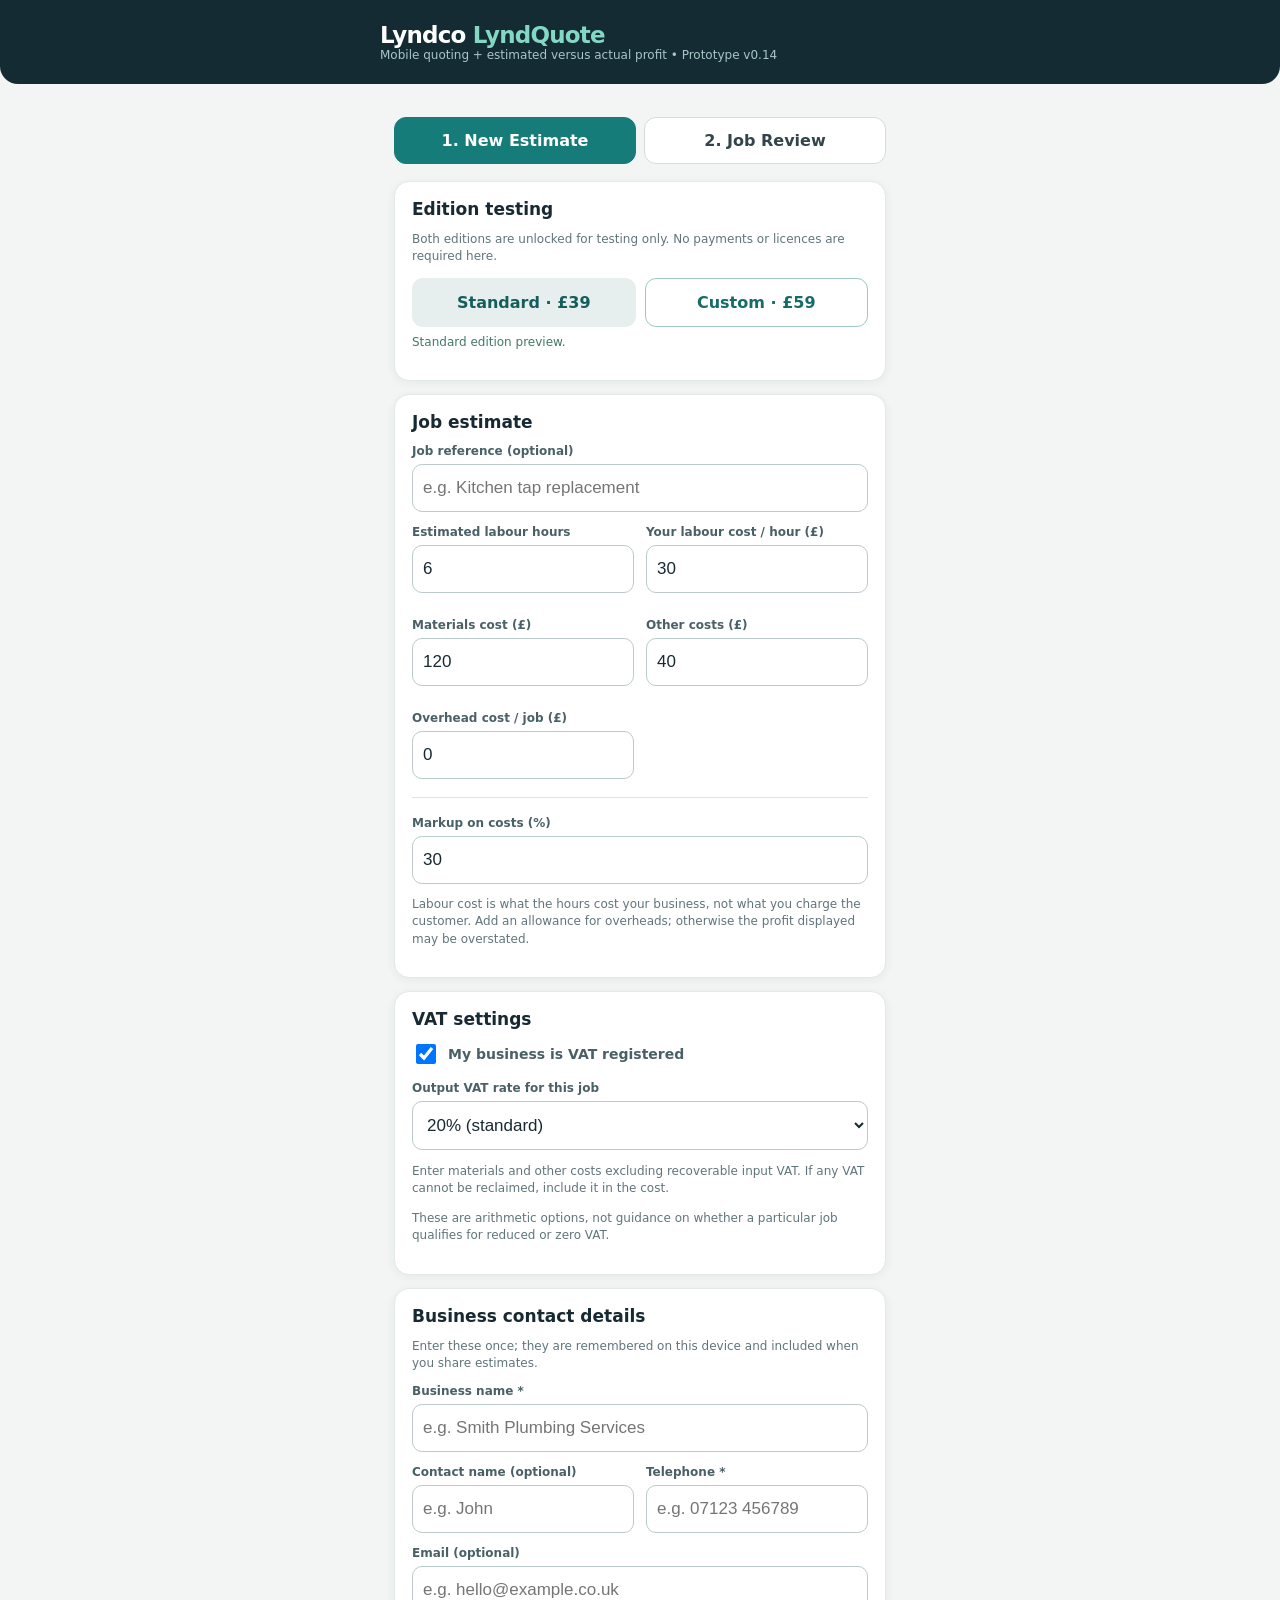
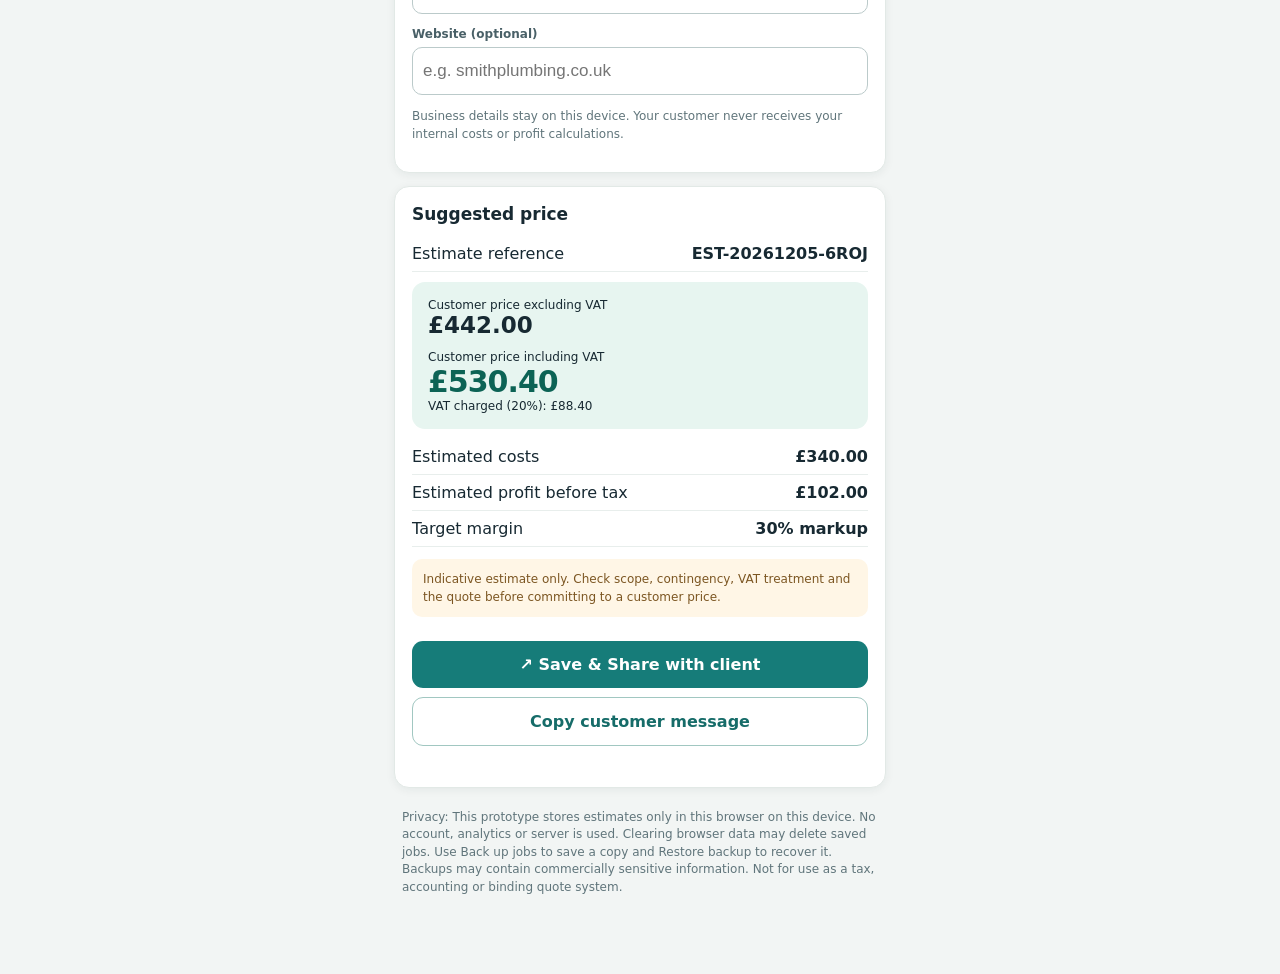
==== index.html @ 706629d2 "v0.14 streamline six custom dropdowns and move markup below costs" ====
<!doctype html>
<html lang="en-GB"><head><meta charset="utf-8"><meta name="viewport" content="width=device-width, initial-scale=1, viewport-fit=cover"><meta name="theme-color" content="#142b34"><title>LyndQuote — Lyndco Systems</title><link rel="manifest" href="./manifest.webmanifest"><link rel="apple-touch-icon" href="./icon.svg"><meta name="apple-mobile-web-app-capable" content="yes"><meta name="apple-mobile-web-app-status-bar-style" content="default">
<style>
:root{font-family:system-ui,-apple-system,Segoe UI,Roboto,sans-serif;color:#172932;background:#f2f5f4}*{box-sizing:border-box}body{margin:0}.wrap{max-width:520px;margin:auto;padding:16px 14px 70px}.header{background:#142b34;color:white;padding:22px 17px;border-radius:0 0 18px 18px}.header .wrap{padding:0}.brand{font-size:23px;font-weight:850;letter-spacing:-.8px}.sub{font-size:12px;color:#a9c5c6}.tabs{display:grid;grid-template-columns:1fr 1fr;gap:8px;margin:17px 0}button{font:inherit;cursor:pointer}.tab{border:1px solid #d0ddda;background:white;border-radius:12px;padding:13px;font-weight:700;color:#32454a}.tab.active{background:#167c79;border-color:#167c79;color:white}.card{background:white;border:1px solid #e2e9e6;border-radius:15px;padding:17px;margin-bottom:13px;box-shadow:0 2px 10px #102c2910}h2{font-size:17px;margin:0 0 12px}label{display:block;font-size:12px;font-weight:730;color:#496067;margin-bottom:6px}input,select{width:100%;border:1px solid #bbcaca;background:white;padding:13px 10px;border-radius:10px;font-size:17px;color:#172932;min-width:0}input:focus,select:focus{outline:3px solid #91dcd34d;border-color:#167c79}.grid{display:grid;grid-template-columns:1fr 1fr;gap:12px}.field{margin-bottom:13px}.field:last-child{margin:0}.muted{color:#60757b;font-size:12px;line-height:1.45}.small{font-size:12px}.line{display:flex;justify-content:space-between;gap:9px;padding:8px 0;border-bottom:1px solid #e8eeec}.line:last-child{border-bottom:0}.line strong{font-variant-numeric:tabular-nums}.pricebox{background:#e7f5f0;border-radius:13px;padding:16px;margin:10px 0}.price{font-size:30px;font-weight:850;letter-spacing:-1px;color:#0c6355}.second{font-size:23px;font-weight:770}.button{border:0;background:#167c79;color:white;padding:14px 16px;border-radius:11px;width:100%;font-weight:750}.button.alt{background:#e6efed;color:#155e5b}.button.outline{background:white;color:#166c69;border:1px solid #a1c7c1}.button:disabled{opacity:.45;cursor:not-allowed}.actions{display:grid;grid-template-columns:1fr 1fr;gap:9px}.pill{font-size:11px;background:#e4eeeb;color:#2e615b;border-radius:99px;padding:5px 9px;font-weight:700}.notice{font-size:12px;background:#fff6e6;padding:11px;border-radius:10px;color:#7c5622;line-height:1.5}.hidden{display:none}.historyItem{border:1px solid #dfe8e4;border-radius:10px;padding:13px;margin:9px 0;display:flex;justify-content:space-between;align-items:center;gap:10px}.historyItem button{border:1px solid #b3c7c2;border-radius:8px;background:white;padding:8px;font-weight:650;color:#166c69}.status{font-size:12px;color:#41786a;margin-top:8px;min-height:16px}.toggle{display:flex;align-items:center;gap:9px;margin:8px 0 14px;font-size:14px}.toggle input{width:20px;height:20px}.reviewMetric{font-size:24px;font-weight:800}.good{color:#117b51}.bad{color:#b33b3b}@media(max-width:340px){.grid{grid-template-columns:1fr}.actions{grid-template-columns:1fr}}
</style></head><body>
<div class="header"><div class="wrap"><div class="brand">Lyndco <span style="color:#83d7c3">LyndQuote</span></div><div class="sub">Mobile quoting + estimated versus actual profit • Prototype v0.14</div></div></div>
<main class="wrap"><nav class="tabs"><button id="quoteTab" class="tab active" onclick="tab('quote')">1. New Estimate</button><button id="reviewTab" class="tab" onclick="tab('review')">2. Job Review</button></nav>
<section id="quoteSection">
<div class="card"><h2>Edition testing</h2><p class="muted">Both editions are unlocked for testing only. No payments or licences are required here.</p><div class="actions"><button class="button alt" id="standardEdition" onclick="setEdition('standard')">Standard · £39</button><button class="button outline" id="customEdition" onclick="setEdition('custom')">Custom · £59</button></div><div id="customSettings" class="hidden" style="margin-top:14px"><h2>Choose your custom fields</h2><div id="renameSettings"></div><div id="extraSettings"></div><button class="button" onclick="saveCustomSetup()" style="margin-top:14px">Save fields &amp; start estimating</button></div><p id="editionStatus" class="status"></p><button class="button outline hidden" id="editCustom" onclick="editCustomSetup()" style="margin-top:8px">Edit custom fields</button></div>
<div class="card"><h2>Job estimate</h2><div class="field"><label for="job">Job reference (optional)</label><input id="job" placeholder="e.g. Kitchen tap replacement" maxlength="100"></div><div class="grid"><div class="field"><label for="hours">Estimated labour hours</label><input id="hours" type="number" inputmode="decimal" min="0" step="0.5" value="6"></div><div class="field"><label for="hourCost">Your labour cost / hour (£)</label><input id="hourCost" type="number" inputmode="decimal" min="0" step="1" value="30"></div><div class="field"><label for="materials">Materials cost (£)</label><input id="materials" type="number" inputmode="decimal" min="0" step="1" value="120"></div><div class="field"><label for="other">Other costs (£)</label><input id="other" type="number" inputmode="decimal" min="0" step="1" value="40"></div><div class="field"><label for="overhead">Overhead cost / job (£)</label><input id="overhead" type="number" inputmode="decimal" min="0" step="1" value="0"></div></div><div id="extraQuoteFields" class="grid hidden" style="margin-top:12px"></div><div style="border-top:1px solid #dce7e2;margin-top:18px;padding-top:18px"><div class="field"><label for="margin">Markup on costs (%)</label><input id="margin" type="number" inputmode="decimal" min="0" max="95" step="1" value="30"></div></div><p class="muted">Labour cost is what the hours cost your business, not what you charge the customer. Add an allowance for overheads; otherwise the profit displayed may be overstated.</p></div>
<div class="card"><h2>VAT settings</h2><label class="toggle"><input type="checkbox" id="registered" checked> My business is VAT registered</label><div class="field"><label for="vat">Output VAT rate for this job</label><select id="vat"><option value="20">20% (standard)</option><option value="5">5% (reduced)</option><option value="0">0% (zero-rated)</option></select></div><p id="costNotice" class="muted"></p><p class="muted">These are arithmetic options, not guidance on whether a particular job qualifies for reduced or zero VAT.</p></div>
<div class="card"><h2>Business contact details</h2><p class="muted">Enter these once; they are remembered on this device and included when you share estimates.</p><div class="field"><label for="contractor">Business name *</label><input id="contractor" placeholder="e.g. Smith Plumbing Services" maxlength="100" autocomplete="organization"></div><div class="grid"><div class="field"><label for="contactName">Contact name (optional)</label><input id="contactName" placeholder="e.g. John" maxlength="100" autocomplete="name"></div><div class="field"><label for="phone">Telephone *</label><input id="phone" type="tel" placeholder="e.g. 07123 456789" maxlength="40" autocomplete="tel"></div></div><div class="field"><label for="email">Email (optional)</label><input id="email" type="email" placeholder="e.g. hello@example.co.uk" maxlength="120" autocomplete="email"></div><div class="field"><label for="website">Website (optional)</label><input id="website" placeholder="e.g. smithplumbing.co.uk" maxlength="150" inputmode="url" autocomplete="url"></div><p class="muted">Business details stay on this device. Your customer never receives your internal costs or profit calculations.</p></div>
<div class="card"><h2>Suggested price</h2><div class="line"><span>Estimate reference</span><strong id="estimateRef">—</strong></div><div class="pricebox"><div class="small">Customer price excluding VAT</div><div id="exvat" class="second">£0.00</div><div class="small" id="grossLabel" style="margin-top:12px">Customer price including VAT</div><div id="incvat" class="price">£0.00</div><div class="small" id="vatlabel">VAT charged: £0.00</div></div><div class="line"><span>Estimated costs</span><strong id="totalCost">£0.00</strong></div><div class="line"><span>Estimated profit before tax</span><strong id="profit">£0.00</strong></div><div class="line"><span>Target margin</span><strong id="target">30%</strong></div><p class="notice">Indicative estimate only. Check scope, contingency, VAT treatment and the quote before committing to a customer price.</p><button class="button" style="margin-top:12px" onclick="shareEstimate()">↗ Save &amp; Share with client</button><button class="button outline" style="margin-top:9px" onclick="copyEstimate()">Copy customer message</button><button class="button outline hidden" id="editCustomBottom" onclick="editCustomSetup()" style="margin-top:9px">Edit custom fields</button><div id="manualShare" class="hidden" style="margin-top:12px"><label for="shareText">Copy this message manually</label><textarea id="shareText" rows="7" readonly style="width:100%;font:inherit;border:1px solid #bbcaca;border-radius:10px;padding:12px"></textarea></div><div class="status" id="quoteStatus" role="status"></div></div>
</section>
<section id="reviewSection" class="hidden"><div class="card"><h2>Saved estimates</h2><p class="muted">Save a quote first, then open it here to enter the actual job costs.</p><div id="history"></div><div class="actions" style="margin-top:12px"><button class="button alt" onclick="exportBackup()">↓ Back up jobs</button><button class="button outline" onclick="$('backupInput').click()">↑ Restore backup</button></div><input id="backupInput" type="file" accept=".json,application/json" class="hidden" aria-label="Choose a LyndQuote backup file"><p class="muted">Backup includes saved estimates and reviews. Keep the file private. Restoring merges jobs without deleting existing ones.</p><div id="backupStatus" class="status" role="status"></div></div><div id="reviewForm" class="card hidden"><h2 id="reviewTitle">Review job</h2><div class="notice" style="margin-bottom:12px">Original estimate below is read-only and stays unchanged. Enter actual costs underneath to compare.</div><div id="savedEstimateSummary" class="card" style="padding:12px;background:#f4f8f7;box-shadow:none"></div><h2>Actual job results</h2><div class="grid"><div class="field"><label for="actualHours">Actual labour hours</label><input type="number" inputmode="decimal" min="0" step="0.5" id="actualHours"></div><div class="field"><label for="actualMaterials">Actual materials (£)</label><input type="number" inputmode="decimal" min="0" step="1" id="actualMaterials"></div><div class="field"><label for="actualOther">Actual other costs (£)</label><input type="number" inputmode="decimal" min="0" step="1" id="actualOther"></div><div class="field"><label for="actualOverhead">Actual overhead allocation (£)</label><input type="number" inputmode="decimal" min="0" step="1" id="actualOverhead"></div></div><div id="extraActualFields" class="grid hidden"></div><div class="field"><label for="agreedPrice">Final agreed price excluding VAT (£)</label><input type="number" inputmode="decimal" min="0" step="0.01" id="agreedPrice"></div><div class="pricebox"><div class="line"><span>Expected profit</span><strong id="expectedProfit">—</strong></div><div class="line"><span>Actual profit</span><strong class="reviewMetric" id="actualProfit">—</strong></div><div class="line"><span>Actual margin</span><strong id="actualMargin">—</strong></div><div class="line"><span>Extra labour hours</span><strong id="extraHours">—</strong></div><div class="line"><span>Profit difference</span><strong id="profitChange">—</strong></div></div><button class="button" onclick="saveReview()">Save job review</button><div class="status" id="reviewStatus" role="status"></div></div></section>
<div class="muted" style="padding:8px">Privacy: This prototype stores estimates only in this browser on this device. No account, analytics or server is used. Clearing browser data may delete saved jobs. Use Back up jobs to save a copy and Restore backup to recover it. Backups may contain commercially sensitive information. Not for use as a tax, accounting or binding quote system.</div></main>
<script>
'use strict';const ids=['job','hours','hourCost','materials','other','margin','overhead','registered','vat'];const $=id=>document.getElementById(id);const GBP=n=>new Intl.NumberFormat('en-GB',{style:'currency',currency:'GBP'}).format(n);const num=id=>{const v=Number($(id).value);return Number.isFinite(v)&&v>=0?v:0};const money=n=>Math.round((n+Number.EPSILON)*100)/100;let current=null;const CONTRACTOR_KEY='lyndco-lyndquote-contractor-v1';const BUSINESS_KEY='lyndco-lyndquote-business-v1';const businessFields=['contractor','contactName','phone','email','website'];
try{const saved=JSON.parse(localStorage.getItem(BUSINESS_KEY)||localStorage.getItem('lyndco-'+'quick'+'quote-business-v1')||'{}');businessFields.forEach(id=>$(id).value=saved[id]||'');if(!$('contractor').value)$('contractor').value=localStorage.getItem(CONTRACTOR_KEY)||localStorage.getItem('lyndco-'+'quick'+'quote-contractor-v1')||'';}catch{}
function saveBusiness(){let data={};businessFields.forEach(id=>data[id]=$(id).value.trim());try{localStorage.setItem(BUSINESS_KEY,JSON.stringify(data));localStorage.setItem(CONTRACTOR_KEY,data.contractor)}catch{}}
businessFields.forEach(id=>$(id).addEventListener('input',saveBusiness));
let estimateRef='EST-'+new Date().toISOString().slice(0,10).replace(/-/g,'')+'-'+Math.random().toString(36).slice(2,6).toUpperCase();$('estimateRef').textContent=estimateRef;
function validContact(){if(!$('contractor').value.trim()||!$('phone').value.trim()){$('quoteStatus').textContent='Add a business name and contact telephone number before sharing.';(!$('contractor').value.trim()?$('contractor'):$('phone')).focus();return false;}return true;}
const CUSTOM_KEY='lyndco-lyndquote-custom-v1';
const renameIds=['hours','hourCost','materials','other','overhead'];
const defaultLabels={hours:'Estimated labour hours',hourCost:'Your labour cost / hour (£)',materials:'Materials cost (£)',other:'Other costs (£)',overhead:'Overhead cost / job (£)'};
let edition='standard';let custom={labels:{},extras:['','','']};
try{const c=JSON.parse(localStorage.getItem(CUSTOM_KEY)||'{}');if(c&&typeof c==='object'){if(c.labels&&typeof c.labels==='object')custom.labels=c.labels;if(Array.isArray(c.extras))custom.extras=[0,1,2].map(i=>String(c.extras[i]||'').slice(0,55));}}catch{}
function activeExtras(){return edition==='custom'?custom.extras.map((label,i)=>({label:label.trim(),i})).filter(x=>x.label):[]}
function storeCustom(){try{localStorage.setItem(CUSTOM_KEY,JSON.stringify(custom))}catch{}}
const CATEGORY_OPTIONS=['Materials','Parts','Consumables','Travel','Fuel','Parking','Waste disposal','Equipment hire','Plant hire','Delivery','Subcontractors','Materials delivery','Site preparation','Permits','Other expenses'];
const LOCKED_FIELDS={hours:'Labour hours',hourCost:'Labour cost per hour'};
let customSaved=false;
try{customSaved=localStorage.getItem('lyndco-lyndquote-custom-configured-v1')==='yes'}catch{}
function availableCategory(field){
 const labels=[custom.labels.materials||'Materials',custom.labels.other||'Other expenses',custom.labels.overhead||'Overheads',...custom.extras];
 return labels.filter((x,i)=>i!==field&&x);
}
function choice(id,current,choices,callback,index){
 const select=document.createElement('select');select.id='choice-'+id;
 for(const v of choices){const o=document.createElement('option');o.value=v;o.textContent=v||'None — leave out';select.append(o);}
 select.value=choices.includes(current)?current:choices[0];
 select.addEventListener('change',()=>{callback(select.value);refreshChoices();});
 return select;
}
function buildCustomUI(){
 const rename=$('renameSettings');rename.replaceChildren();
 
 const choices=[['materials','Materials'],['other','Other expenses'],['overhead','Overheads']];
 for(const [id,def] of choices){const wrap=document.createElement('div');wrap.className='field';const lab=document.createElement('label');lab.textContent='Field '+(choices.findIndex(v=>v[0]===id)+1);const select=choice(id,custom.labels[id]||def,[def,...CATEGORY_OPTIONS.filter(v=>v!==def)],v=>{custom.labels[id]=v},null);wrap.append(lab,select);rename.append(wrap)}
 const extras=$('extraSettings');extras.replaceChildren();
 for(let i=0;i<3;i++){const wrap=document.createElement('div');wrap.className='field';const lab=document.createElement('label');lab.textContent='Field '+(i+4);const select=choice('extra'+i,custom.extras[i]||'',['',...CATEGORY_OPTIONS],v=>{custom.extras[i]=v},i+3);wrap.append(lab,select);extras.append(wrap)}
 refreshChoices();
}
function refreshChoices(){
 const selects=[...document.querySelectorAll('#renameSettings select, #extraSettings select')];
 const chosen=selects.map(s=>s.value).filter(Boolean);
 for(const select of selects){for(const option of select.options){option.disabled=!!option.value&&option.value!==select.value&&chosen.includes(option.value)}}
}
function renderCustomLabels(){
 for(const id of renameIds){
  const el=document.querySelector('label[for="'+id+'"]');
  if(!el)continue;
  const label=(id==='hours'||id==='hourCost')?'':(edition==='custom'&&(custom.labels[id]||''));
  el.textContent=label?(label+(id==='hourCost'?' (£/hour)':id==='hours'?'':' (£)')):defaultLabels[id];
 }
 const q=$('extraQuoteFields');
 const previous={};q.querySelectorAll('input').forEach(x=>previous[x.id]=x.value);
 q.replaceChildren();
 for(const {label,i} of activeExtras()){
  const div=document.createElement('div');div.className='field';
  const l=document.createElement('label');l.htmlFor='extraQuote'+i;l.textContent=label+' (£)';
  const x=document.createElement('input');x.id='extraQuote'+i;x.type='number';x.inputMode='decimal';x.min='0';x.step='0.01';x.value=previous[x.id]||'0';x.addEventListener('input',compute);
  div.append(l,x);q.append(div);
 }
 q.classList.toggle('hidden',activeExtras().length===0);
}
function saveCustomSetup(){
 const fields=[custom.labels.materials||'Materials',custom.labels.other||'Other expenses',custom.labels.overhead||'Overheads',...custom.extras].filter(Boolean);
 if(new Set(fields).size!==fields.length){$('editionStatus').textContent='Each category can only be used once. Choose different entries.';return;}
 customSaved=true;storeCustom();
 try{localStorage.setItem('lyndco-lyndquote-custom-configured-v1','yes')}catch{}
 $('customSettings').classList.add('hidden');$('editCustom').classList.remove('hidden');$('editCustomBottom').classList.remove('hidden');
 $('editionStatus').textContent='Custom fields saved. Ready to estimate.';
 renderCustomLabels();compute();document.querySelector('#quoteSection .card:nth-child(2)')?.scrollIntoView({behavior:'smooth',block:'start'});
}
function editCustomSetup(){
 $('customSettings').classList.remove('hidden');buildCustomUI();
 $('customSettings').scrollIntoView({behavior:'smooth',block:'start'});
}
function setEdition(value){
 edition=value==='custom'?'custom':'standard';
 $('customSettings').classList.toggle('hidden',edition!=='custom'||customSaved);
 $('editCustom').classList.toggle('hidden',edition!=='custom'||!customSaved);
 $('editCustomBottom').classList.toggle('hidden',edition!=='custom'||!customSaved);
 $('standardEdition').className='button '+(edition==='standard'?'alt':'outline');
 $('customEdition').className='button '+(edition==='custom'?'alt':'outline');
 $('editionStatus').textContent=edition==='custom'?(customSaved?'Custom fields ready.':'Choose your fields, then press Save.'): 'Standard edition preview.';
 renderCustomLabels();compute();
}
const KEY='lyndco-lyndquote-prototype-v1';let records=[];try{records=JSON.parse(localStorage.getItem(KEY)||localStorage.getItem('lyndco-'+'quick'+'quote-prototype-v1')||'[]');if(!Array.isArray(records))records=[]}catch{records=[]}
function compute(){let margin=Math.min(95,num('margin'));let hours=num('hours'),labor=num('hourCost'),materials=num('materials'),other=num('other'),overhead=num('overhead'),extras=activeExtras().map(({label,i})=>({label,amount:num('extraQuote'+i)})),extraTotal=extras.reduce((sum,e)=>sum+e.amount,0),cost=hours*labor+materials+other+overhead+extraTotal,net=money(cost*(1+margin/100)),reg=$('registered').checked,rate=reg?num('vat')/100:0,tax=money(net*rate),gross=money(net+tax);$('vat').disabled=!reg;$('costNotice').textContent=reg?'Enter materials and other costs excluding recoverable input VAT. If any VAT cannot be reclaimed, include it in the cost.':'You are not charging VAT. Enter materials and other costs including any VAT you cannot reclaim.';$('exvat').textContent=GBP(net);$('incvat').textContent=GBP(gross);$('grossLabel').textContent=reg?'Customer price including VAT':'Total estimated price (no VAT charged)';$('vatlabel').textContent=reg?'VAT charged ('+num('vat')+'%): '+GBP(tax):'No VAT charged (not VAT registered)';$('totalCost').textContent=GBP(cost);$('profit').textContent=GBP(net-cost);$('target').textContent=margin+'% markup';return {name:$('job').value.trim()||'Untitled job',hours,labor,materials,other,overhead,margin,cost,net,tax,gross,reg,rate:num('vat'),extras,edition,method:'markup'}}
ids.forEach(id=>$(id).addEventListener(id==='registered'||id==='vat'?'change':'input',compute));function persist(){try{localStorage.setItem(KEY,JSON.stringify(records));return true}catch{return false}}function saveQuote(){
 const snapshot=compute();
 const ix=records.findIndex(r=>r.ref===estimateRef);
 const previous=ix>=0?records[ix]:null;
 const updated={...snapshot,id:previous?.id||(Date.now()+'-'+Math.random().toString(36).slice(2,7)),ref:estimateRef,created:previous?.created||new Date().toISOString()};
 // Keep a completed review only when the original pricing inputs have not changed.
 const keys=['name','hours','labor','materials','other','overhead','margin','cost','net','tax','gross','reg','rate','method'];
 if(previous?.review&&keys.every(k=>previous[k]===snapshot[k])&&JSON.stringify(previous.extras||[])===JSON.stringify(snapshot.extras||[]))updated.review=previous.review;
 const next=records.slice();if(ix>=0)next[ix]=updated;else next.unshift(updated);
 try{localStorage.setItem(KEY,JSON.stringify(next));records=next;
 $('quoteStatus').textContent=ix>=0?'Estimate updated — no duplicate created.':'Estimate saved on this device.';
 renderHistory();return true;
 }catch(e){$('quoteStatus').textContent='Could not save estimate. Check available browser storage before sharing.';return false;}
}
function deleteEstimate(id){
 const d=records.find(r=>r.id===id);if(!d)return;
 if(!confirm('Delete saved estimate '+(d.ref||d.name)+'? This cannot be undone unless you have a backup.'))return;
 const next=records.filter(r=>r.id!==id);
 try{localStorage.setItem(KEY,JSON.stringify(next));records=next;
 if(current===id){current=null;$('reviewForm').classList.add('hidden');}
 if(d.ref===estimateRef){estimateRef='EST-'+new Date().toISOString().slice(0,10).replace(/-/g,'')+'-'+Math.random().toString(36).slice(2,6).toUpperCase();$('estimateRef').textContent=estimateRef;}
 renderHistory();
 }catch(e){alert('Could not delete the estimate because device storage is unavailable.');}
}
function estimateMessage(){
 let d=compute(),business=$('contractor').value.trim(),contact=$('contactName').value.trim(),phone=$('phone').value.trim(),email=$('email').value.trim(),site=$('website').value.trim();
 const parts=[`ESTIMATE — ${d.name}`,`Reference: ${estimateRef}`,''];
 if(d.reg){parts.push(`Estimated price excl. VAT: ${GBP(d.net)}`,`VAT (${d.rate}%): ${GBP(d.tax)}`,`ESTIMATED TOTAL incl. VAT: ${GBP(d.gross)}`);}
 else{parts.push(`ESTIMATED TOTAL: ${GBP(d.gross)}`,'VAT not charged — supplier is not VAT registered.');}
 parts.push('','Estimate submitted by:',business||'[Business name]');
 if(contact)parts.push(`Contact: ${contact}`);
 if(phone)parts.push(`Tel: ${phone}`);
 if(email)parts.push(`Email: ${email}`);
 if(site)parts.push(`Website: ${site}`);
 parts.push('','Indicative estimate only. Subject to site conditions, final scope and written confirmation.');
 return parts.join('\n');
}
function showManualShare(message){$('manualShare').classList.remove('hidden');$('shareText').value=message;$('shareText').focus();$('shareText').select()}
async function copyEstimate(){if(!validContact())return;let message=estimateMessage();try{await navigator.clipboard.writeText(message);$('manualShare').classList.add('hidden');$('quoteStatus').textContent='Customer message copied. Paste it into WhatsApp, SMS or email.'}catch{showManualShare(message);$('quoteStatus').textContent='Select and copy the message below.'}}
async function shareEstimate(){if(!validContact())return;if(!saveQuote())return;let message=estimateMessage();if(navigator.share){try{await navigator.share({title:'Job estimate '+estimateRef,text:message});$('quoteStatus').textContent='Share sheet closed. Please check your chosen app to confirm it was sent.';return}catch(e){if(e.name==='AbortError'){$('quoteStatus').textContent='Sharing cancelled.';return}}}await copyEstimate()}

function tab(name){$('quoteSection').classList.toggle('hidden',name!=='quote');$('reviewSection').classList.toggle('hidden',name!=='review');$('quoteTab').classList.toggle('active',name==='quote');$('reviewTab').classList.toggle('active',name==='review');if(name==='review')renderHistory()}
function renderHistory(){let h=$('history');h.innerHTML='';if(!records.length){h.textContent='No saved estimates yet.';return}records.forEach(d=>{let row=document.createElement('div');row.className='historyItem';let l=document.createElement('div'),t=document.createElement('strong'),p=document.createElement('div');t.textContent=d.name;p.className='muted';p.textContent=(d.ref?d.ref+' · ':'')+GBP(d.gross)+(d.reg?' incl. VAT':' total')+' · '+new Date(d.created).toLocaleDateString('en-GB')+(d.review?' · Reviewed':'');l.append(t,p);let b=document.createElement('button');b.textContent='Review';b.onclick=()=>openReview(d.id);let del=document.createElement('button');del.type='button';del.textContent='Delete';del.setAttribute('aria-label','Delete estimate '+(d.ref||d.name));del.onclick=()=>deleteEstimate(d.id);del.style.marginLeft='6px';del.style.background='#fff3f1';del.style.color='#8d2e24';del.style.border='1px solid #d9aca5';row.append(l,b,del);h.append(row)})}
function showSavedEstimate(d){
 const panel=$('savedEstimateSummary');panel.replaceChildren();
 const details=[
 ['Estimate reference',d.ref||'—'],
 ['Quoted labour hours',(Number(d.hours)||0).toFixed(1)+'h'],
 ['Labour cost per hour',GBP(Number(d.labor)||0)],
 ['Quoted labour cost',GBP((Number(d.hours)||0)*(Number(d.labor)||0))],
 ['Materials',GBP(Number(d.materials)||0)],
 ['Other costs',GBP(Number(d.other)||0)],
 ['Overhead allocation',GBP(Number(d.overhead)||0)],
 ...((d.extras||[]).map(e=>[e.label,GBP(Number(e.amount)||0)])),
 ['Total estimated costs',GBP(Number(d.cost)||0)],
 ['Markup on costs',(Number(d.margin)||0)+'%'],
 ['Estimated price excl. VAT',GBP(Number(d.net)||0)],
 ['VAT',d.reg?GBP(Number(d.tax)||0)+' ('+(Number(d.rate)||0)+'%)':'Not charged'],
 [d.reg?'Estimated price incl. VAT':'Total estimated price',GBP(Number(d.gross)||0)]
 ];
 for(const [label,value] of details){const row=document.createElement('div');row.className='line';const a=document.createElement('span');a.textContent=label;const b=document.createElement('strong');b.textContent=value;row.append(a,b);panel.append(row)}
}
function openReview(id){let d=records.find(x=>x.id===id);if(!d)return;current=id;$('reviewForm').classList.remove('hidden');$('reviewTitle').textContent='Review: '+d.name;showSavedEstimate(d);let r=d.review||{};[['actualHours','hours'],['actualMaterials','materials'],['actualOther','other'],['actualOverhead','overhead']].forEach(([a,b])=>$(a).value=r[a]??d[b]);$('extraActualFields').replaceChildren();for(const [i,e] of (d.extras||[]).entries()){const div=document.createElement('div');div.className='field';const lab=document.createElement('label');lab.textContent=e.label+' (£)';const input=document.createElement('input');input.type='number';input.inputMode='decimal';input.min='0';input.step='0.01';input.id='reviewExtra'+i;input.value=r.extraActual?.[i]??e.amount;input.addEventListener('input',reviewCalc);div.append(lab,input);$('extraActualFields').append(div)}$('extraActualFields').classList.toggle('hidden',!(d.extras||[]).length);$('agreedPrice').value=r.agreedPrice??d.net;reviewCalc();$('reviewForm').scrollIntoView({behavior:'smooth',block:'start'})}
function reviewCalc(){let d=records.find(x=>x.id===current);if(!d)return;let actualCost=num('actualHours')*d.labor+num('actualMaterials')+num('actualOther')+num('actualOverhead')+(d.extras||[]).reduce((total,_,i)=>total+num('reviewExtra'+i),0),actualProfit=num('agreedPrice')-actualCost,initialProfit=d.net-d.cost,change=actualProfit-initialProfit,actualMargin=num('agreedPrice')?100*actualProfit/num('agreedPrice'):0;$('expectedProfit').textContent=GBP(initialProfit);$('actualProfit').textContent=GBP(actualProfit);$('actualProfit').className='reviewMetric '+(actualProfit>=0?'good':'bad');$('actualMargin').textContent=actualMargin.toFixed(1)+'%';$('extraHours').textContent=(num('actualHours')-d.hours).toFixed(1)+'h';$('profitChange').textContent=(change>=0?'+':'')+GBP(change);$('profitChange').className=change>=0?'good':'bad'}
['actualHours','actualMaterials','actualOther','actualOverhead','agreedPrice'].forEach(id=>$(id).addEventListener('input',reviewCalc));function saveReview(){let d=records.find(x=>x.id===current);if(!d)return;d.review={actualHours:num('actualHours'),actualMaterials:num('actualMaterials'),actualOther:num('actualOther'),actualOverhead:num('actualOverhead'),agreedPrice:num('agreedPrice'),extraActual:(d.extras||[]).map((_,i)=>num('reviewExtra'+i))};$('reviewStatus').textContent=persist()?'Job review saved on this device.':'Could not save review.';renderHistory()}
function exportBackup(){
 const payload={format:'lyndco-lyndquote-backup',version:1,exportedAt:new Date().toISOString(),records};
 const file=new Blob([JSON.stringify(payload,null,2)],{type:'application/json'});
 const url=URL.createObjectURL(file);const link=document.createElement('a');link.href=url;
 link.download='lyndquote-backup-'+new Date().toISOString().slice(0,10)+'.json';document.body.appendChild(link);link.click();link.remove();
 setTimeout(()=>URL.revokeObjectURL(url),30000);$('backupStatus').textContent='Backup download requested. Check your Downloads and keep the file safe.';
}
function validBackupRecord(d){
 if(!d||typeof d!=='object'||typeof d.id!=='string'||typeof d.name!=='string'||typeof d.created!=='string'||d.id.length>120||d.name.length>120||!Number.isFinite(Date.parse(d.created)))return false;
 return ['hours','labor','materials','other','overhead','margin','cost','net','tax','gross'].every(k=>typeof d[k]==='number'&&Number.isFinite(d[k])&&d[k]>=0&&d[k]<=1e9)&&d.margin<=95&&typeof d.reg==='boolean';
}
$('backupInput').addEventListener('change',async e=>{
 const file=e.target.files?.[0];e.target.value='';if(!file)return;
 if(file.size>3*1024*1024){$('backupStatus').textContent='Backup is too large (3 MB maximum).';return;}
 try{
  const data=JSON.parse(await file.text());
  if(!['lyndco-lyndquote-backup','lyndco-'+'quick'+'quote-backup'].includes(data.format)||data.version!==1||!Array.isArray(data.records)||data.records.length>3000||!data.records.every(validBackupRecord))throw Error('Unrecognised or invalid backup');
  const existing=new Set(records.map(d=>d.id));let added=0;
  for(const d of data.records){if(!existing.has(d.id)){records.push(d);existing.add(d.id);added++;}}
  records.sort((a,b)=>Date.parse(b.created)-Date.parse(a.created));
  if(!persist())throw Error('Device storage unavailable or full');
  renderHistory();$('backupStatus').textContent=`Restored ${added} new job(s). ${data.records.length-added} already present.`;
 }catch(err){$('backupStatus').textContent='Could not restore backup. '+(err.message||'Invalid file');}
});

buildCustomUI();setEdition('standard');renderHistory();
// PWA registration only works from HTTPS or localhost, not file://.
if ('serviceWorker' in navigator && (location.protocol === 'https:' || location.hostname === 'localhost')) {
  window.addEventListener('load', () => navigator.serviceWorker.register('./sw.js', {scope:'./'}).catch(err => console.warn('Offline installation unavailable:',err)));
}
</script></body></html>
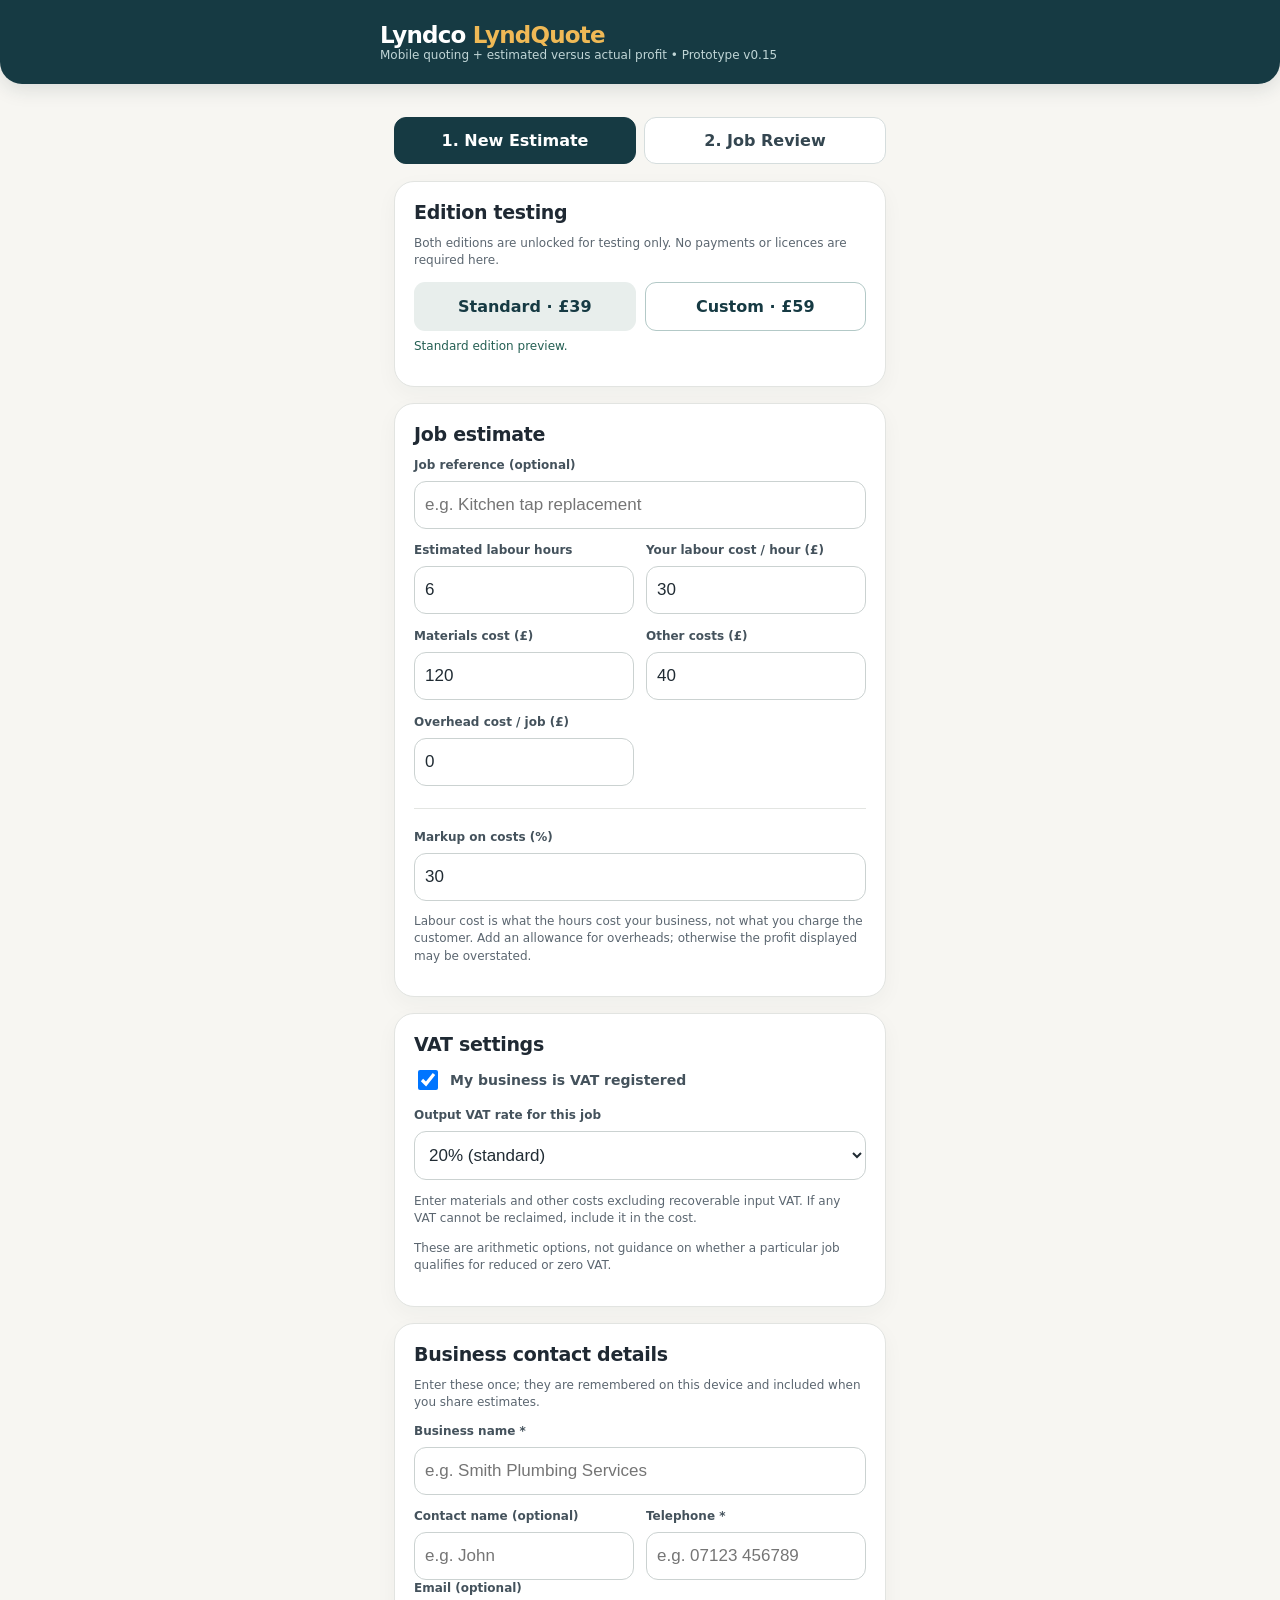
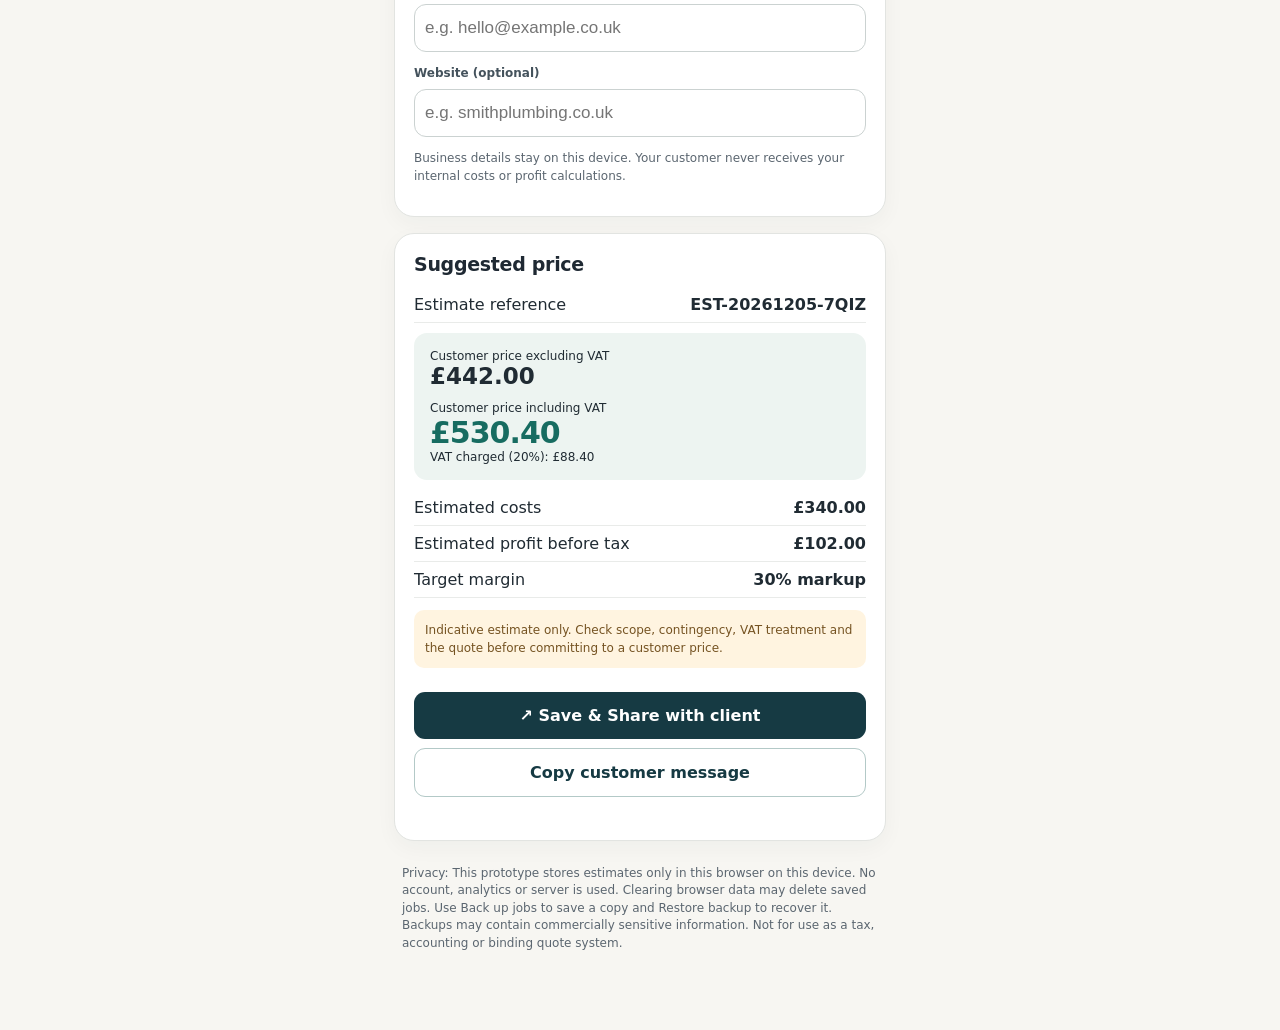
==== commit 7b600a80: "v0.15: align eight cost fields in 2x4 grid and refresh colour palette" ====
--- a/index.html
+++ b/index.html
@@ -1,13 +1,43 @@
 <!doctype html>
-<html lang="en-GB"><head><meta charset="utf-8"><meta name="viewport" content="width=device-width, initial-scale=1, viewport-fit=cover"><meta name="theme-color" content="#142b34"><title>LyndQuote — Lyndco Systems</title><link rel="manifest" href="./manifest.webmanifest"><link rel="apple-touch-icon" href="./icon.svg"><meta name="apple-mobile-web-app-capable" content="yes"><meta name="apple-mobile-web-app-status-bar-style" content="default">
+<html lang="en-GB"><head><meta charset="utf-8"><meta name="viewport" content="width=device-width, initial-scale=1, viewport-fit=cover"><meta name="theme-color" content="#163a43"><title>LyndQuote — Lyndco Systems</title><link rel="manifest" href="./manifest.webmanifest"><link rel="apple-touch-icon" href="./icon.svg"><meta name="apple-mobile-web-app-capable" content="yes"><meta name="apple-mobile-web-app-status-bar-style" content="default">
 <style>
 :root{font-family:system-ui,-apple-system,Segoe UI,Roboto,sans-serif;color:#172932;background:#f2f5f4}*{box-sizing:border-box}body{margin:0}.wrap{max-width:520px;margin:auto;padding:16px 14px 70px}.header{background:#142b34;color:white;padding:22px 17px;border-radius:0 0 18px 18px}.header .wrap{padding:0}.brand{font-size:23px;font-weight:850;letter-spacing:-.8px}.sub{font-size:12px;color:#a9c5c6}.tabs{display:grid;grid-template-columns:1fr 1fr;gap:8px;margin:17px 0}button{font:inherit;cursor:pointer}.tab{border:1px solid #d0ddda;background:white;border-radius:12px;padding:13px;font-weight:700;color:#32454a}.tab.active{background:#167c79;border-color:#167c79;color:white}.card{background:white;border:1px solid #e2e9e6;border-radius:15px;padding:17px;margin-bottom:13px;box-shadow:0 2px 10px #102c2910}h2{font-size:17px;margin:0 0 12px}label{display:block;font-size:12px;font-weight:730;color:#496067;margin-bottom:6px}input,select{width:100%;border:1px solid #bbcaca;background:white;padding:13px 10px;border-radius:10px;font-size:17px;color:#172932;min-width:0}input:focus,select:focus{outline:3px solid #91dcd34d;border-color:#167c79}.grid{display:grid;grid-template-columns:1fr 1fr;gap:12px}.field{margin-bottom:13px}.field:last-child{margin:0}.muted{color:#60757b;font-size:12px;line-height:1.45}.small{font-size:12px}.line{display:flex;justify-content:space-between;gap:9px;padding:8px 0;border-bottom:1px solid #e8eeec}.line:last-child{border-bottom:0}.line strong{font-variant-numeric:tabular-nums}.pricebox{background:#e7f5f0;border-radius:13px;padding:16px;margin:10px 0}.price{font-size:30px;font-weight:850;letter-spacing:-1px;color:#0c6355}.second{font-size:23px;font-weight:770}.button{border:0;background:#167c79;color:white;padding:14px 16px;border-radius:11px;width:100%;font-weight:750}.button.alt{background:#e6efed;color:#155e5b}.button.outline{background:white;color:#166c69;border:1px solid #a1c7c1}.button:disabled{opacity:.45;cursor:not-allowed}.actions{display:grid;grid-template-columns:1fr 1fr;gap:9px}.pill{font-size:11px;background:#e4eeeb;color:#2e615b;border-radius:99px;padding:5px 9px;font-weight:700}.notice{font-size:12px;background:#fff6e6;padding:11px;border-radius:10px;color:#7c5622;line-height:1.5}.hidden{display:none}.historyItem{border:1px solid #dfe8e4;border-radius:10px;padding:13px;margin:9px 0;display:flex;justify-content:space-between;align-items:center;gap:10px}.historyItem button{border:1px solid #b3c7c2;border-radius:8px;background:white;padding:8px;font-weight:650;color:#166c69}.status{font-size:12px;color:#41786a;margin-top:8px;min-height:16px}.toggle{display:flex;align-items:center;gap:9px;margin:8px 0 14px;font-size:14px}.toggle input{width:20px;height:20px}.reviewMetric{font-size:24px;font-weight:800}.good{color:#117b51}.bad{color:#b33b3b}@media(max-width:340px){.grid{grid-template-columns:1fr}.actions{grid-template-columns:1fr}}
+
+/* LyndQuote visual refresh v0.15 */
+:root{color:#202b33;background:#f7f6f2}
+body{background:#f7f6f2;color:#202b33}
+.header{background:#163a43;border-radius:0 0 22px 22px;box-shadow:0 5px 20px #152b3321}
+.header .brand span{color:#efb956!important}
+.sub{color:#c0d5d6}
+.card{border:1px solid #e2e4e1;border-radius:20px;box-shadow:0 7px 21px #202b330a;padding:19px;margin-bottom:16px}
+h2{font-size:19px;letter-spacing:-.3px;color:#1f2933}
+label{color:#44525c;font-size:12px;line-height:1.35;min-height:18px}
+input,select{border-color:#cbd2d1;border-radius:12px;background:#fff;color:#202b33}
+input:focus,select:focus{border-color:#bd923b;outline:3px solid #e8ba5d45}
+.grid{column-gap:12px;row-gap:14px}
+.grid>.field{margin:0}
+#extraQuoteFields:not(.hidden){display:contents}
+.markup-section{border-top:1px solid #e3e5e2;margin-top:22px;padding-top:20px}
+.markup-section .field{margin:0}
+.tab{border-color:#d5dddd;color:#344650;background:#fff}
+.tab.active,.button{background:#163a43;border-color:#163a43;color:white}
+.button.alt{background:#e8eeec;color:#163a43}
+.button.outline{color:#163a43;border-color:#b3c9c7}
+.pill{background:#edf2f0;color:#31575a}
+.pricebox{background:#edf4f1}
+.price{color:#176c61}
+.muted{color:#5b6670}
+.notice{background:#fff4e0;color:#755322}
+.historyItem{border-color:#e0e6e3}
+.status{color:#245f53}
+.line{border-color:#e9ebe9}
+@media(max-width:340px){.grid{grid-template-columns:1fr 1fr;column-gap:8px}.grid input{padding:11px 7px;font-size:16px}}
 </style></head><body>
-<div class="header"><div class="wrap"><div class="brand">Lyndco <span style="color:#83d7c3">LyndQuote</span></div><div class="sub">Mobile quoting + estimated versus actual profit • Prototype v0.14</div></div></div>
+<div class="header"><div class="wrap"><div class="brand">Lyndco <span style="color:#83d7c3">LyndQuote</span></div><div class="sub">Mobile quoting + estimated versus actual profit • Prototype v0.15</div></div></div>
 <main class="wrap"><nav class="tabs"><button id="quoteTab" class="tab active" onclick="tab('quote')">1. New Estimate</button><button id="reviewTab" class="tab" onclick="tab('review')">2. Job Review</button></nav>
 <section id="quoteSection">
 <div class="card"><h2>Edition testing</h2><p class="muted">Both editions are unlocked for testing only. No payments or licences are required here.</p><div class="actions"><button class="button alt" id="standardEdition" onclick="setEdition('standard')">Standard · £39</button><button class="button outline" id="customEdition" onclick="setEdition('custom')">Custom · £59</button></div><div id="customSettings" class="hidden" style="margin-top:14px"><h2>Choose your custom fields</h2><div id="renameSettings"></div><div id="extraSettings"></div><button class="button" onclick="saveCustomSetup()" style="margin-top:14px">Save fields &amp; start estimating</button></div><p id="editionStatus" class="status"></p><button class="button outline hidden" id="editCustom" onclick="editCustomSetup()" style="margin-top:8px">Edit custom fields</button></div>
-<div class="card"><h2>Job estimate</h2><div class="field"><label for="job">Job reference (optional)</label><input id="job" placeholder="e.g. Kitchen tap replacement" maxlength="100"></div><div class="grid"><div class="field"><label for="hours">Estimated labour hours</label><input id="hours" type="number" inputmode="decimal" min="0" step="0.5" value="6"></div><div class="field"><label for="hourCost">Your labour cost / hour (£)</label><input id="hourCost" type="number" inputmode="decimal" min="0" step="1" value="30"></div><div class="field"><label for="materials">Materials cost (£)</label><input id="materials" type="number" inputmode="decimal" min="0" step="1" value="120"></div><div class="field"><label for="other">Other costs (£)</label><input id="other" type="number" inputmode="decimal" min="0" step="1" value="40"></div><div class="field"><label for="overhead">Overhead cost / job (£)</label><input id="overhead" type="number" inputmode="decimal" min="0" step="1" value="0"></div></div><div id="extraQuoteFields" class="grid hidden" style="margin-top:12px"></div><div style="border-top:1px solid #dce7e2;margin-top:18px;padding-top:18px"><div class="field"><label for="margin">Markup on costs (%)</label><input id="margin" type="number" inputmode="decimal" min="0" max="95" step="1" value="30"></div></div><p class="muted">Labour cost is what the hours cost your business, not what you charge the customer. Add an allowance for overheads; otherwise the profit displayed may be overstated.</p></div>
+<div class="card"><h2>Job estimate</h2><div class="field"><label for="job">Job reference (optional)</label><input id="job" placeholder="e.g. Kitchen tap replacement" maxlength="100"></div><div class="grid"><div class="field"><label for="hours">Estimated labour hours</label><input id="hours" type="number" inputmode="decimal" min="0" step="0.5" value="6"></div><div class="field"><label for="hourCost">Your labour cost / hour (£)</label><input id="hourCost" type="number" inputmode="decimal" min="0" step="1" value="30"></div><div class="field"><label for="materials">Materials cost (£)</label><input id="materials" type="number" inputmode="decimal" min="0" step="1" value="120"></div><div class="field"><label for="other">Other costs (£)</label><input id="other" type="number" inputmode="decimal" min="0" step="1" value="40"></div><div class="field"><label for="overhead">Overhead cost / job (£)</label><input id="overhead" type="number" inputmode="decimal" min="0" step="1" value="0"></div><div id="extraQuoteFields" class="hidden"></div></div><div class="markup-section"><div class="field"><label for="margin">Markup on costs (%)</label><input id="margin" type="number" inputmode="decimal" min="0" max="95" step="1" value="30"></div></div><p class="muted">Labour cost is what the hours cost your business, not what you charge the customer. Add an allowance for overheads; otherwise the profit displayed may be overstated.</p></div>
 <div class="card"><h2>VAT settings</h2><label class="toggle"><input type="checkbox" id="registered" checked> My business is VAT registered</label><div class="field"><label for="vat">Output VAT rate for this job</label><select id="vat"><option value="20">20% (standard)</option><option value="5">5% (reduced)</option><option value="0">0% (zero-rated)</option></select></div><p id="costNotice" class="muted"></p><p class="muted">These are arithmetic options, not guidance on whether a particular job qualifies for reduced or zero VAT.</p></div>
 <div class="card"><h2>Business contact details</h2><p class="muted">Enter these once; they are remembered on this device and included when you share estimates.</p><div class="field"><label for="contractor">Business name *</label><input id="contractor" placeholder="e.g. Smith Plumbing Services" maxlength="100" autocomplete="organization"></div><div class="grid"><div class="field"><label for="contactName">Contact name (optional)</label><input id="contactName" placeholder="e.g. John" maxlength="100" autocomplete="name"></div><div class="field"><label for="phone">Telephone *</label><input id="phone" type="tel" placeholder="e.g. 07123 456789" maxlength="40" autocomplete="tel"></div></div><div class="field"><label for="email">Email (optional)</label><input id="email" type="email" placeholder="e.g. hello@example.co.uk" maxlength="120" autocomplete="email"></div><div class="field"><label for="website">Website (optional)</label><input id="website" placeholder="e.g. smithplumbing.co.uk" maxlength="150" inputmode="url" autocomplete="url"></div><p class="muted">Business details stay on this device. Your customer never receives your internal costs or profit calculations.</p></div>
 <div class="card"><h2>Suggested price</h2><div class="line"><span>Estimate reference</span><strong id="estimateRef">—</strong></div><div class="pricebox"><div class="small">Customer price excluding VAT</div><div id="exvat" class="second">£0.00</div><div class="small" id="grossLabel" style="margin-top:12px">Customer price including VAT</div><div id="incvat" class="price">£0.00</div><div class="small" id="vatlabel">VAT charged: £0.00</div></div><div class="line"><span>Estimated costs</span><strong id="totalCost">£0.00</strong></div><div class="line"><span>Estimated profit before tax</span><strong id="profit">£0.00</strong></div><div class="line"><span>Target margin</span><strong id="target">30%</strong></div><p class="notice">Indicative estimate only. Check scope, contingency, VAT treatment and the quote before committing to a customer price.</p><button class="button" style="margin-top:12px" onclick="shareEstimate()">↗ Save &amp; Share with client</button><button class="button outline" style="margin-top:9px" onclick="copyEstimate()">Copy customer message</button><button class="button outline hidden" id="editCustomBottom" onclick="editCustomSetup()" style="margin-top:9px">Edit custom fields</button><div id="manualShare" class="hidden" style="margin-top:12px"><label for="shareText">Copy this message manually</label><textarea id="shareText" rows="7" readonly style="width:100%;font:inherit;border:1px solid #bbcaca;border-radius:10px;padding:12px"></textarea></div><div class="status" id="quoteStatus" role="status"></div></div>
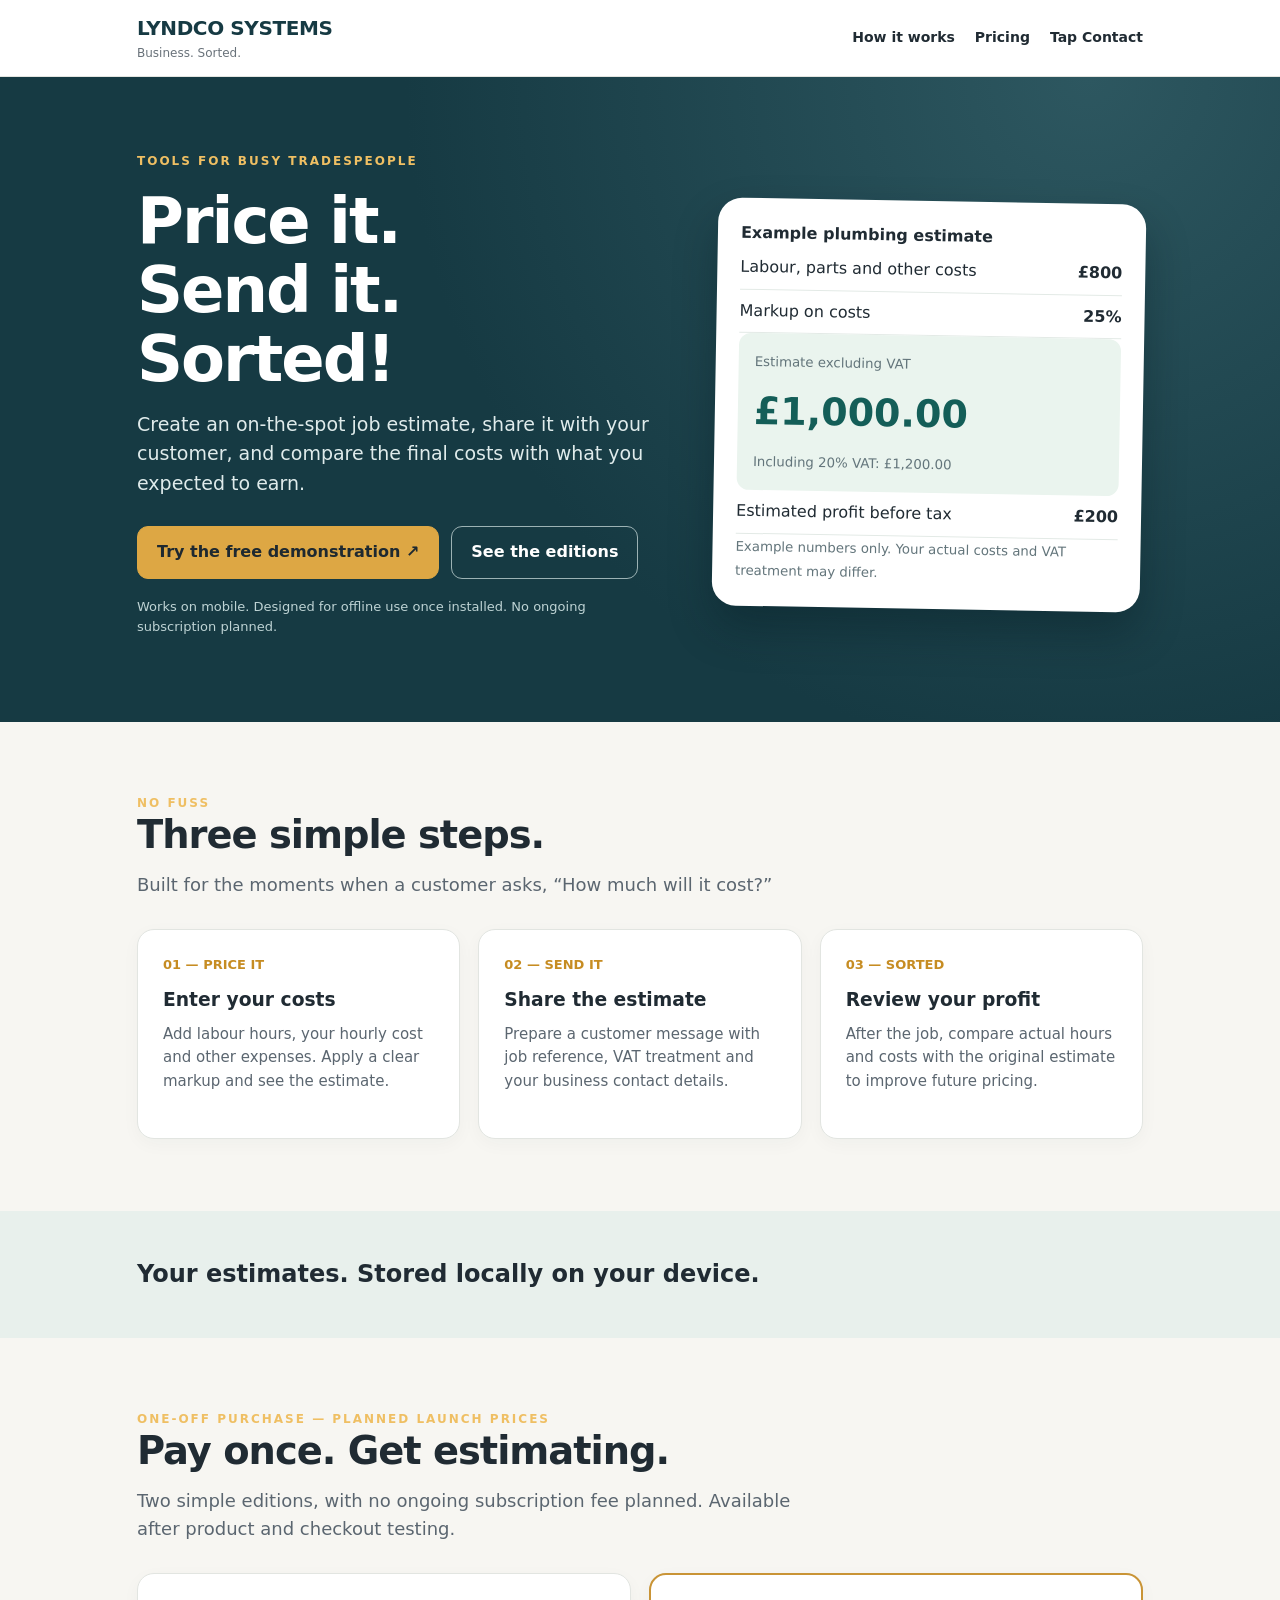
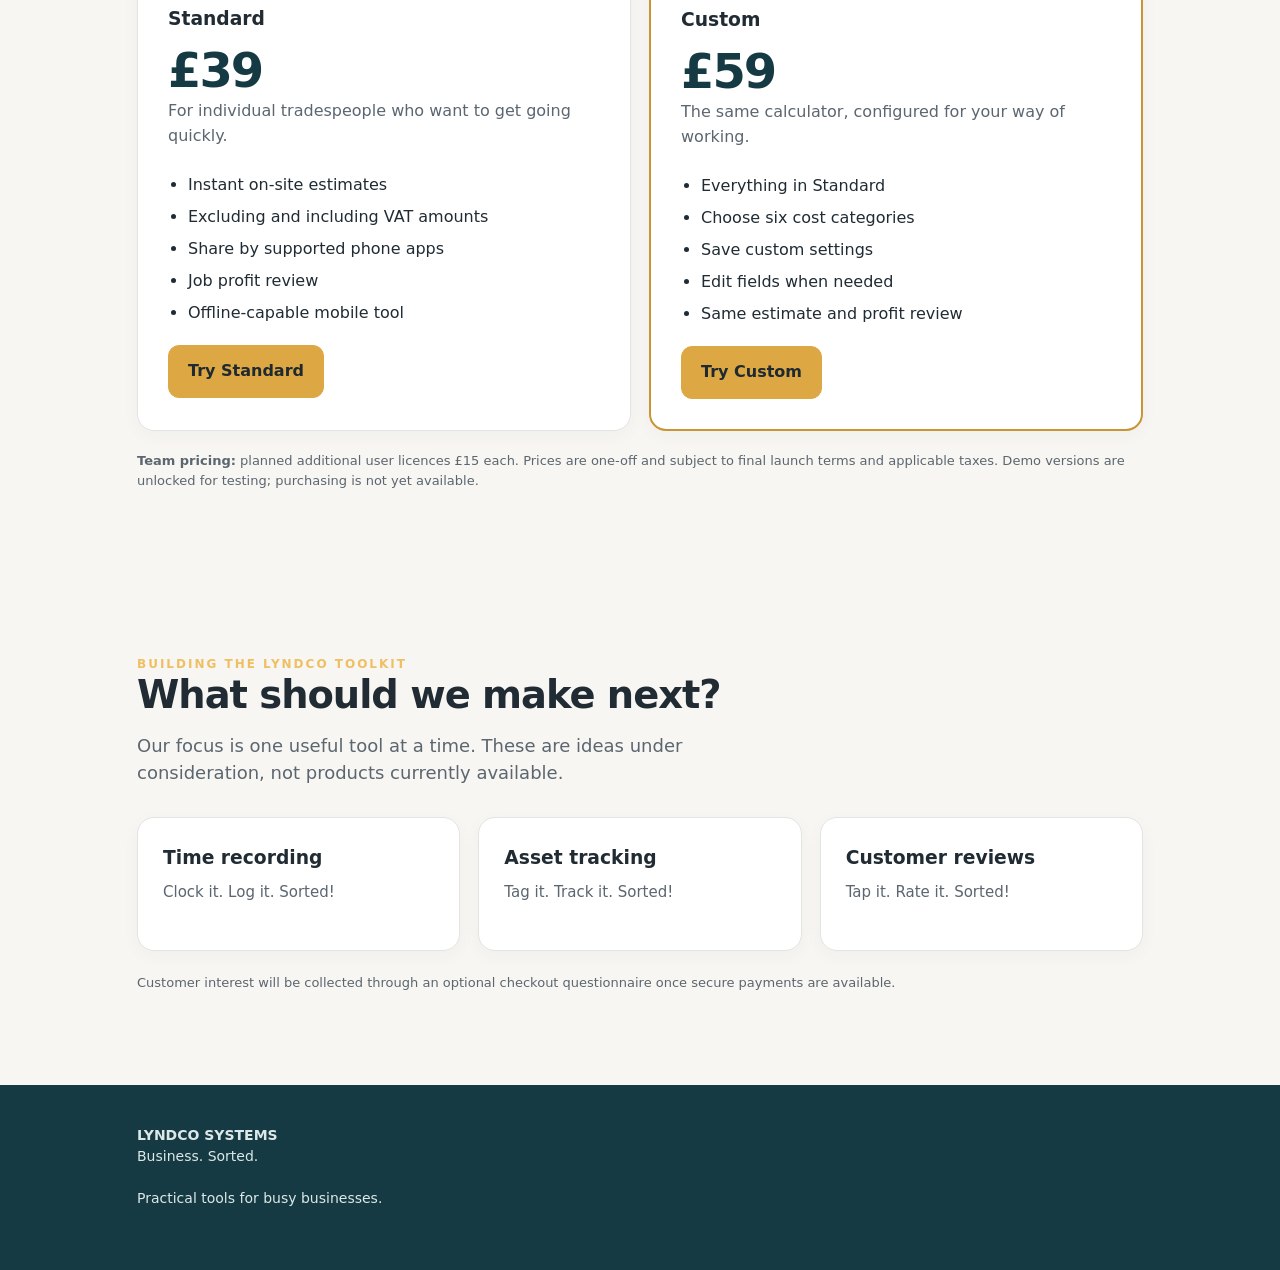
==== commit e4b16420: "Make Lyndco Systems public site the root" ====
--- a/index.html
+++ b/index.html
@@ -1,228 +1,12 @@
 <!doctype html>
-<html lang="en-GB"><head><meta charset="utf-8"><meta name="viewport" content="width=device-width, initial-scale=1, viewport-fit=cover"><meta name="theme-color" content="#163a43"><title>LyndQuote — Lyndco Systems</title><link rel="manifest" href="./manifest.webmanifest"><link rel="apple-touch-icon" href="./icon.svg"><meta name="apple-mobile-web-app-capable" content="yes"><meta name="apple-mobile-web-app-status-bar-style" content="default">
+<html lang="en-GB"><head><meta charset="utf-8"><meta name="viewport" content="width=device-width,initial-scale=1"><meta name="theme-color" content="#163a43"><meta name="description" content="Lyndco Systems — practical business tools without subscriptions. Price it. Send it. Sorted!"><title>Lyndco Systems | Business. Sorted.</title>
 <style>
-:root{font-family:system-ui,-apple-system,Segoe UI,Roboto,sans-serif;color:#172932;background:#f2f5f4}*{box-sizing:border-box}body{margin:0}.wrap{max-width:520px;margin:auto;padding:16px 14px 70px}.header{background:#142b34;color:white;padding:22px 17px;border-radius:0 0 18px 18px}.header .wrap{padding:0}.brand{font-size:23px;font-weight:850;letter-spacing:-.8px}.sub{font-size:12px;color:#a9c5c6}.tabs{display:grid;grid-template-columns:1fr 1fr;gap:8px;margin:17px 0}button{font:inherit;cursor:pointer}.tab{border:1px solid #d0ddda;background:white;border-radius:12px;padding:13px;font-weight:700;color:#32454a}.tab.active{background:#167c79;border-color:#167c79;color:white}.card{background:white;border:1px solid #e2e9e6;border-radius:15px;padding:17px;margin-bottom:13px;box-shadow:0 2px 10px #102c2910}h2{font-size:17px;margin:0 0 12px}label{display:block;font-size:12px;font-weight:730;color:#496067;margin-bottom:6px}input,select{width:100%;border:1px solid #bbcaca;background:white;padding:13px 10px;border-radius:10px;font-size:17px;color:#172932;min-width:0}input:focus,select:focus{outline:3px solid #91dcd34d;border-color:#167c79}.grid{display:grid;grid-template-columns:1fr 1fr;gap:12px}.field{margin-bottom:13px}.field:last-child{margin:0}.muted{color:#60757b;font-size:12px;line-height:1.45}.small{font-size:12px}.line{display:flex;justify-content:space-between;gap:9px;padding:8px 0;border-bottom:1px solid #e8eeec}.line:last-child{border-bottom:0}.line strong{font-variant-numeric:tabular-nums}.pricebox{background:#e7f5f0;border-radius:13px;padding:16px;margin:10px 0}.price{font-size:30px;font-weight:850;letter-spacing:-1px;color:#0c6355}.second{font-size:23px;font-weight:770}.button{border:0;background:#167c79;color:white;padding:14px 16px;border-radius:11px;width:100%;font-weight:750}.button.alt{background:#e6efed;color:#155e5b}.button.outline{background:white;color:#166c69;border:1px solid #a1c7c1}.button:disabled{opacity:.45;cursor:not-allowed}.actions{display:grid;grid-template-columns:1fr 1fr;gap:9px}.pill{font-size:11px;background:#e4eeeb;color:#2e615b;border-radius:99px;padding:5px 9px;font-weight:700}.notice{font-size:12px;background:#fff6e6;padding:11px;border-radius:10px;color:#7c5622;line-height:1.5}.hidden{display:none}.historyItem{border:1px solid #dfe8e4;border-radius:10px;padding:13px;margin:9px 0;display:flex;justify-content:space-between;align-items:center;gap:10px}.historyItem button{border:1px solid #b3c7c2;border-radius:8px;background:white;padding:8px;font-weight:650;color:#166c69}.status{font-size:12px;color:#41786a;margin-top:8px;min-height:16px}.toggle{display:flex;align-items:center;gap:9px;margin:8px 0 14px;font-size:14px}.toggle input{width:20px;height:20px}.reviewMetric{font-size:24px;font-weight:800}.good{color:#117b51}.bad{color:#b33b3b}@media(max-width:340px){.grid{grid-template-columns:1fr}.actions{grid-template-columns:1fr}}
-
-/* LyndQuote visual refresh v0.15 */
-:root{color:#202b33;background:#f7f6f2}
-body{background:#f7f6f2;color:#202b33}
-.header{background:#163a43;border-radius:0 0 22px 22px;box-shadow:0 5px 20px #152b3321}
-.header .brand span{color:#efb956!important}
-.sub{color:#c0d5d6}
-.card{border:1px solid #e2e4e1;border-radius:20px;box-shadow:0 7px 21px #202b330a;padding:19px;margin-bottom:16px}
-h2{font-size:19px;letter-spacing:-.3px;color:#1f2933}
-label{color:#44525c;font-size:12px;line-height:1.35;min-height:18px}
-input,select{border-color:#cbd2d1;border-radius:12px;background:#fff;color:#202b33}
-input:focus,select:focus{border-color:#bd923b;outline:3px solid #e8ba5d45}
-.grid{column-gap:12px;row-gap:14px}
-.grid>.field{margin:0}
-#extraQuoteFields:not(.hidden){display:contents}
-.markup-section{border-top:1px solid #e3e5e2;margin-top:22px;padding-top:20px}
-.markup-section .field{margin:0}
-.tab{border-color:#d5dddd;color:#344650;background:#fff}
-.tab.active,.button{background:#163a43;border-color:#163a43;color:white}
-.button.alt{background:#e8eeec;color:#163a43}
-.button.outline{color:#163a43;border-color:#b3c9c7}
-.pill{background:#edf2f0;color:#31575a}
-.pricebox{background:#edf4f1}
-.price{color:#176c61}
-.muted{color:#5b6670}
-.notice{background:#fff4e0;color:#755322}
-.historyItem{border-color:#e0e6e3}
-.status{color:#245f53}
-.line{border-color:#e9ebe9}
-@media(max-width:340px){.grid{grid-template-columns:1fr 1fr;column-gap:8px}.grid input{padding:11px 7px;font-size:16px}}
-</style></head><body>
-<div class="header"><div class="wrap"><div class="brand">Lyndco <span style="color:#83d7c3">LyndQuote</span></div><div class="sub">Mobile quoting + estimated versus actual profit • Prototype v0.15</div></div></div>
-<main class="wrap"><nav class="tabs"><button id="quoteTab" class="tab active" onclick="tab('quote')">1. New Estimate</button><button id="reviewTab" class="tab" onclick="tab('review')">2. Job Review</button></nav>
-<section id="quoteSection">
-<div class="card"><h2>Edition testing</h2><p class="muted">Both editions are unlocked for testing only. No payments or licences are required here.</p><div class="actions"><button class="button alt" id="standardEdition" onclick="setEdition('standard')">Standard · £39</button><button class="button outline" id="customEdition" onclick="setEdition('custom')">Custom · £59</button></div><div id="customSettings" class="hidden" style="margin-top:14px"><h2>Choose your custom fields</h2><div id="renameSettings"></div><div id="extraSettings"></div><button class="button" onclick="saveCustomSetup()" style="margin-top:14px">Save fields &amp; start estimating</button></div><p id="editionStatus" class="status"></p><button class="button outline hidden" id="editCustom" onclick="editCustomSetup()" style="margin-top:8px">Edit custom fields</button></div>
-<div class="card"><h2>Job estimate</h2><div class="field"><label for="job">Job reference (optional)</label><input id="job" placeholder="e.g. Kitchen tap replacement" maxlength="100"></div><div class="grid"><div class="field"><label for="hours">Estimated labour hours</label><input id="hours" type="number" inputmode="decimal" min="0" step="0.5" value="6"></div><div class="field"><label for="hourCost">Your labour cost / hour (£)</label><input id="hourCost" type="number" inputmode="decimal" min="0" step="1" value="30"></div><div class="field"><label for="materials">Materials cost (£)</label><input id="materials" type="number" inputmode="decimal" min="0" step="1" value="120"></div><div class="field"><label for="other">Other costs (£)</label><input id="other" type="number" inputmode="decimal" min="0" step="1" value="40"></div><div class="field"><label for="overhead">Overhead cost / job (£)</label><input id="overhead" type="number" inputmode="decimal" min="0" step="1" value="0"></div><div id="extraQuoteFields" class="hidden"></div></div><div class="markup-section"><div class="field"><label for="margin">Markup on costs (%)</label><input id="margin" type="number" inputmode="decimal" min="0" max="95" step="1" value="30"></div></div><p class="muted">Labour cost is what the hours cost your business, not what you charge the customer. Add an allowance for overheads; otherwise the profit displayed may be overstated.</p></div>
-<div class="card"><h2>VAT settings</h2><label class="toggle"><input type="checkbox" id="registered" checked> My business is VAT registered</label><div class="field"><label for="vat">Output VAT rate for this job</label><select id="vat"><option value="20">20% (standard)</option><option value="5">5% (reduced)</option><option value="0">0% (zero-rated)</option></select></div><p id="costNotice" class="muted"></p><p class="muted">These are arithmetic options, not guidance on whether a particular job qualifies for reduced or zero VAT.</p></div>
-<div class="card"><h2>Business contact details</h2><p class="muted">Enter these once; they are remembered on this device and included when you share estimates.</p><div class="field"><label for="contractor">Business name *</label><input id="contractor" placeholder="e.g. Smith Plumbing Services" maxlength="100" autocomplete="organization"></div><div class="grid"><div class="field"><label for="contactName">Contact name (optional)</label><input id="contactName" placeholder="e.g. John" maxlength="100" autocomplete="name"></div><div class="field"><label for="phone">Telephone *</label><input id="phone" type="tel" placeholder="e.g. 07123 456789" maxlength="40" autocomplete="tel"></div></div><div class="field"><label for="email">Email (optional)</label><input id="email" type="email" placeholder="e.g. hello@example.co.uk" maxlength="120" autocomplete="email"></div><div class="field"><label for="website">Website (optional)</label><input id="website" placeholder="e.g. smithplumbing.co.uk" maxlength="150" inputmode="url" autocomplete="url"></div><p class="muted">Business details stay on this device. Your customer never receives your internal costs or profit calculations.</p></div>
-<div class="card"><h2>Suggested price</h2><div class="line"><span>Estimate reference</span><strong id="estimateRef">—</strong></div><div class="pricebox"><div class="small">Customer price excluding VAT</div><div id="exvat" class="second">£0.00</div><div class="small" id="grossLabel" style="margin-top:12px">Customer price including VAT</div><div id="incvat" class="price">£0.00</div><div class="small" id="vatlabel">VAT charged: £0.00</div></div><div class="line"><span>Estimated costs</span><strong id="totalCost">£0.00</strong></div><div class="line"><span>Estimated profit before tax</span><strong id="profit">£0.00</strong></div><div class="line"><span>Target margin</span><strong id="target">30%</strong></div><p class="notice">Indicative estimate only. Check scope, contingency, VAT treatment and the quote before committing to a customer price.</p><button class="button" style="margin-top:12px" onclick="shareEstimate()">↗ Save &amp; Share with client</button><button class="button outline" style="margin-top:9px" onclick="copyEstimate()">Copy customer message</button><button class="button outline hidden" id="editCustomBottom" onclick="editCustomSetup()" style="margin-top:9px">Edit custom fields</button><div id="manualShare" class="hidden" style="margin-top:12px"><label for="shareText">Copy this message manually</label><textarea id="shareText" rows="7" readonly style="width:100%;font:inherit;border:1px solid #bbcaca;border-radius:10px;padding:12px"></textarea></div><div class="status" id="quoteStatus" role="status"></div></div>
-</section>
-<section id="reviewSection" class="hidden"><div class="card"><h2>Saved estimates</h2><p class="muted">Save a quote first, then open it here to enter the actual job costs.</p><div id="history"></div><div class="actions" style="margin-top:12px"><button class="button alt" onclick="exportBackup()">↓ Back up jobs</button><button class="button outline" onclick="$('backupInput').click()">↑ Restore backup</button></div><input id="backupInput" type="file" accept=".json,application/json" class="hidden" aria-label="Choose a LyndQuote backup file"><p class="muted">Backup includes saved estimates and reviews. Keep the file private. Restoring merges jobs without deleting existing ones.</p><div id="backupStatus" class="status" role="status"></div></div><div id="reviewForm" class="card hidden"><h2 id="reviewTitle">Review job</h2><div class="notice" style="margin-bottom:12px">Original estimate below is read-only and stays unchanged. Enter actual costs underneath to compare.</div><div id="savedEstimateSummary" class="card" style="padding:12px;background:#f4f8f7;box-shadow:none"></div><h2>Actual job results</h2><div class="grid"><div class="field"><label for="actualHours">Actual labour hours</label><input type="number" inputmode="decimal" min="0" step="0.5" id="actualHours"></div><div class="field"><label for="actualMaterials">Actual materials (£)</label><input type="number" inputmode="decimal" min="0" step="1" id="actualMaterials"></div><div class="field"><label for="actualOther">Actual other costs (£)</label><input type="number" inputmode="decimal" min="0" step="1" id="actualOther"></div><div class="field"><label for="actualOverhead">Actual overhead allocation (£)</label><input type="number" inputmode="decimal" min="0" step="1" id="actualOverhead"></div></div><div id="extraActualFields" class="grid hidden"></div><div class="field"><label for="agreedPrice">Final agreed price excluding VAT (£)</label><input type="number" inputmode="decimal" min="0" step="0.01" id="agreedPrice"></div><div class="pricebox"><div class="line"><span>Expected profit</span><strong id="expectedProfit">—</strong></div><div class="line"><span>Actual profit</span><strong class="reviewMetric" id="actualProfit">—</strong></div><div class="line"><span>Actual margin</span><strong id="actualMargin">—</strong></div><div class="line"><span>Extra labour hours</span><strong id="extraHours">—</strong></div><div class="line"><span>Profit difference</span><strong id="profitChange">—</strong></div></div><button class="button" onclick="saveReview()">Save job review</button><div class="status" id="reviewStatus" role="status"></div></div></section>
-<div class="muted" style="padding:8px">Privacy: This prototype stores estimates only in this browser on this device. No account, analytics or server is used. Clearing browser data may delete saved jobs. Use Back up jobs to save a copy and Restore backup to recover it. Backups may contain commercially sensitive information. Not for use as a tax, accounting or binding quote system.</div></main>
-<script>
-'use strict';const ids=['job','hours','hourCost','materials','other','margin','overhead','registered','vat'];const $=id=>document.getElementById(id);const GBP=n=>new Intl.NumberFormat('en-GB',{style:'currency',currency:'GBP'}).format(n);const num=id=>{const v=Number($(id).value);return Number.isFinite(v)&&v>=0?v:0};const money=n=>Math.round((n+Number.EPSILON)*100)/100;let current=null;const CONTRACTOR_KEY='lyndco-lyndquote-contractor-v1';const BUSINESS_KEY='lyndco-lyndquote-business-v1';const businessFields=['contractor','contactName','phone','email','website'];
-try{const saved=JSON.parse(localStorage.getItem(BUSINESS_KEY)||localStorage.getItem('lyndco-'+'quick'+'quote-business-v1')||'{}');businessFields.forEach(id=>$(id).value=saved[id]||'');if(!$('contractor').value)$('contractor').value=localStorage.getItem(CONTRACTOR_KEY)||localStorage.getItem('lyndco-'+'quick'+'quote-contractor-v1')||'';}catch{}
-function saveBusiness(){let data={};businessFields.forEach(id=>data[id]=$(id).value.trim());try{localStorage.setItem(BUSINESS_KEY,JSON.stringify(data));localStorage.setItem(CONTRACTOR_KEY,data.contractor)}catch{}}
-businessFields.forEach(id=>$(id).addEventListener('input',saveBusiness));
-let estimateRef='EST-'+new Date().toISOString().slice(0,10).replace(/-/g,'')+'-'+Math.random().toString(36).slice(2,6).toUpperCase();$('estimateRef').textContent=estimateRef;
-function validContact(){if(!$('contractor').value.trim()||!$('phone').value.trim()){$('quoteStatus').textContent='Add a business name and contact telephone number before sharing.';(!$('contractor').value.trim()?$('contractor'):$('phone')).focus();return false;}return true;}
-const CUSTOM_KEY='lyndco-lyndquote-custom-v1';
-const renameIds=['hours','hourCost','materials','other','overhead'];
-const defaultLabels={hours:'Estimated labour hours',hourCost:'Your labour cost / hour (£)',materials:'Materials cost (£)',other:'Other costs (£)',overhead:'Overhead cost / job (£)'};
-let edition='standard';let custom={labels:{},extras:['','','']};
-try{const c=JSON.parse(localStorage.getItem(CUSTOM_KEY)||'{}');if(c&&typeof c==='object'){if(c.labels&&typeof c.labels==='object')custom.labels=c.labels;if(Array.isArray(c.extras))custom.extras=[0,1,2].map(i=>String(c.extras[i]||'').slice(0,55));}}catch{}
-function activeExtras(){return edition==='custom'?custom.extras.map((label,i)=>({label:label.trim(),i})).filter(x=>x.label):[]}
-function storeCustom(){try{localStorage.setItem(CUSTOM_KEY,JSON.stringify(custom))}catch{}}
-const CATEGORY_OPTIONS=['Materials','Parts','Consumables','Travel','Fuel','Parking','Waste disposal','Equipment hire','Plant hire','Delivery','Subcontractors','Materials delivery','Site preparation','Permits','Other expenses'];
-const LOCKED_FIELDS={hours:'Labour hours',hourCost:'Labour cost per hour'};
-let customSaved=false;
-try{customSaved=localStorage.getItem('lyndco-lyndquote-custom-configured-v1')==='yes'}catch{}
-function availableCategory(field){
- const labels=[custom.labels.materials||'Materials',custom.labels.other||'Other expenses',custom.labels.overhead||'Overheads',...custom.extras];
- return labels.filter((x,i)=>i!==field&&x);
-}
-function choice(id,current,choices,callback,index){
- const select=document.createElement('select');select.id='choice-'+id;
- for(const v of choices){const o=document.createElement('option');o.value=v;o.textContent=v||'None — leave out';select.append(o);}
- select.value=choices.includes(current)?current:choices[0];
- select.addEventListener('change',()=>{callback(select.value);refreshChoices();});
- return select;
-}
-function buildCustomUI(){
- const rename=$('renameSettings');rename.replaceChildren();
- 
- const choices=[['materials','Materials'],['other','Other expenses'],['overhead','Overheads']];
- for(const [id,def] of choices){const wrap=document.createElement('div');wrap.className='field';const lab=document.createElement('label');lab.textContent='Field '+(choices.findIndex(v=>v[0]===id)+1);const select=choice(id,custom.labels[id]||def,[def,...CATEGORY_OPTIONS.filter(v=>v!==def)],v=>{custom.labels[id]=v},null);wrap.append(lab,select);rename.append(wrap)}
- const extras=$('extraSettings');extras.replaceChildren();
- for(let i=0;i<3;i++){const wrap=document.createElement('div');wrap.className='field';const lab=document.createElement('label');lab.textContent='Field '+(i+4);const select=choice('extra'+i,custom.extras[i]||'',['',...CATEGORY_OPTIONS],v=>{custom.extras[i]=v},i+3);wrap.append(lab,select);extras.append(wrap)}
- refreshChoices();
-}
-function refreshChoices(){
- const selects=[...document.querySelectorAll('#renameSettings select, #extraSettings select')];
- const chosen=selects.map(s=>s.value).filter(Boolean);
- for(const select of selects){for(const option of select.options){option.disabled=!!option.value&&option.value!==select.value&&chosen.includes(option.value)}}
-}
-function renderCustomLabels(){
- for(const id of renameIds){
-  const el=document.querySelector('label[for="'+id+'"]');
-  if(!el)continue;
-  const label=(id==='hours'||id==='hourCost')?'':(edition==='custom'&&(custom.labels[id]||''));
-  el.textContent=label?(label+(id==='hourCost'?' (£/hour)':id==='hours'?'':' (£)')):defaultLabels[id];
- }
- const q=$('extraQuoteFields');
- const previous={};q.querySelectorAll('input').forEach(x=>previous[x.id]=x.value);
- q.replaceChildren();
- for(const {label,i} of activeExtras()){
-  const div=document.createElement('div');div.className='field';
-  const l=document.createElement('label');l.htmlFor='extraQuote'+i;l.textContent=label+' (£)';
-  const x=document.createElement('input');x.id='extraQuote'+i;x.type='number';x.inputMode='decimal';x.min='0';x.step='0.01';x.value=previous[x.id]||'0';x.addEventListener('input',compute);
-  div.append(l,x);q.append(div);
- }
- q.classList.toggle('hidden',activeExtras().length===0);
-}
-function saveCustomSetup(){
- const fields=[custom.labels.materials||'Materials',custom.labels.other||'Other expenses',custom.labels.overhead||'Overheads',...custom.extras].filter(Boolean);
- if(new Set(fields).size!==fields.length){$('editionStatus').textContent='Each category can only be used once. Choose different entries.';return;}
- customSaved=true;storeCustom();
- try{localStorage.setItem('lyndco-lyndquote-custom-configured-v1','yes')}catch{}
- $('customSettings').classList.add('hidden');$('editCustom').classList.remove('hidden');$('editCustomBottom').classList.remove('hidden');
- $('editionStatus').textContent='Custom fields saved. Ready to estimate.';
- renderCustomLabels();compute();document.querySelector('#quoteSection .card:nth-child(2)')?.scrollIntoView({behavior:'smooth',block:'start'});
-}
-function editCustomSetup(){
- $('customSettings').classList.remove('hidden');buildCustomUI();
- $('customSettings').scrollIntoView({behavior:'smooth',block:'start'});
-}
-function setEdition(value){
- edition=value==='custom'?'custom':'standard';
- $('customSettings').classList.toggle('hidden',edition!=='custom'||customSaved);
- $('editCustom').classList.toggle('hidden',edition!=='custom'||!customSaved);
- $('editCustomBottom').classList.toggle('hidden',edition!=='custom'||!customSaved);
- $('standardEdition').className='button '+(edition==='standard'?'alt':'outline');
- $('customEdition').className='button '+(edition==='custom'?'alt':'outline');
- $('editionStatus').textContent=edition==='custom'?(customSaved?'Custom fields ready.':'Choose your fields, then press Save.'): 'Standard edition preview.';
- renderCustomLabels();compute();
-}
-const KEY='lyndco-lyndquote-prototype-v1';let records=[];try{records=JSON.parse(localStorage.getItem(KEY)||localStorage.getItem('lyndco-'+'quick'+'quote-prototype-v1')||'[]');if(!Array.isArray(records))records=[]}catch{records=[]}
-function compute(){let margin=Math.min(95,num('margin'));let hours=num('hours'),labor=num('hourCost'),materials=num('materials'),other=num('other'),overhead=num('overhead'),extras=activeExtras().map(({label,i})=>({label,amount:num('extraQuote'+i)})),extraTotal=extras.reduce((sum,e)=>sum+e.amount,0),cost=hours*labor+materials+other+overhead+extraTotal,net=money(cost*(1+margin/100)),reg=$('registered').checked,rate=reg?num('vat')/100:0,tax=money(net*rate),gross=money(net+tax);$('vat').disabled=!reg;$('costNotice').textContent=reg?'Enter materials and other costs excluding recoverable input VAT. If any VAT cannot be reclaimed, include it in the cost.':'You are not charging VAT. Enter materials and other costs including any VAT you cannot reclaim.';$('exvat').textContent=GBP(net);$('incvat').textContent=GBP(gross);$('grossLabel').textContent=reg?'Customer price including VAT':'Total estimated price (no VAT charged)';$('vatlabel').textContent=reg?'VAT charged ('+num('vat')+'%): '+GBP(tax):'No VAT charged (not VAT registered)';$('totalCost').textContent=GBP(cost);$('profit').textContent=GBP(net-cost);$('target').textContent=margin+'% markup';return {name:$('job').value.trim()||'Untitled job',hours,labor,materials,other,overhead,margin,cost,net,tax,gross,reg,rate:num('vat'),extras,edition,method:'markup'}}
-ids.forEach(id=>$(id).addEventListener(id==='registered'||id==='vat'?'change':'input',compute));function persist(){try{localStorage.setItem(KEY,JSON.stringify(records));return true}catch{return false}}function saveQuote(){
- const snapshot=compute();
- const ix=records.findIndex(r=>r.ref===estimateRef);
- const previous=ix>=0?records[ix]:null;
- const updated={...snapshot,id:previous?.id||(Date.now()+'-'+Math.random().toString(36).slice(2,7)),ref:estimateRef,created:previous?.created||new Date().toISOString()};
- // Keep a completed review only when the original pricing inputs have not changed.
- const keys=['name','hours','labor','materials','other','overhead','margin','cost','net','tax','gross','reg','rate','method'];
- if(previous?.review&&keys.every(k=>previous[k]===snapshot[k])&&JSON.stringify(previous.extras||[])===JSON.stringify(snapshot.extras||[]))updated.review=previous.review;
- const next=records.slice();if(ix>=0)next[ix]=updated;else next.unshift(updated);
- try{localStorage.setItem(KEY,JSON.stringify(next));records=next;
- $('quoteStatus').textContent=ix>=0?'Estimate updated — no duplicate created.':'Estimate saved on this device.';
- renderHistory();return true;
- }catch(e){$('quoteStatus').textContent='Could not save estimate. Check available browser storage before sharing.';return false;}
-}
-function deleteEstimate(id){
- const d=records.find(r=>r.id===id);if(!d)return;
- if(!confirm('Delete saved estimate '+(d.ref||d.name)+'? This cannot be undone unless you have a backup.'))return;
- const next=records.filter(r=>r.id!==id);
- try{localStorage.setItem(KEY,JSON.stringify(next));records=next;
- if(current===id){current=null;$('reviewForm').classList.add('hidden');}
- if(d.ref===estimateRef){estimateRef='EST-'+new Date().toISOString().slice(0,10).replace(/-/g,'')+'-'+Math.random().toString(36).slice(2,6).toUpperCase();$('estimateRef').textContent=estimateRef;}
- renderHistory();
- }catch(e){alert('Could not delete the estimate because device storage is unavailable.');}
-}
-function estimateMessage(){
- let d=compute(),business=$('contractor').value.trim(),contact=$('contactName').value.trim(),phone=$('phone').value.trim(),email=$('email').value.trim(),site=$('website').value.trim();
- const parts=[`ESTIMATE — ${d.name}`,`Reference: ${estimateRef}`,''];
- if(d.reg){parts.push(`Estimated price excl. VAT: ${GBP(d.net)}`,`VAT (${d.rate}%): ${GBP(d.tax)}`,`ESTIMATED TOTAL incl. VAT: ${GBP(d.gross)}`);}
- else{parts.push(`ESTIMATED TOTAL: ${GBP(d.gross)}`,'VAT not charged — supplier is not VAT registered.');}
- parts.push('','Estimate submitted by:',business||'[Business name]');
- if(contact)parts.push(`Contact: ${contact}`);
- if(phone)parts.push(`Tel: ${phone}`);
- if(email)parts.push(`Email: ${email}`);
- if(site)parts.push(`Website: ${site}`);
- parts.push('','Indicative estimate only. Subject to site conditions, final scope and written confirmation.');
- return parts.join('\n');
-}
-function showManualShare(message){$('manualShare').classList.remove('hidden');$('shareText').value=message;$('shareText').focus();$('shareText').select()}
-async function copyEstimate(){if(!validContact())return;let message=estimateMessage();try{await navigator.clipboard.writeText(message);$('manualShare').classList.add('hidden');$('quoteStatus').textContent='Customer message copied. Paste it into WhatsApp, SMS or email.'}catch{showManualShare(message);$('quoteStatus').textContent='Select and copy the message below.'}}
-async function shareEstimate(){if(!validContact())return;if(!saveQuote())return;let message=estimateMessage();if(navigator.share){try{await navigator.share({title:'Job estimate '+estimateRef,text:message});$('quoteStatus').textContent='Share sheet closed. Please check your chosen app to confirm it was sent.';return}catch(e){if(e.name==='AbortError'){$('quoteStatus').textContent='Sharing cancelled.';return}}}await copyEstimate()}
-
-function tab(name){$('quoteSection').classList.toggle('hidden',name!=='quote');$('reviewSection').classList.toggle('hidden',name!=='review');$('quoteTab').classList.toggle('active',name==='quote');$('reviewTab').classList.toggle('active',name==='review');if(name==='review')renderHistory()}
-function renderHistory(){let h=$('history');h.innerHTML='';if(!records.length){h.textContent='No saved estimates yet.';return}records.forEach(d=>{let row=document.createElement('div');row.className='historyItem';let l=document.createElement('div'),t=document.createElement('strong'),p=document.createElement('div');t.textContent=d.name;p.className='muted';p.textContent=(d.ref?d.ref+' · ':'')+GBP(d.gross)+(d.reg?' incl. VAT':' total')+' · '+new Date(d.created).toLocaleDateString('en-GB')+(d.review?' · Reviewed':'');l.append(t,p);let b=document.createElement('button');b.textContent='Review';b.onclick=()=>openReview(d.id);let del=document.createElement('button');del.type='button';del.textContent='Delete';del.setAttribute('aria-label','Delete estimate '+(d.ref||d.name));del.onclick=()=>deleteEstimate(d.id);del.style.marginLeft='6px';del.style.background='#fff3f1';del.style.color='#8d2e24';del.style.border='1px solid #d9aca5';row.append(l,b,del);h.append(row)})}
-function showSavedEstimate(d){
- const panel=$('savedEstimateSummary');panel.replaceChildren();
- const details=[
- ['Estimate reference',d.ref||'—'],
- ['Quoted labour hours',(Number(d.hours)||0).toFixed(1)+'h'],
- ['Labour cost per hour',GBP(Number(d.labor)||0)],
- ['Quoted labour cost',GBP((Number(d.hours)||0)*(Number(d.labor)||0))],
- ['Materials',GBP(Number(d.materials)||0)],
- ['Other costs',GBP(Number(d.other)||0)],
- ['Overhead allocation',GBP(Number(d.overhead)||0)],
- ...((d.extras||[]).map(e=>[e.label,GBP(Number(e.amount)||0)])),
- ['Total estimated costs',GBP(Number(d.cost)||0)],
- ['Markup on costs',(Number(d.margin)||0)+'%'],
- ['Estimated price excl. VAT',GBP(Number(d.net)||0)],
- ['VAT',d.reg?GBP(Number(d.tax)||0)+' ('+(Number(d.rate)||0)+'%)':'Not charged'],
- [d.reg?'Estimated price incl. VAT':'Total estimated price',GBP(Number(d.gross)||0)]
- ];
- for(const [label,value] of details){const row=document.createElement('div');row.className='line';const a=document.createElement('span');a.textContent=label;const b=document.createElement('strong');b.textContent=value;row.append(a,b);panel.append(row)}
-}
-function openReview(id){let d=records.find(x=>x.id===id);if(!d)return;current=id;$('reviewForm').classList.remove('hidden');$('reviewTitle').textContent='Review: '+d.name;showSavedEstimate(d);let r=d.review||{};[['actualHours','hours'],['actualMaterials','materials'],['actualOther','other'],['actualOverhead','overhead']].forEach(([a,b])=>$(a).value=r[a]??d[b]);$('extraActualFields').replaceChildren();for(const [i,e] of (d.extras||[]).entries()){const div=document.createElement('div');div.className='field';const lab=document.createElement('label');lab.textContent=e.label+' (£)';const input=document.createElement('input');input.type='number';input.inputMode='decimal';input.min='0';input.step='0.01';input.id='reviewExtra'+i;input.value=r.extraActual?.[i]??e.amount;input.addEventListener('input',reviewCalc);div.append(lab,input);$('extraActualFields').append(div)}$('extraActualFields').classList.toggle('hidden',!(d.extras||[]).length);$('agreedPrice').value=r.agreedPrice??d.net;reviewCalc();$('reviewForm').scrollIntoView({behavior:'smooth',block:'start'})}
-function reviewCalc(){let d=records.find(x=>x.id===current);if(!d)return;let actualCost=num('actualHours')*d.labor+num('actualMaterials')+num('actualOther')+num('actualOverhead')+(d.extras||[]).reduce((total,_,i)=>total+num('reviewExtra'+i),0),actualProfit=num('agreedPrice')-actualCost,initialProfit=d.net-d.cost,change=actualProfit-initialProfit,actualMargin=num('agreedPrice')?100*actualProfit/num('agreedPrice'):0;$('expectedProfit').textContent=GBP(initialProfit);$('actualProfit').textContent=GBP(actualProfit);$('actualProfit').className='reviewMetric '+(actualProfit>=0?'good':'bad');$('actualMargin').textContent=actualMargin.toFixed(1)+'%';$('extraHours').textContent=(num('actualHours')-d.hours).toFixed(1)+'h';$('profitChange').textContent=(change>=0?'+':'')+GBP(change);$('profitChange').className=change>=0?'good':'bad'}
-['actualHours','actualMaterials','actualOther','actualOverhead','agreedPrice'].forEach(id=>$(id).addEventListener('input',reviewCalc));function saveReview(){let d=records.find(x=>x.id===current);if(!d)return;d.review={actualHours:num('actualHours'),actualMaterials:num('actualMaterials'),actualOther:num('actualOther'),actualOverhead:num('actualOverhead'),agreedPrice:num('agreedPrice'),extraActual:(d.extras||[]).map((_,i)=>num('reviewExtra'+i))};$('reviewStatus').textContent=persist()?'Job review saved on this device.':'Could not save review.';renderHistory()}
-function exportBackup(){
- const payload={format:'lyndco-lyndquote-backup',version:1,exportedAt:new Date().toISOString(),records};
- const file=new Blob([JSON.stringify(payload,null,2)],{type:'application/json'});
- const url=URL.createObjectURL(file);const link=document.createElement('a');link.href=url;
- link.download='lyndquote-backup-'+new Date().toISOString().slice(0,10)+'.json';document.body.appendChild(link);link.click();link.remove();
- setTimeout(()=>URL.revokeObjectURL(url),30000);$('backupStatus').textContent='Backup download requested. Check your Downloads and keep the file safe.';
-}
-function validBackupRecord(d){
- if(!d||typeof d!=='object'||typeof d.id!=='string'||typeof d.name!=='string'||typeof d.created!=='string'||d.id.length>120||d.name.length>120||!Number.isFinite(Date.parse(d.created)))return false;
- return ['hours','labor','materials','other','overhead','margin','cost','net','tax','gross'].every(k=>typeof d[k]==='number'&&Number.isFinite(d[k])&&d[k]>=0&&d[k]<=1e9)&&d.margin<=95&&typeof d.reg==='boolean';
-}
-$('backupInput').addEventListener('change',async e=>{
- const file=e.target.files?.[0];e.target.value='';if(!file)return;
- if(file.size>3*1024*1024){$('backupStatus').textContent='Backup is too large (3 MB maximum).';return;}
- try{
-  const data=JSON.parse(await file.text());
-  if(!['lyndco-lyndquote-backup','lyndco-'+'quick'+'quote-backup'].includes(data.format)||data.version!==1||!Array.isArray(data.records)||data.records.length>3000||!data.records.every(validBackupRecord))throw Error('Unrecognised or invalid backup');
-  const existing=new Set(records.map(d=>d.id));let added=0;
-  for(const d of data.records){if(!existing.has(d.id)){records.push(d);existing.add(d.id);added++;}}
-  records.sort((a,b)=>Date.parse(b.created)-Date.parse(a.created));
-  if(!persist())throw Error('Device storage unavailable or full');
-  renderHistory();$('backupStatus').textContent=`Restored ${added} new job(s). ${data.records.length-added} already present.`;
- }catch(err){$('backupStatus').textContent='Could not restore backup. '+(err.message||'Invalid file');}
-});
-
-buildCustomUI();setEdition('standard');renderHistory();
-// PWA registration only works from HTTPS or localhost, not file://.
-if ('serviceWorker' in navigator && (location.protocol === 'https:' || location.hostname === 'localhost')) {
-  window.addEventListener('load', () => navigator.serviceWorker.register('./sw.js', {scope:'./'}).catch(err => console.warn('Offline installation unavailable:',err)));
-}
-</script></body></html>+:root{--navy:#163a43;--ink:#202b33;--cream:#f7f6f2;--gold:#dda744;--mint:#eaf4ee;--muted:#5b6670}*{box-sizing:border-box}html{scroll-behavior:smooth}body{margin:0;background:var(--cream);color:var(--ink);font:16px/1.55 system-ui,-apple-system,Segoe UI,Arial,sans-serif}a{color:inherit}header{background:white;border-bottom:1px solid #e3e5e0}.nav,.container{max-width:1050px;margin:auto;padding:0 22px}.nav{display:flex;justify-content:space-between;align-items:center;min-height:76px;gap:18px}.logo{font-weight:900;letter-spacing:-.4px;font-size:20px;text-decoration:none;color:var(--navy)}.logo small{display:block;color:#69727a;font-weight:500;font-size:12px;letter-spacing:0}.navlinks{display:flex;gap:20px;align-items:center;font-weight:650;font-size:14px}.navlinks a{text-decoration:none}.hero{padding:75px 0 65px;background:radial-gradient(circle at 85% 0%,#2d5760,var(--navy) 54%);color:white}.heroInner{display:grid;grid-template-columns:1.1fr .9fr;gap:55px;align-items:center}.eyebrow{color:#efbf63;text-transform:uppercase;font-size:12px;font-weight:800;letter-spacing:2px}h1{font-size:clamp(37px,5vw,66px);line-height:1.08;letter-spacing:-2px;margin:16px 0}p{margin:0 0 20px}.hero p{color:#dfebeb;font-size:19px}.buttons{display:flex;gap:12px;flex-wrap:wrap;margin-top:28px}.btn{display:inline-block;border-radius:11px;padding:13px 19px;text-decoration:none;font-weight:800;background:var(--gold);color:#1e2930;border:1px solid var(--gold);text-align:center}.btn.secondary{background:transparent;color:white;border:1px solid #9cb2b4}.preview{background:white;color:var(--ink);border-radius:24px;padding:23px;box-shadow:0 22px 44px #00151b55;transform:rotate(1deg)}.preview small{color:#63757b}.preview .number{font-size:38px;font-weight:900;color:#145e58;margin:8px 0}.mini{background:var(--mint);padding:16px;border-radius:12px}.line{display:flex;justify-content:space-between;gap:10px;border-bottom:1px solid #e3eae6;padding:9px 0}.line:last-child{border:0}.section{padding:72px 0}.section h2{font-size:clamp(27px,3vw,42px);letter-spacing:-1px;line-height:1.15;margin:0 0 14px}.lead{color:var(--muted);max-width:660px;font-size:18px}.steps,.pricing,.benefits{display:grid;grid-template-columns:repeat(3,1fr);gap:18px;margin-top:30px}.tile,.plan{background:white;border:1px solid #e2e5e1;border-radius:17px;padding:25px;box-shadow:0 5px 18px #163a4309}.tile .num{display:block;color:#c68c22;font-weight:900;font-size:13px;margin-bottom:10px}.tile h3,.plan h3{margin:0 0 9px}.tile p{color:var(--muted);font-size:15px}.pricing{grid-template-columns:1fr 1fr}.plan{padding:30px}.plan.featured{border:2px solid #c99436}.price{font-size:48px;font-weight:900;letter-spacing:-2px;color:var(--navy);line-height:1.2}.plan ul{padding-left:20px;line-height:2}.plan p{color:var(--muted)}.note{font-size:13px;color:var(--muted)}.strip{background:#e8f0ec;padding:45px 0}.footer{background:var(--navy);color:#dce8e8;padding:40px 0;font-size:14px}.footer a{color:white}.sales-flag{font-weight:700;color:#71500e;background:#fff4d9;padding:10px 14px;border-radius:9px;display:inline-block}.interest{background:white;border:1px solid #e2e5e1;padding:24px;border-radius:16px}.interest label{display:block;padding:9px 0}.interest input{accent-color:#163a43}.interest button{background:var(--navy);border:0;border-radius:9px;color:white;font:inherit;font-weight:700;padding:12px 18px;cursor:pointer}.interest output{display:block;margin-top:10px;color:#526567}a:focus-visible,button:focus-visible{outline:3px solid var(--gold);outline-offset:3px}@media(max-width:750px){.hero{padding:48px 0}.heroInner{grid-template-columns:1fr;gap:28px}.preview{max-width:400px;transform:none}.steps,.benefits,.pricing{grid-template-columns:1fr}.navlinks{gap:12px;font-size:12px}.nav{min-height:68px}h1{letter-spacing:-1px}.section{padding:50px 0}}
+</style></head>
+<body><header><div class="nav"><a class="logo" href="#top">LYNDCO SYSTEMS<small>Business. Sorted.</small></a><nav class="navlinks" aria-label="Main"><a href="#how">How it works</a><a href="#pricing">Pricing</a><a href="/tapcontact/">Tap Contact</a></nav></div></header>
+<main id="top"><section class="hero"><div class="container heroInner"><div><div class="eyebrow">Tools for busy tradespeople</div><h1>Price it.<br>Send it.<br>Sorted!</h1><p>Create an on-the-spot job estimate, share it with your customer, and compare the final costs with what you expected to earn.</p><div class="buttons"><a class="btn" href="/lyndquote/" target="_blank" rel="noopener">Try the free demonstration ↗</a><a class="btn secondary" href="#pricing">See the editions</a></div><p style="font-size:13px;margin-top:18px;color:#bed3d4">Works on mobile. Designed for offline use once installed. No ongoing subscription planned.</p></div><div class="preview"><strong>Example plumbing estimate</strong><div class="line"><span>Labour, parts and other costs</span><b>£800</b></div><div class="line"><span>Markup on costs</span><b>25%</b></div><div class="mini"><small>Estimate excluding VAT</small><div class="number">£1,000.00</div><small>Including 20% VAT: £1,200.00</small></div><div class="line"><span>Estimated profit before tax</span><b>£200</b></div><small>Example numbers only. Your actual costs and VAT treatment may differ.</small></div></div></section>
+<section class="section" id="how"><div class="container"><div class="eyebrow">No fuss</div><h2>Three simple steps.</h2><p class="lead">Built for the moments when a customer asks, “How much will it cost?”</p><div class="steps"><div class="tile"><span class="num">01 — PRICE IT</span><h3>Enter your costs</h3><p>Add labour hours, your hourly cost and other expenses. Apply a clear markup and see the estimate.</p></div><div class="tile"><span class="num">02 — SEND IT</span><h3>Share the estimate</h3><p>Prepare a customer message with job reference, VAT treatment and your business contact details.</p></div><div class="tile"><span class="num">03 — SORTED</span><h3>Review your profit</h3><p>After the job, compare actual hours and costs with the original estimate to improve future pricing.</p></div></div></div></section>
+<section class="strip"><div class="container"><h2 style="margin:0">Your estimates. Stored locally on your device.</h2></div></section>
+<section class="section" id="pricing"><div class="container"><div class="eyebrow">One-off purchase — planned launch prices</div><h2>Pay once. Get estimating.</h2><p class="lead">Two simple editions, with no ongoing subscription fee planned. Available after product and checkout testing.</p><div class="pricing"><div class="plan"><h3>Standard</h3><div class="price">£39</div><p>For individual tradespeople who want to get going quickly.</p><ul><li>Instant on-site estimates</li><li>Excluding and including VAT amounts</li><li>Share by supported phone apps</li><li>Job profit review</li><li>Offline-capable mobile tool</li></ul><a class="btn" href="/lyndquote/" target="_blank" rel="noopener">Try Standard</a></div><div class="plan featured"><h3>Custom</h3><div class="price">£59</div><p>The same calculator, configured for your way of working.</p><ul><li>Everything in Standard</li><li>Choose six cost categories</li><li>Save custom settings</li><li>Edit fields when needed</li><li>Same estimate and profit review</li></ul><a class="btn" href="/lyndquote/" target="_blank" rel="noopener">Try Custom</a></div></div><p class="note" style="margin-top:20px"><strong>Team pricing:</strong> planned additional user licences £15 each. Prices are one-off and subject to final launch terms and applicable taxes. Demo versions are unlocked for testing; purchasing is not yet available.</p></div></section>
+<section class="section" id="roadmap"><div class="container"><div class="eyebrow">Building the Lyndco toolkit</div><h2>What should we make next?</h2><p class="lead">Our focus is one useful tool at a time. These are ideas under consideration, not products currently available.</p><div class="benefits"><div class="tile"><h3>Time recording</h3><p>Clock it. Log it. Sorted!</p></div><div class="tile"><h3>Asset tracking</h3><p>Tag it. Track it. Sorted!</p></div><div class="tile"><h3>Customer reviews</h3><p>Tap it. Rate it. Sorted!</p></div></div><p class="note" style="margin-top:22px">Customer interest will be collected through an optional checkout questionnaire once secure payments are available.</p></div></section>
+</main><footer class="footer"><div class="container"><strong>LYNDCO SYSTEMS</strong><p>Business. Sorted.</p><p>Practical tools for busy businesses.</p></div></footer></body></html>
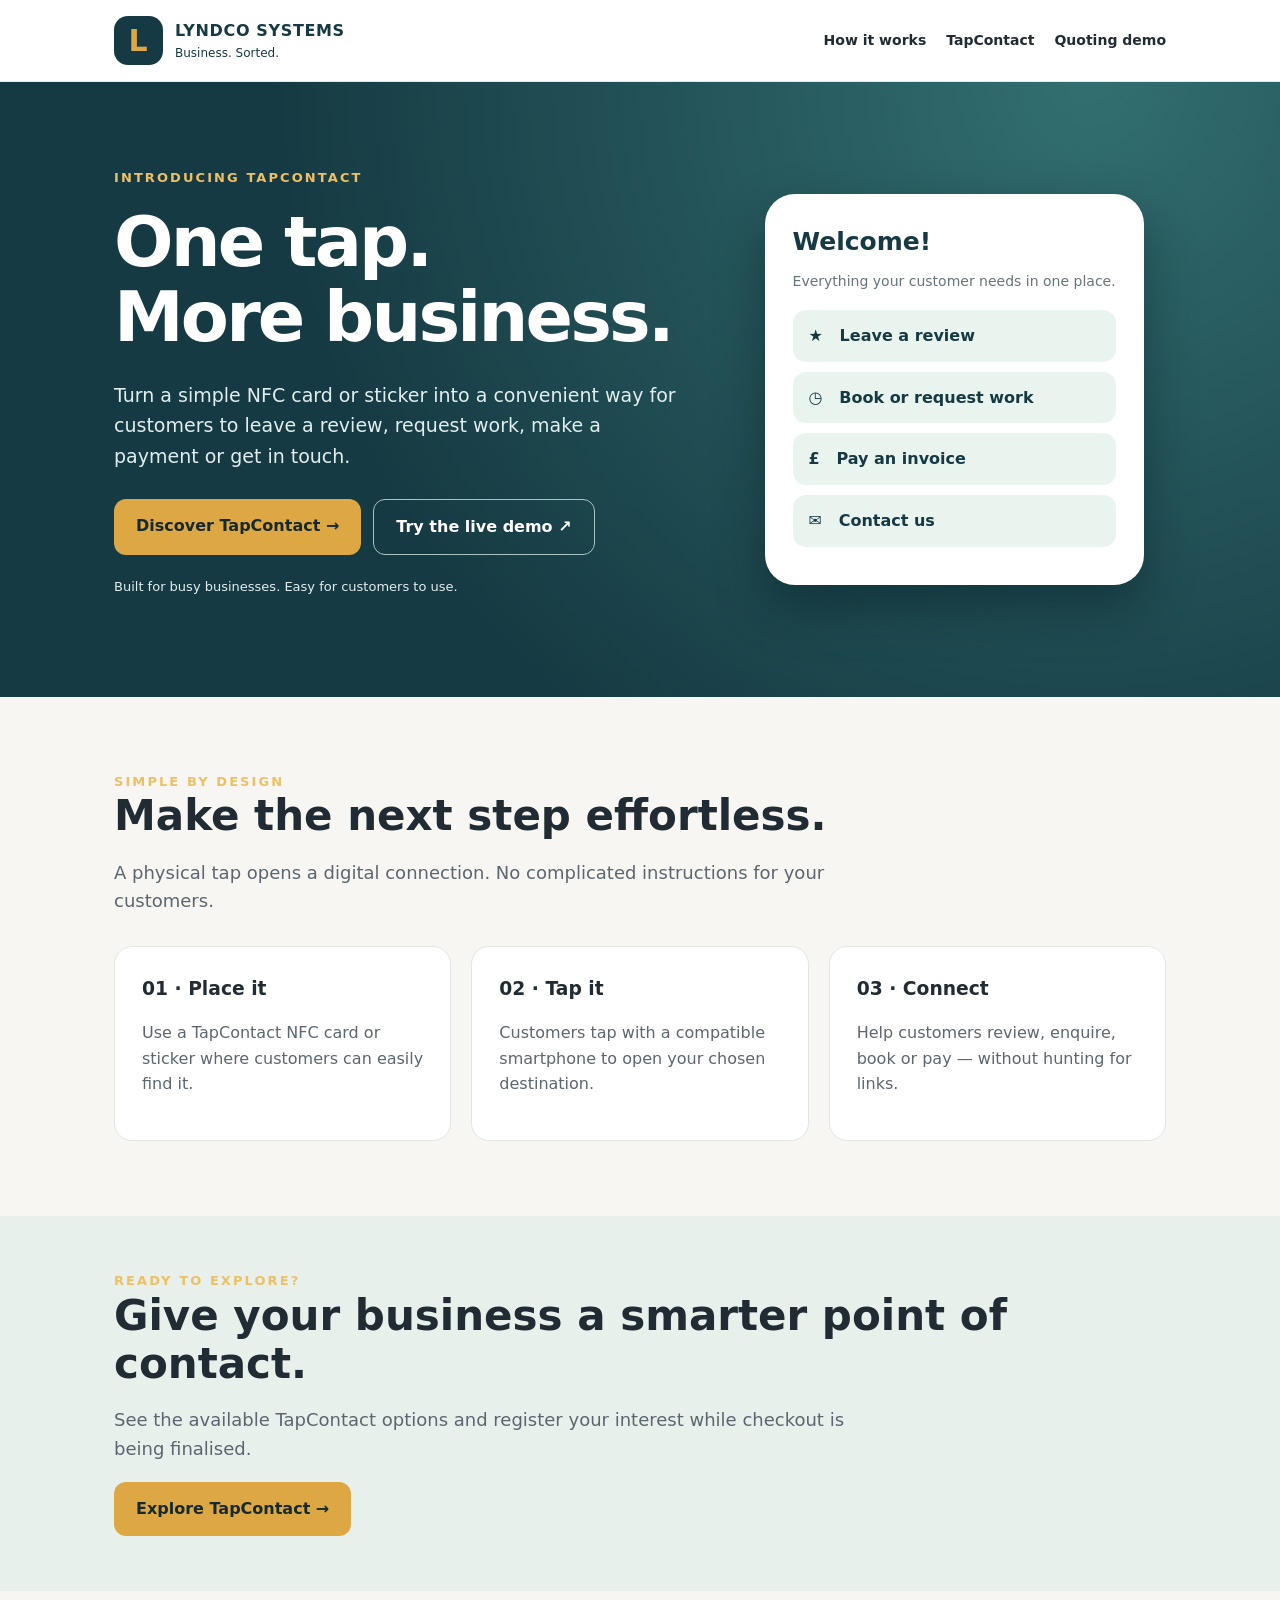
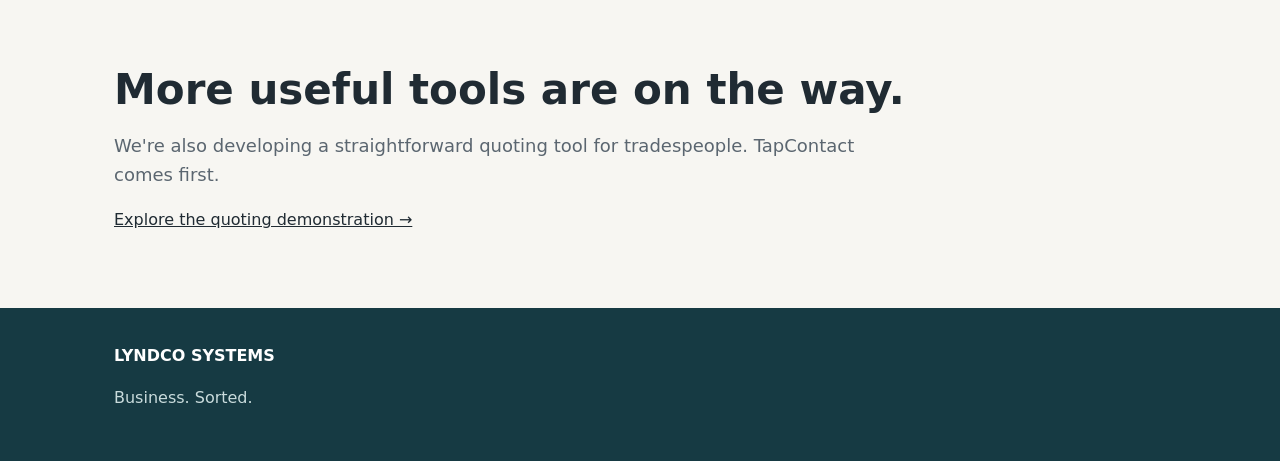
==== commit cf5ebf15: "Feature TapContact on Lyndco Systems homepage" ====
--- a/index.html
+++ b/index.html
@@ -1,12 +1,9 @@
-<!doctype html>
-<html lang="en-GB"><head><meta charset="utf-8"><meta name="viewport" content="width=device-width,initial-scale=1"><meta name="theme-color" content="#163a43"><meta name="description" content="Lyndco Systems — practical business tools without subscriptions. Price it. Send it. Sorted!"><title>Lyndco Systems | Business. Sorted.</title>
-<style>
-:root{--navy:#163a43;--ink:#202b33;--cream:#f7f6f2;--gold:#dda744;--mint:#eaf4ee;--muted:#5b6670}*{box-sizing:border-box}html{scroll-behavior:smooth}body{margin:0;background:var(--cream);color:var(--ink);font:16px/1.55 system-ui,-apple-system,Segoe UI,Arial,sans-serif}a{color:inherit}header{background:white;border-bottom:1px solid #e3e5e0}.nav,.container{max-width:1050px;margin:auto;padding:0 22px}.nav{display:flex;justify-content:space-between;align-items:center;min-height:76px;gap:18px}.logo{font-weight:900;letter-spacing:-.4px;font-size:20px;text-decoration:none;color:var(--navy)}.logo small{display:block;color:#69727a;font-weight:500;font-size:12px;letter-spacing:0}.navlinks{display:flex;gap:20px;align-items:center;font-weight:650;font-size:14px}.navlinks a{text-decoration:none}.hero{padding:75px 0 65px;background:radial-gradient(circle at 85% 0%,#2d5760,var(--navy) 54%);color:white}.heroInner{display:grid;grid-template-columns:1.1fr .9fr;gap:55px;align-items:center}.eyebrow{color:#efbf63;text-transform:uppercase;font-size:12px;font-weight:800;letter-spacing:2px}h1{font-size:clamp(37px,5vw,66px);line-height:1.08;letter-spacing:-2px;margin:16px 0}p{margin:0 0 20px}.hero p{color:#dfebeb;font-size:19px}.buttons{display:flex;gap:12px;flex-wrap:wrap;margin-top:28px}.btn{display:inline-block;border-radius:11px;padding:13px 19px;text-decoration:none;font-weight:800;background:var(--gold);color:#1e2930;border:1px solid var(--gold);text-align:center}.btn.secondary{background:transparent;color:white;border:1px solid #9cb2b4}.preview{background:white;color:var(--ink);border-radius:24px;padding:23px;box-shadow:0 22px 44px #00151b55;transform:rotate(1deg)}.preview small{color:#63757b}.preview .number{font-size:38px;font-weight:900;color:#145e58;margin:8px 0}.mini{background:var(--mint);padding:16px;border-radius:12px}.line{display:flex;justify-content:space-between;gap:10px;border-bottom:1px solid #e3eae6;padding:9px 0}.line:last-child{border:0}.section{padding:72px 0}.section h2{font-size:clamp(27px,3vw,42px);letter-spacing:-1px;line-height:1.15;margin:0 0 14px}.lead{color:var(--muted);max-width:660px;font-size:18px}.steps,.pricing,.benefits{display:grid;grid-template-columns:repeat(3,1fr);gap:18px;margin-top:30px}.tile,.plan{background:white;border:1px solid #e2e5e1;border-radius:17px;padding:25px;box-shadow:0 5px 18px #163a4309}.tile .num{display:block;color:#c68c22;font-weight:900;font-size:13px;margin-bottom:10px}.tile h3,.plan h3{margin:0 0 9px}.tile p{color:var(--muted);font-size:15px}.pricing{grid-template-columns:1fr 1fr}.plan{padding:30px}.plan.featured{border:2px solid #c99436}.price{font-size:48px;font-weight:900;letter-spacing:-2px;color:var(--navy);line-height:1.2}.plan ul{padding-left:20px;line-height:2}.plan p{color:var(--muted)}.note{font-size:13px;color:var(--muted)}.strip{background:#e8f0ec;padding:45px 0}.footer{background:var(--navy);color:#dce8e8;padding:40px 0;font-size:14px}.footer a{color:white}.sales-flag{font-weight:700;color:#71500e;background:#fff4d9;padding:10px 14px;border-radius:9px;display:inline-block}.interest{background:white;border:1px solid #e2e5e1;padding:24px;border-radius:16px}.interest label{display:block;padding:9px 0}.interest input{accent-color:#163a43}.interest button{background:var(--navy);border:0;border-radius:9px;color:white;font:inherit;font-weight:700;padding:12px 18px;cursor:pointer}.interest output{display:block;margin-top:10px;color:#526567}a:focus-visible,button:focus-visible{outline:3px solid var(--gold);outline-offset:3px}@media(max-width:750px){.hero{padding:48px 0}.heroInner{grid-template-columns:1fr;gap:28px}.preview{max-width:400px;transform:none}.steps,.benefits,.pricing{grid-template-columns:1fr}.navlinks{gap:12px;font-size:12px}.nav{min-height:68px}h1{letter-spacing:-1px}.section{padding:50px 0}}
-</style></head>
-<body><header><div class="nav"><a class="logo" href="#top">LYNDCO SYSTEMS<small>Business. Sorted.</small></a><nav class="navlinks" aria-label="Main"><a href="#how">How it works</a><a href="#pricing">Pricing</a><a href="/tapcontact/">Tap Contact</a></nav></div></header>
-<main id="top"><section class="hero"><div class="container heroInner"><div><div class="eyebrow">Tools for busy tradespeople</div><h1>Price it.<br>Send it.<br>Sorted!</h1><p>Create an on-the-spot job estimate, share it with your customer, and compare the final costs with what you expected to earn.</p><div class="buttons"><a class="btn" href="/lyndquote/" target="_blank" rel="noopener">Try the free demonstration ↗</a><a class="btn secondary" href="#pricing">See the editions</a></div><p style="font-size:13px;margin-top:18px;color:#bed3d4">Works on mobile. Designed for offline use once installed. No ongoing subscription planned.</p></div><div class="preview"><strong>Example plumbing estimate</strong><div class="line"><span>Labour, parts and other costs</span><b>£800</b></div><div class="line"><span>Markup on costs</span><b>25%</b></div><div class="mini"><small>Estimate excluding VAT</small><div class="number">£1,000.00</div><small>Including 20% VAT: £1,200.00</small></div><div class="line"><span>Estimated profit before tax</span><b>£200</b></div><small>Example numbers only. Your actual costs and VAT treatment may differ.</small></div></div></section>
-<section class="section" id="how"><div class="container"><div class="eyebrow">No fuss</div><h2>Three simple steps.</h2><p class="lead">Built for the moments when a customer asks, “How much will it cost?”</p><div class="steps"><div class="tile"><span class="num">01 — PRICE IT</span><h3>Enter your costs</h3><p>Add labour hours, your hourly cost and other expenses. Apply a clear markup and see the estimate.</p></div><div class="tile"><span class="num">02 — SEND IT</span><h3>Share the estimate</h3><p>Prepare a customer message with job reference, VAT treatment and your business contact details.</p></div><div class="tile"><span class="num">03 — SORTED</span><h3>Review your profit</h3><p>After the job, compare actual hours and costs with the original estimate to improve future pricing.</p></div></div></div></section>
-<section class="strip"><div class="container"><h2 style="margin:0">Your estimates. Stored locally on your device.</h2></div></section>
-<section class="section" id="pricing"><div class="container"><div class="eyebrow">One-off purchase — planned launch prices</div><h2>Pay once. Get estimating.</h2><p class="lead">Two simple editions, with no ongoing subscription fee planned. Available after product and checkout testing.</p><div class="pricing"><div class="plan"><h3>Standard</h3><div class="price">£39</div><p>For individual tradespeople who want to get going quickly.</p><ul><li>Instant on-site estimates</li><li>Excluding and including VAT amounts</li><li>Share by supported phone apps</li><li>Job profit review</li><li>Offline-capable mobile tool</li></ul><a class="btn" href="/lyndquote/" target="_blank" rel="noopener">Try Standard</a></div><div class="plan featured"><h3>Custom</h3><div class="price">£59</div><p>The same calculator, configured for your way of working.</p><ul><li>Everything in Standard</li><li>Choose six cost categories</li><li>Save custom settings</li><li>Edit fields when needed</li><li>Same estimate and profit review</li></ul><a class="btn" href="/lyndquote/" target="_blank" rel="noopener">Try Custom</a></div></div><p class="note" style="margin-top:20px"><strong>Team pricing:</strong> planned additional user licences £15 each. Prices are one-off and subject to final launch terms and applicable taxes. Demo versions are unlocked for testing; purchasing is not yet available.</p></div></section>
-<section class="section" id="roadmap"><div class="container"><div class="eyebrow">Building the Lyndco toolkit</div><h2>What should we make next?</h2><p class="lead">Our focus is one useful tool at a time. These are ideas under consideration, not products currently available.</p><div class="benefits"><div class="tile"><h3>Time recording</h3><p>Clock it. Log it. Sorted!</p></div><div class="tile"><h3>Asset tracking</h3><p>Tag it. Track it. Sorted!</p></div><div class="tile"><h3>Customer reviews</h3><p>Tap it. Rate it. Sorted!</p></div></div><p class="note" style="margin-top:22px">Customer interest will be collected through an optional checkout questionnaire once secure payments are available.</p></div></section>
-</main><footer class="footer"><div class="container"><strong>LYNDCO SYSTEMS</strong><p>Business. Sorted.</p><p>Practical tools for busy businesses.</p></div></footer></body></html>+<!doctype html><html lang="en-GB"><head><meta charset="utf-8"><meta name="viewport" content="width=device-width,initial-scale=1"><meta name="theme-color" content="#163a43"><meta name="description" content="TapContact by Lyndco Systems. Make it easy for customers to review, book, pay and contact your business with one tap."><title>TapContact | Lyndco Systems</title><style>
+:root{--navy:#163a43;--gold:#dda744;--mint:#eaf4ee;--cream:#f7f6f2}body{margin:0;background:var(--cream);font:16px/1.6 system-ui,Arial;color:#202b33}*{box-sizing:border-box}a{color:inherit}.wrap{max-width:1100px;margin:auto;padding:0 24px}header{background:white;border-bottom:1px solid #e5e9e5}.nav{display:flex;justify-content:space-between;align-items:center;gap:18px;padding-top:16px;padding-bottom:16px}.brand{display:flex;align-items:center;gap:12px;text-decoration:none;color:var(--navy);font-weight:900;letter-spacing:.04em}.brandmark{display:grid;place-items:center;width:49px;height:49px;border-radius:14px;background:var(--navy);color:var(--gold);font-size:30px;font-weight:900}.brand small{display:block;font-weight:500;letter-spacing:0;font-size:12px}.navlinks{display:flex;gap:20px;flex-wrap:wrap}.navlinks a{text-decoration:none;font-weight:700;font-size:14px}.hero{background:radial-gradient(circle at 85% 0%,#326f71,var(--navy) 65%);color:white;padding:86px 0}.hero-grid{display:grid;grid-template-columns:1.15fr .85fr;gap:55px;align-items:center}.eyebrow{color:#efbf63;text-transform:uppercase;font-weight:800;letter-spacing:.16em;font-size:13px}h1{font-size:clamp(42px,6vw,70px);line-height:1.08;letter-spacing:-.04em;margin:16px 0 24px}h2{font-size:clamp(28px,4vw,42px);line-height:1.15;margin:0 0 18px}.hero p{font-size:19px;color:#e1eeee}.actions{display:flex;gap:12px;flex-wrap:wrap;margin-top:28px}.btn{display:inline-block;background:var(--gold);color:#162a2d;border-radius:12px;padding:14px 22px;text-decoration:none;font-weight:800}.btn.outline{background:transparent;border:1px solid #aac4c4;color:white}.phone{background:white;border-radius:30px;padding:28px;color:var(--navy);box-shadow:0 22px 50px #00151b66;max-width:380px;margin:auto}.phone h3{font-size:25px;margin:0 0 8px}.phone p{color:#65757b;font-size:14px;margin:0 0 18px}.phone-item{background:#eaf4ee;border-radius:13px;padding:13px 16px;margin:10px 0;font-weight:750}.section{padding:75px 0}.lead{color:#5b6670;font-size:18px;max-width:750px}.cards{display:grid;grid-template-columns:repeat(3,1fr);gap:20px;margin-top:30px}.card{background:white;border:1px solid #e2e5e1;border-radius:18px;padding:27px}.card h3{margin:0 0 10px}.card p{color:#5b6670}.band{background:#e8f0ec;padding:55px 0}.foot{background:var(--navy);color:white;padding:35px 0}.foot p{color:#c9dbdc}.subtle{font-size:13px;color:#5b6670;margin-top:16px}@media(max-width:750px){.hero{padding:55px 0}.hero-grid,.cards{grid-template-columns:1fr}.nav{align-items:flex-start}.navlinks{gap:12px}.phone{max-width:420px}h1{letter-spacing:-.02em}}
+</style></head><body>
+<header><div class="wrap nav"><a class="brand" href="/" aria-label="Lyndco Systems home"><span class="brandmark" aria-hidden="true">L</span><span>LYNDCO SYSTEMS<small>Business. Sorted.</small></span></a><nav class="navlinks" aria-label="Main navigation"><a href="#how">How it works</a><a href="/tapcontact/">TapContact</a><a href="/lyndquote/">Quoting demo</a></nav></div></header>
+<main><section class="hero"><div class="wrap hero-grid"><div><div class="eyebrow">Introducing TapContact</div><h1>One tap.<br>More business.</h1><p>Turn a simple NFC card or sticker into a convenient way for customers to leave a review, request work, make a payment or get in touch.</p><div class="actions"><a class="btn" href="/tapcontact/">Discover TapContact →</a><a class="btn outline" href="https://demo.lyndcosystems.com/">Try the live demo ↗</a></div><p style="font-size:13px;margin-top:22px">Built for busy businesses. Easy for customers to use.</p></div><div class="phone" aria-label="Example TapContact customer menu"><h3>Welcome!</h3><p>Everything your customer needs in one place.</p><div class="phone-item">★ &nbsp; Leave a review</div><div class="phone-item">◷ &nbsp; Book or request work</div><div class="phone-item">£ &nbsp; Pay an invoice</div><div class="phone-item">✉ &nbsp; Contact us</div></div></div></section>
+<section class="section" id="how"><div class="wrap"><div class="eyebrow">Simple by design</div><h2>Make the next step effortless.</h2><p class="lead">A physical tap opens a digital connection. No complicated instructions for your customers.</p><div class="cards"><div class="card"><h3>01 · Place it</h3><p>Use a TapContact NFC card or sticker where customers can easily find it.</p></div><div class="card"><h3>02 · Tap it</h3><p>Customers tap with a compatible smartphone to open your chosen destination.</p></div><div class="card"><h3>03 · Connect</h3><p>Help customers review, enquire, book or pay — without hunting for links.</p></div></div></div></section>
+<section class="band"><div class="wrap"><div class="eyebrow">Ready to explore?</div><h2>Give your business a smarter point of contact.</h2><p class="lead">See the available TapContact options and register your interest while checkout is being finalised.</p><a class="btn" href="/tapcontact/">Explore TapContact →</a></div></section>
+<section class="section"><div class="wrap"><h2>More useful tools are on the way.</h2><p class="lead">We're also developing a straightforward quoting tool for tradespeople. TapContact comes first.</p><a href="/lyndquote/">Explore the quoting demonstration →</a></div></section></main>
+<footer class="foot"><div class="wrap"><strong>LYNDCO SYSTEMS</strong><p>Business. Sorted.</p></div></footer></body></html>
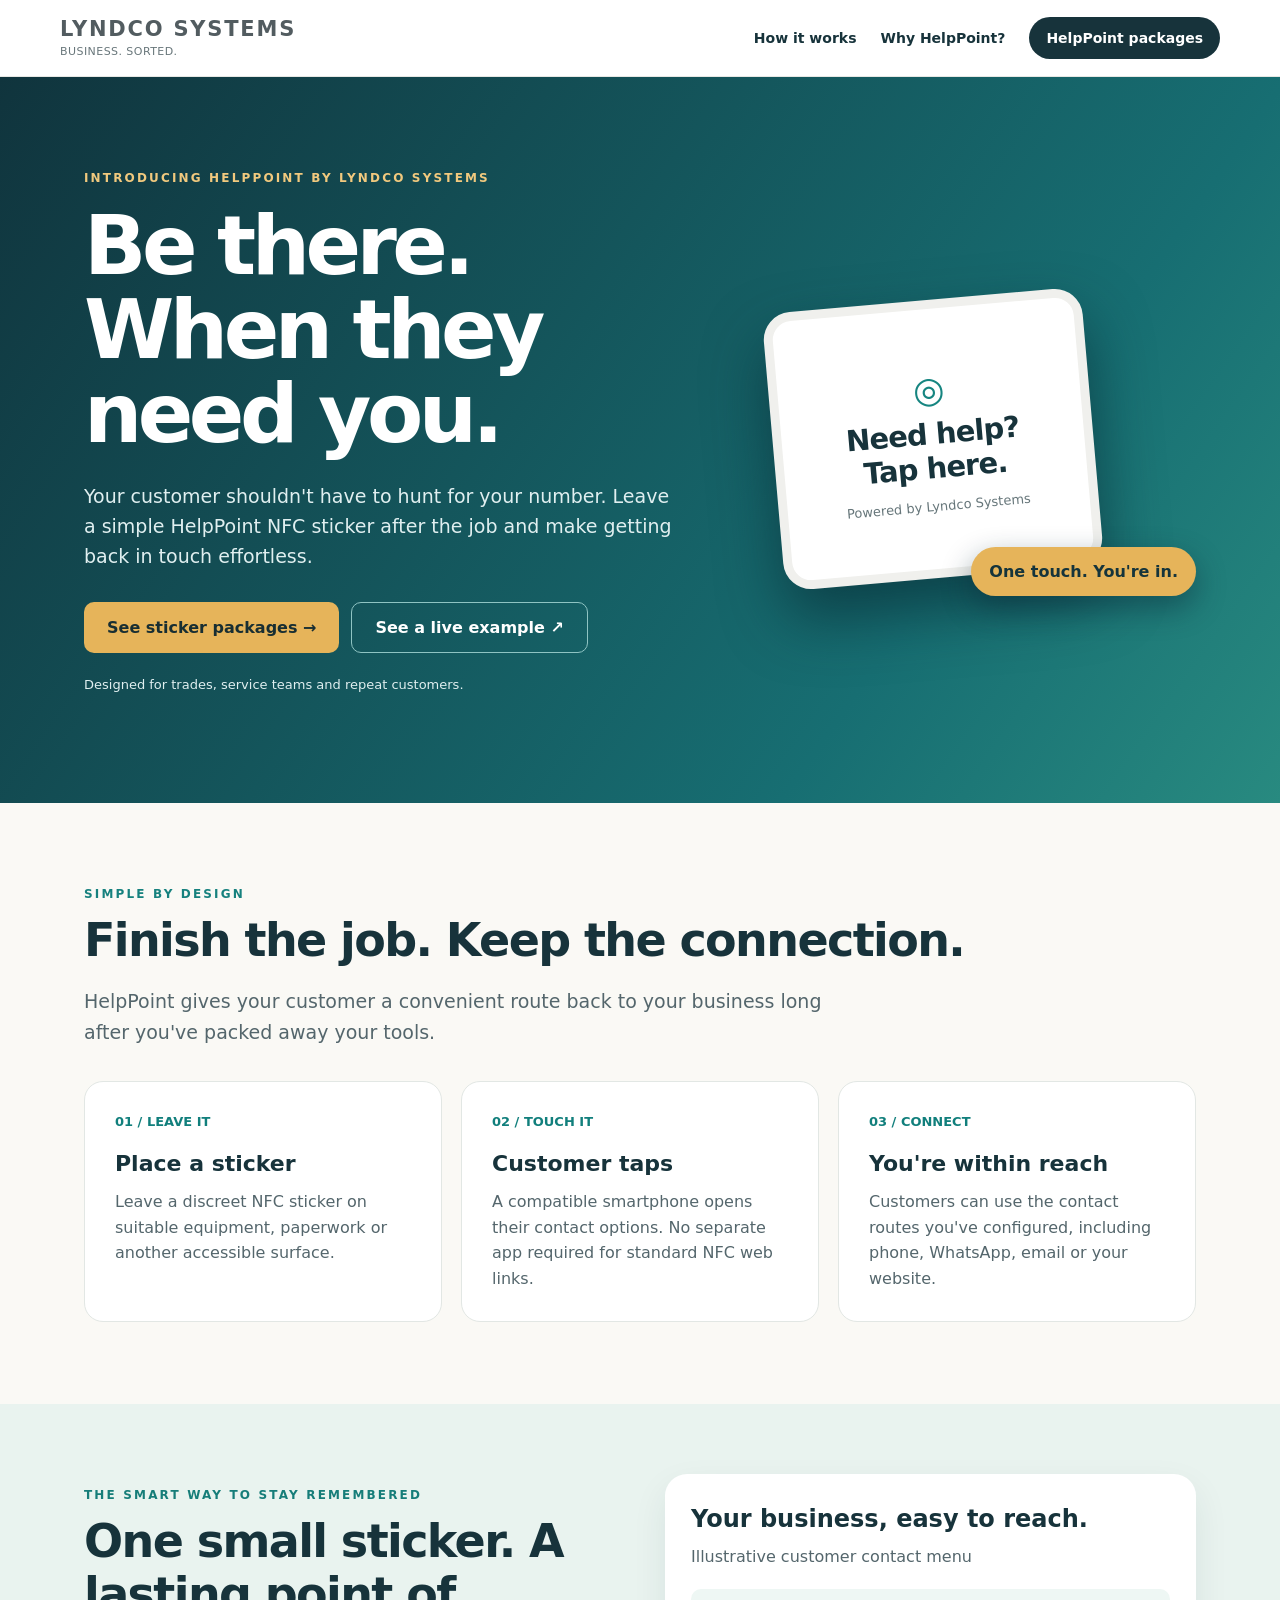
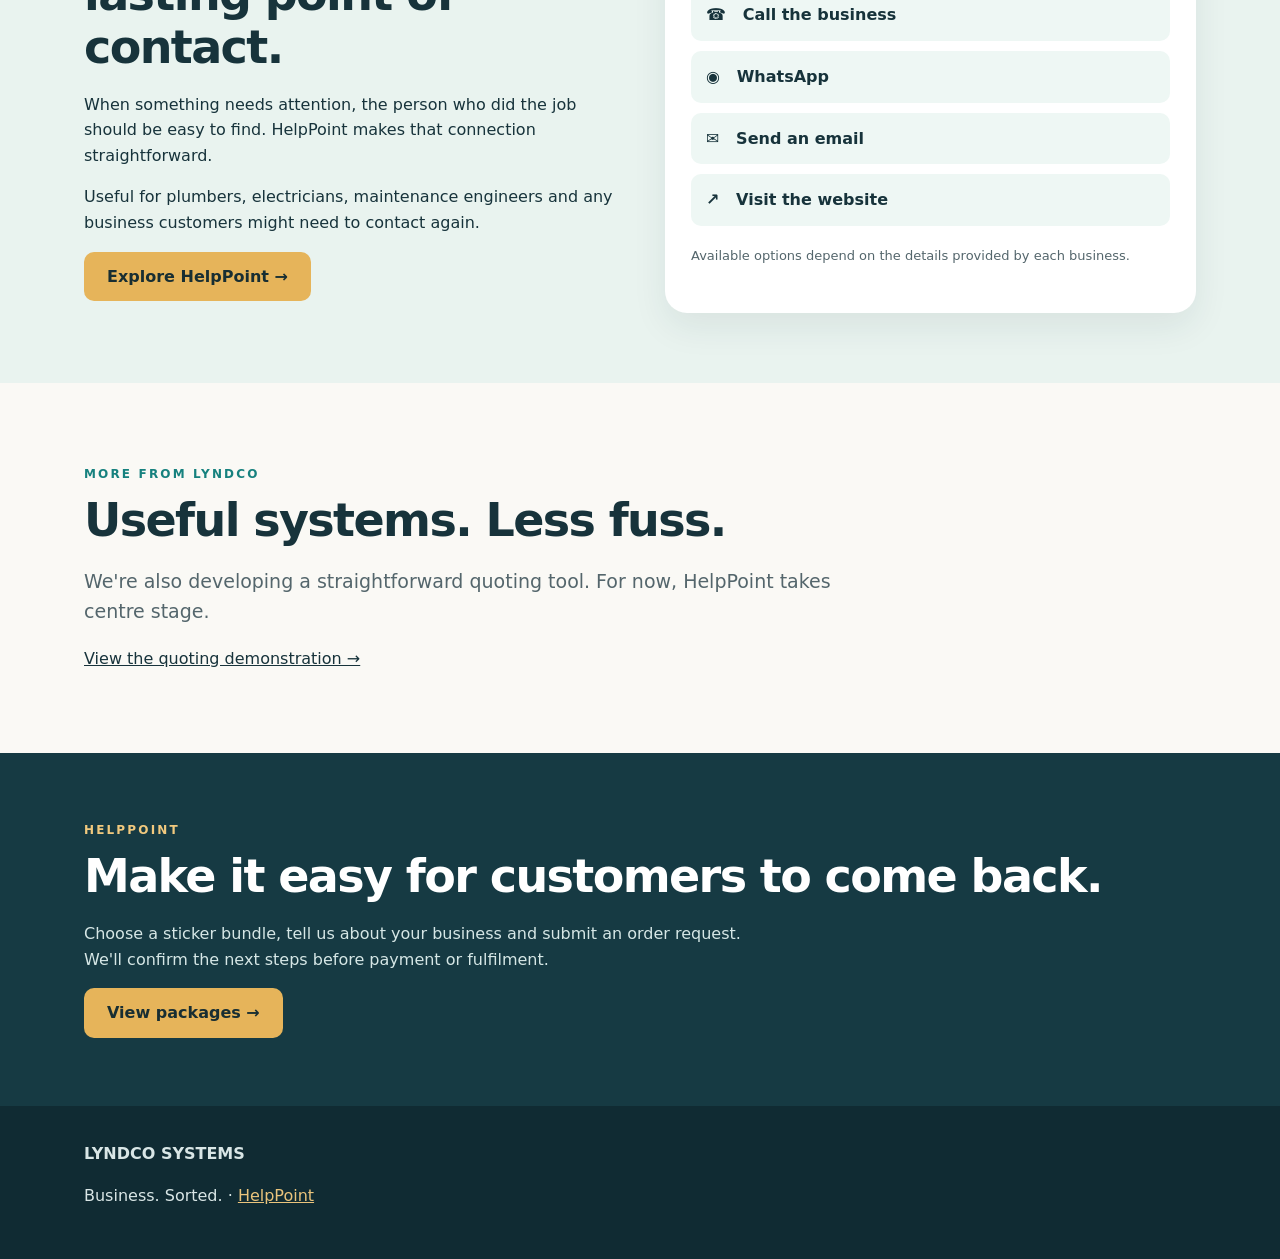
==== commit 043133ab: "Redesign Lyndco homepage around HelpPoint product" ====
--- a/index.html
+++ b/index.html
@@ -1,9 +1,10 @@
-<!doctype html><html lang="en-GB"><head><meta charset="utf-8"><meta name="viewport" content="width=device-width,initial-scale=1"><meta name="theme-color" content="#163a43"><meta name="description" content="TapContact by Lyndco Systems. Make it easy for customers to review, book, pay and contact your business with one tap."><title>TapContact | Lyndco Systems</title><style>
-:root{--navy:#163a43;--gold:#dda744;--mint:#eaf4ee;--cream:#f7f6f2}body{margin:0;background:var(--cream);font:16px/1.6 system-ui,Arial;color:#202b33}*{box-sizing:border-box}a{color:inherit}.wrap{max-width:1100px;margin:auto;padding:0 24px}header{background:white;border-bottom:1px solid #e5e9e5}.nav{display:flex;justify-content:space-between;align-items:center;gap:18px;padding-top:16px;padding-bottom:16px}.brand{display:flex;align-items:center;gap:12px;text-decoration:none;color:var(--navy);font-weight:900;letter-spacing:.04em}.brandmark{display:grid;place-items:center;width:49px;height:49px;border-radius:14px;background:var(--navy);color:var(--gold);font-size:30px;font-weight:900}.brand small{display:block;font-weight:500;letter-spacing:0;font-size:12px}.navlinks{display:flex;gap:20px;flex-wrap:wrap}.navlinks a{text-decoration:none;font-weight:700;font-size:14px}.hero{background:radial-gradient(circle at 85% 0%,#326f71,var(--navy) 65%);color:white;padding:86px 0}.hero-grid{display:grid;grid-template-columns:1.15fr .85fr;gap:55px;align-items:center}.eyebrow{color:#efbf63;text-transform:uppercase;font-weight:800;letter-spacing:.16em;font-size:13px}h1{font-size:clamp(42px,6vw,70px);line-height:1.08;letter-spacing:-.04em;margin:16px 0 24px}h2{font-size:clamp(28px,4vw,42px);line-height:1.15;margin:0 0 18px}.hero p{font-size:19px;color:#e1eeee}.actions{display:flex;gap:12px;flex-wrap:wrap;margin-top:28px}.btn{display:inline-block;background:var(--gold);color:#162a2d;border-radius:12px;padding:14px 22px;text-decoration:none;font-weight:800}.btn.outline{background:transparent;border:1px solid #aac4c4;color:white}.phone{background:white;border-radius:30px;padding:28px;color:var(--navy);box-shadow:0 22px 50px #00151b66;max-width:380px;margin:auto}.phone h3{font-size:25px;margin:0 0 8px}.phone p{color:#65757b;font-size:14px;margin:0 0 18px}.phone-item{background:#eaf4ee;border-radius:13px;padding:13px 16px;margin:10px 0;font-weight:750}.section{padding:75px 0}.lead{color:#5b6670;font-size:18px;max-width:750px}.cards{display:grid;grid-template-columns:repeat(3,1fr);gap:20px;margin-top:30px}.card{background:white;border:1px solid #e2e5e1;border-radius:18px;padding:27px}.card h3{margin:0 0 10px}.card p{color:#5b6670}.band{background:#e8f0ec;padding:55px 0}.foot{background:var(--navy);color:white;padding:35px 0}.foot p{color:#c9dbdc}.subtle{font-size:13px;color:#5b6670;margin-top:16px}@media(max-width:750px){.hero{padding:55px 0}.hero-grid,.cards{grid-template-columns:1fr}.nav{align-items:flex-start}.navlinks{gap:12px}.phone{max-width:420px}h1{letter-spacing:-.02em}}
+<!doctype html>
+<html lang="en-GB"><head><meta charset="utf-8"><meta name="viewport" content="width=device-width,initial-scale=1"><meta name="theme-color" content="#163a43"><meta name="description" content="HelpPoint by Lyndco Systems. A simple NFC sticker that gives your customers a direct way to contact your business again."><title>Lyndco Systems | HelpPoint</title><style>
+:root{--ink:#17333b;--teal:#117f7c;--gold:#e6b45a;--paper:#faf9f5;--muted:#54666c}*{box-sizing:border-box}html{scroll-behavior:smooth}body{margin:0;font:16px/1.6 system-ui,-apple-system,Segoe UI,sans-serif;background:var(--paper);color:var(--ink)}a{color:inherit}.wrap{max-width:1160px;margin:auto;padding:0 24px}.nav{display:flex;justify-content:space-between;align-items:center;gap:22px;padding:17px 0}.masthead{background:#fff;border-bottom:1px solid #e7e8e4}.wordmark{font-weight:850;letter-spacing:.085em;text-decoration:none;font-size:21px;line-height:1.1;color:#525c60}.wordmark small{display:block;letter-spacing:.04em;font-weight:500;font-size:11px;margin-top:5px;color:#69777b}.navlinks{display:flex;gap:24px;align-items:center;flex-wrap:wrap}.navlinks a{font-size:14px;font-weight:700;text-decoration:none}.navlinks .navcta{background:var(--ink);color:#fff;border-radius:100px;padding:10px 17px}.hero{background:linear-gradient(125deg,#10343d,#176e72 72%,#288a80);color:#fff;overflow:hidden}.hero-inner{display:grid;grid-template-columns:1.15fr .85fr;gap:50px;align-items:center;padding-top:92px;padding-bottom:94px}.eyebrow{color:#f1c97e;text-transform:uppercase;font-size:12px;letter-spacing:.18em;font-weight:850}h1{font-size:clamp(48px,6.4vw,82px);letter-spacing:-.055em;line-height:1.03;margin:15px 0 24px}h2{font-size:clamp(30px,4vw,46px);letter-spacing:-.035em;line-height:1.15;margin:10px 0 18px}.hero p{font-size:19px;color:#e0eff0;max-width:590px}.btn{display:inline-flex;align-items:center;justify-content:center;min-height:49px;border-radius:10px;padding:12px 23px;font-weight:800;text-decoration:none;background:var(--gold);color:#182e32}.btn.secondary{background:transparent;border:1px solid #8fc4c3;color:#fff}.buttons{display:flex;gap:12px;flex-wrap:wrap;margin-top:30px}.visual{position:relative;padding:28px}.sticker{margin:0 auto 0 0;max-width:320px;aspect-ratio:1.15;background:#fff;color:#17333b;border:9px solid #f0f0ed;border-radius:28px;box-shadow:0 30px 60px #082c35a8;display:flex;flex-direction:column;justify-content:center;align-items:center;text-align:center;transform:rotate(-5deg);padding:24px}.sticker .symbol{font-size:36px;color:#168580}.sticker strong{font-size:29px;line-height:1.15;letter-spacing:-.03em}.sticker span{color:#66767a;font-size:13px;margin-top:12px}.visual .pill{position:absolute;right:0;bottom:10px;background:#e6b45a;color:#15343b;border-radius:100px;padding:12px 18px;font-weight:800;box-shadow:0 12px 30px #0a293877}.section{padding:82px 0}.section .lead{font-size:19px;max-width:770px;color:var(--muted)}.steps{display:grid;grid-template-columns:repeat(3,1fr);gap:19px;margin-top:34px}.step{padding:30px;background:#fff;border:1px solid #e2e7e4;border-radius:19px}.number{font-size:13px;font-weight:900;color:var(--teal)}.step h3{font-size:22px;margin:13px 0 8px}.step p{color:var(--muted);margin:0}.stripe{background:#e9f3ef;padding:70px 0}.two{display:grid;grid-template-columns:1fr 1fr;gap:50px;align-items:center}.example{background:#fff;border-radius:22px;padding:26px;box-shadow:0 14px 35px #17333b14}.example h3{margin:0 0 5px;font-size:24px}.example p{color:var(--muted);margin:0 0 20px}.option{padding:13px 15px;background:#eef7f4;border-radius:10px;margin-top:10px;font-weight:700}.fine{font-size:13px;color:var(--muted)}.closing{background:#163a43;color:#fff;padding:68px 0}.closing p{color:#d6e7e6;max-width:670px}.footer{padding:35px 0;background:#102b33;color:#d9e6e6}.footer a{color:#eac47c}@media(max-width:780px){.hero-inner,.two,.steps{grid-template-columns:1fr}.hero-inner{padding-top:55px;padding-bottom:65px;gap:15px}.nav{align-items:flex-start;flex-direction:column}.navlinks{gap:16px}.visual{padding:25px 15px}.visual .pill{right:6px}.section{padding:58px 0}.stripe{padding:54px 0}h1{font-size:51px}}
 </style></head><body>
-<header><div class="wrap nav"><a class="brand" href="/" aria-label="Lyndco Systems home"><span class="brandmark" aria-hidden="true">L</span><span>LYNDCO SYSTEMS<small>Business. Sorted.</small></span></a><nav class="navlinks" aria-label="Main navigation"><a href="#how">How it works</a><a href="/tapcontact/">TapContact</a><a href="/lyndquote/">Quoting demo</a></nav></div></header>
-<main><section class="hero"><div class="wrap hero-grid"><div><div class="eyebrow">Introducing TapContact</div><h1>One tap.<br>More business.</h1><p>Turn a simple NFC card or sticker into a convenient way for customers to leave a review, request work, make a payment or get in touch.</p><div class="actions"><a class="btn" href="/tapcontact/">Discover TapContact →</a><a class="btn outline" href="https://demo.lyndcosystems.com/">Try the live demo ↗</a></div><p style="font-size:13px;margin-top:22px">Built for busy businesses. Easy for customers to use.</p></div><div class="phone" aria-label="Example TapContact customer menu"><h3>Welcome!</h3><p>Everything your customer needs in one place.</p><div class="phone-item">★ &nbsp; Leave a review</div><div class="phone-item">◷ &nbsp; Book or request work</div><div class="phone-item">£ &nbsp; Pay an invoice</div><div class="phone-item">✉ &nbsp; Contact us</div></div></div></section>
-<section class="section" id="how"><div class="wrap"><div class="eyebrow">Simple by design</div><h2>Make the next step effortless.</h2><p class="lead">A physical tap opens a digital connection. No complicated instructions for your customers.</p><div class="cards"><div class="card"><h3>01 · Place it</h3><p>Use a TapContact NFC card or sticker where customers can easily find it.</p></div><div class="card"><h3>02 · Tap it</h3><p>Customers tap with a compatible smartphone to open your chosen destination.</p></div><div class="card"><h3>03 · Connect</h3><p>Help customers review, enquire, book or pay — without hunting for links.</p></div></div></div></section>
-<section class="band"><div class="wrap"><div class="eyebrow">Ready to explore?</div><h2>Give your business a smarter point of contact.</h2><p class="lead">See the available TapContact options and register your interest while checkout is being finalised.</p><a class="btn" href="/tapcontact/">Explore TapContact →</a></div></section>
-<section class="section"><div class="wrap"><h2>More useful tools are on the way.</h2><p class="lead">We're also developing a straightforward quoting tool for tradespeople. TapContact comes first.</p><a href="/lyndquote/">Explore the quoting demonstration →</a></div></section></main>
-<footer class="foot"><div class="wrap"><strong>LYNDCO SYSTEMS</strong><p>Business. Sorted.</p></div></footer></body></html>+<header class="masthead"><div class="wrap nav"><a class="wordmark" href="/" aria-label="Lyndco Systems home">LYNDCO SYSTEMS<small>BUSINESS. SORTED.</small></a><nav class="navlinks" aria-label="Main navigation"><a href="#how">How it works</a><a href="#why">Why HelpPoint?</a><a href="/helppoint/" class="navcta">HelpPoint packages</a></nav></div></header>
+<main><section class="hero"><div class="wrap hero-inner"><div><div class="eyebrow">Introducing HelpPoint by Lyndco Systems</div><h1>Be there.<br>When they need you.</h1><p>Your customer shouldn't have to hunt for your number. Leave a simple HelpPoint NFC sticker after the job and make getting back in touch effortless.</p><div class="buttons"><a class="btn" href="/helppoint/">See sticker packages →</a><a class="btn secondary" href="https://demo.lyndcosystems.com/">See a live example ↗</a></div><p style="font-size:13px;margin-top:22px">Designed for trades, service teams and repeat customers.</p></div><div class="visual"><div class="sticker" aria-label="Example customer-facing sticker"><div class="symbol">◎</div><strong>Need help?<br>Tap here.</strong><span>Powered by Lyndco Systems</span></div><div class="pill">One touch. You're in.</div></div></div></section>
+<section class="section" id="how"><div class="wrap"><div class="eyebrow" style="color:#16817e">Simple by design</div><h2>Finish the job. Keep the connection.</h2><p class="lead">HelpPoint gives your customer a convenient route back to your business long after you've packed away your tools.</p><div class="steps"><div class="step"><div class="number">01 / LEAVE IT</div><h3>Place a sticker</h3><p>Leave a discreet NFC sticker on suitable equipment, paperwork or another accessible surface.</p></div><div class="step"><div class="number">02 / TOUCH IT</div><h3>Customer taps</h3><p>A compatible smartphone opens their contact options. No separate app required for standard NFC web links.</p></div><div class="step"><div class="number">03 / CONNECT</div><h3>You're within reach</h3><p>Customers can use the contact routes you've configured, including phone, WhatsApp, email or your website.</p></div></div></div></section>
+<section class="stripe" id="why"><div class="wrap two"><div><div class="eyebrow" style="color:#167d79">The smart way to stay remembered</div><h2>One small sticker. A lasting point of contact.</h2><p class="lead">When something needs attention, the person who did the job should be easy to find. HelpPoint makes that connection straightforward.</p><p>Useful for plumbers, electricians, maintenance engineers and any business customers might need to contact again.</p><a class="btn" href="/helppoint/">Explore HelpPoint →</a></div><div class="example"><h3>Your business, easy to reach.</h3><p>Illustrative customer contact menu</p><div class="option">☎ &nbsp; Call the business</div><div class="option">◉ &nbsp; WhatsApp</div><div class="option">✉ &nbsp; Send an email</div><div class="option">↗ &nbsp; Visit the website</div><p class="fine" style="margin-top:20px">Available options depend on the details provided by each business.</p></div></div></section>
+<section class="section"><div class="wrap"><div class="eyebrow" style="color:#16817e">More from Lyndco</div><h2>Useful systems. Less fuss.</h2><p class="lead">We're also developing a straightforward quoting tool. For now, HelpPoint takes centre stage.</p><a href="/lyndquote/">View the quoting demonstration →</a></div></section>
+<section class="closing"><div class="wrap"><div class="eyebrow">HelpPoint</div><h2>Make it easy for customers to come back.</h2><p>Choose a sticker bundle, tell us about your business and submit an order request. We'll confirm the next steps before payment or fulfilment.</p><a class="btn" href="/helppoint/">View packages →</a></div></section></main><footer class="footer"><div class="wrap"><strong>LYNDCO SYSTEMS</strong><p>Business. Sorted. · <a href="/helppoint/">HelpPoint</a></p></div></footer></body></html>
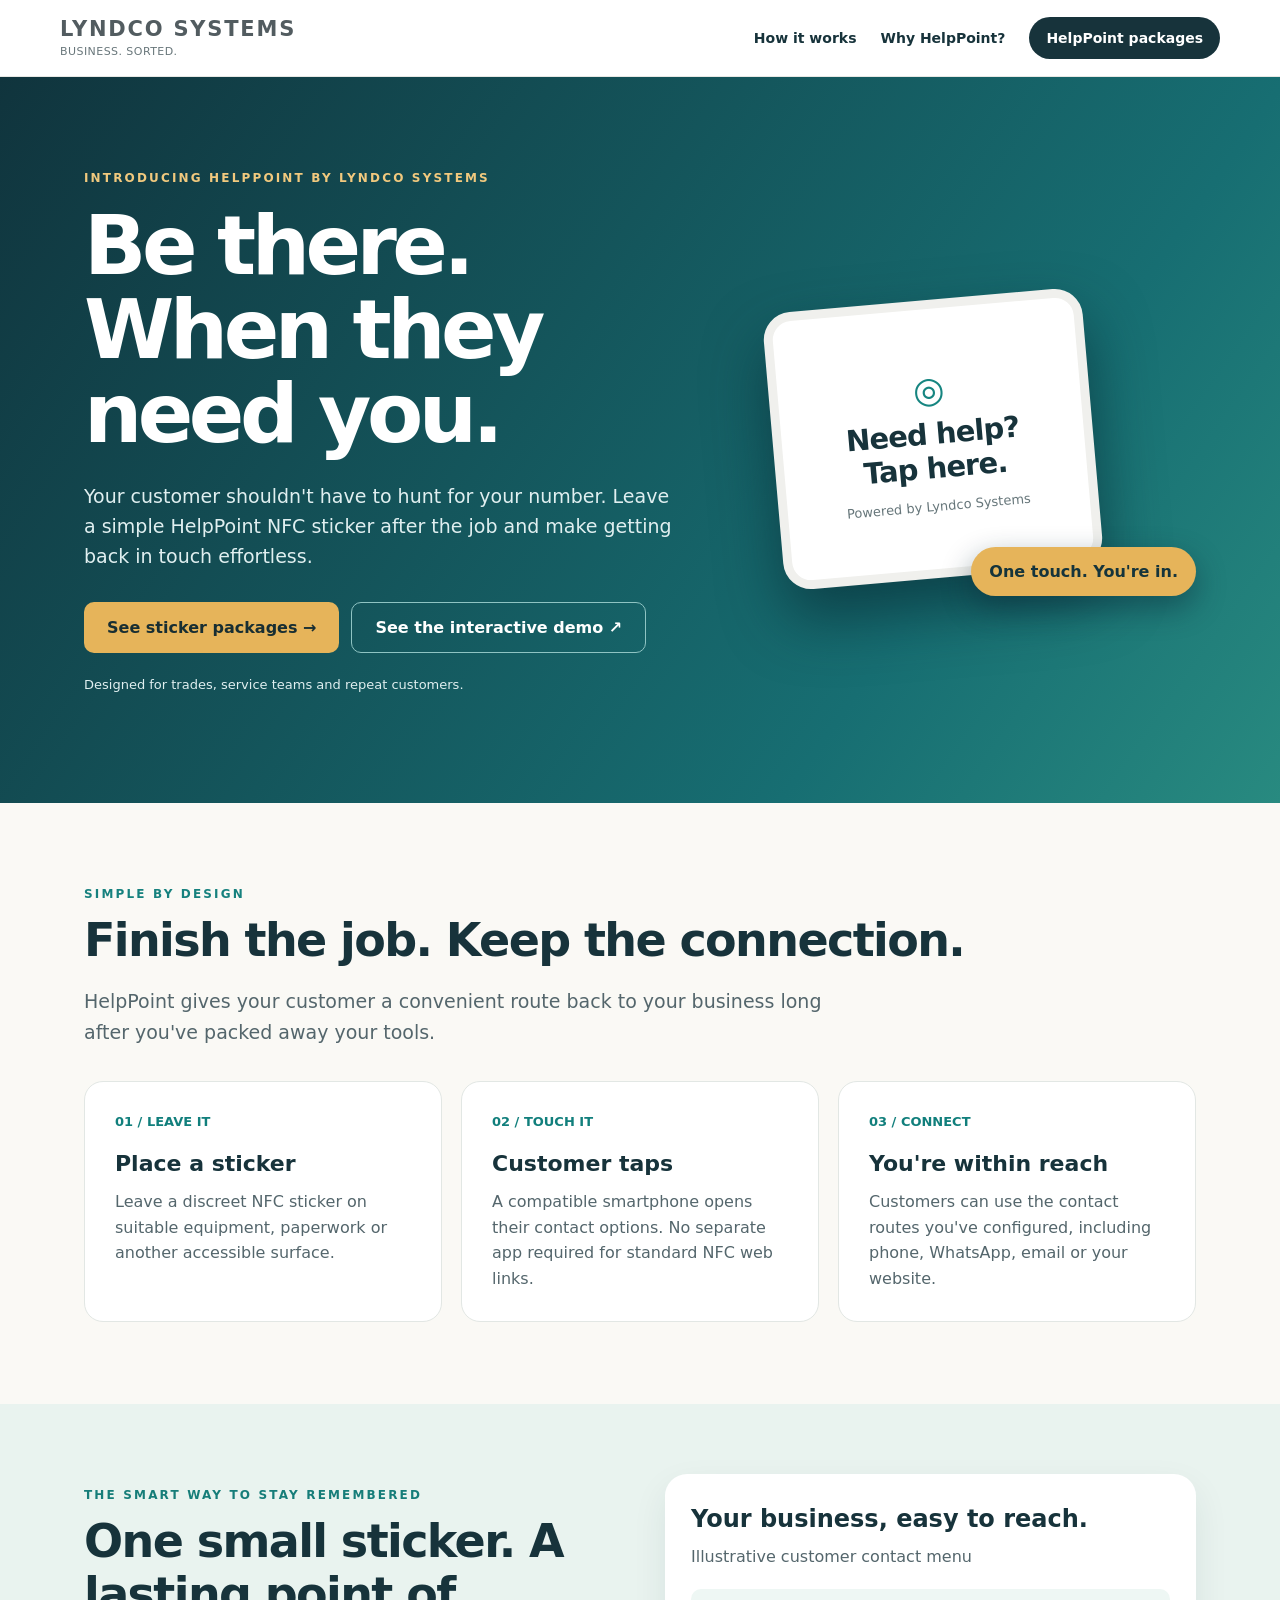
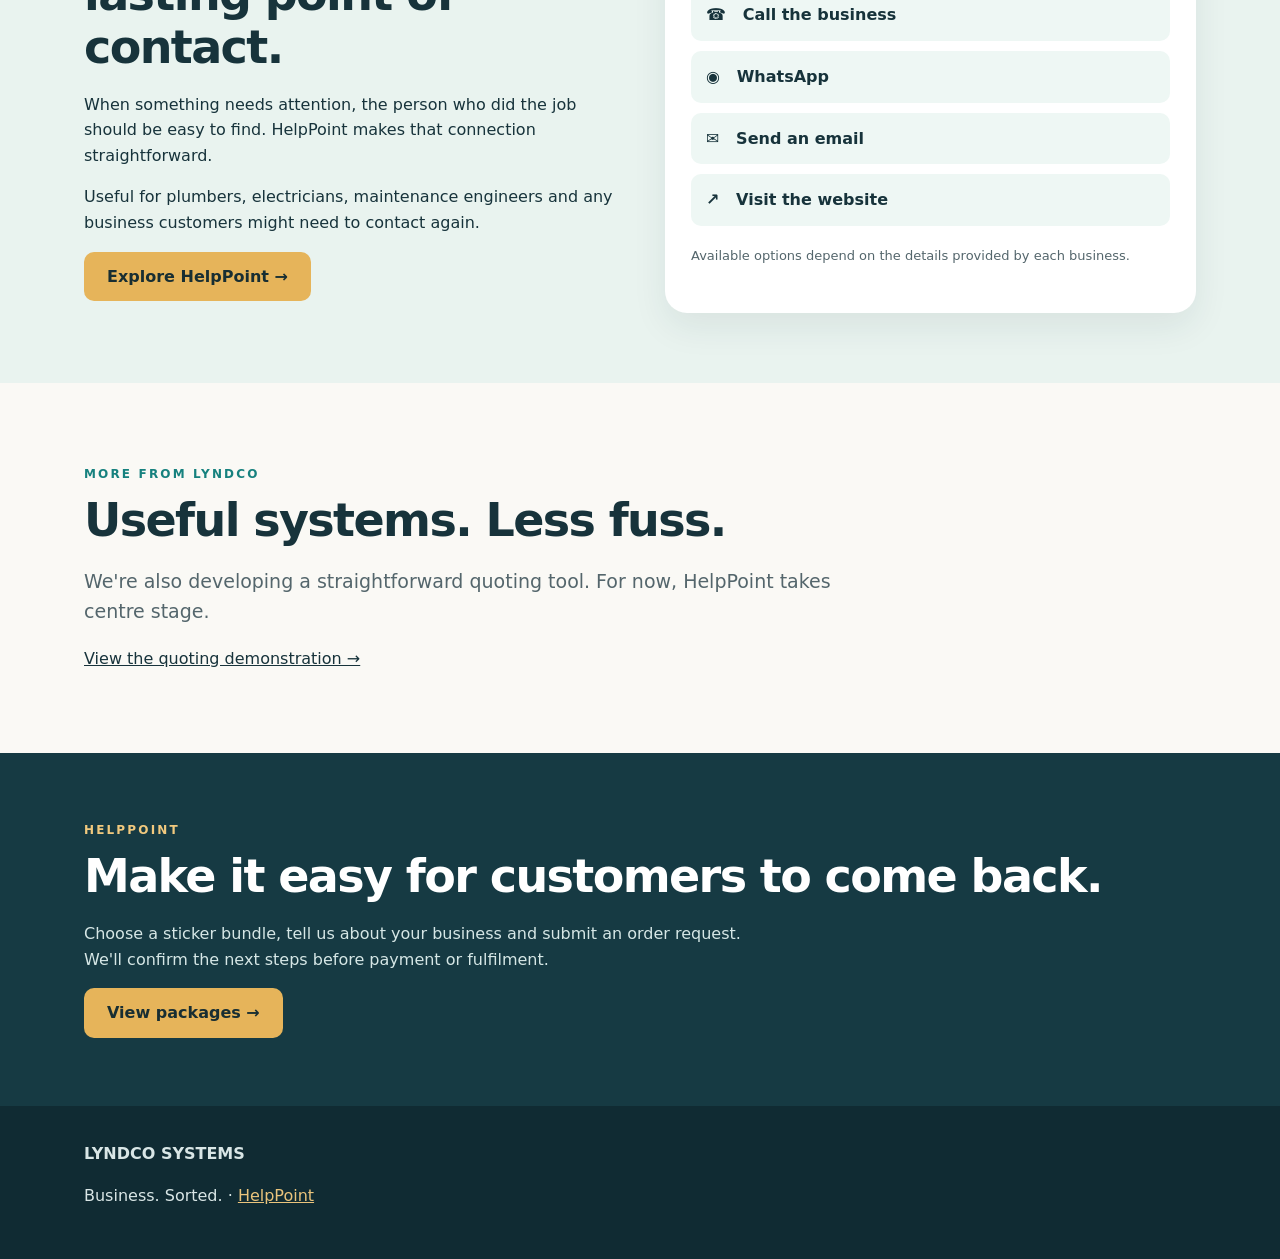
==== commit c2c877d2: "Consolidate public routes and repair scoped calculator offline support" ====
--- a/index.html
+++ b/index.html
@@ -3,7 +3,7 @@
 :root{--ink:#17333b;--teal:#117f7c;--gold:#e6b45a;--paper:#faf9f5;--muted:#54666c}*{box-sizing:border-box}html{scroll-behavior:smooth}body{margin:0;font:16px/1.6 system-ui,-apple-system,Segoe UI,sans-serif;background:var(--paper);color:var(--ink)}a{color:inherit}.wrap{max-width:1160px;margin:auto;padding:0 24px}.nav{display:flex;justify-content:space-between;align-items:center;gap:22px;padding:17px 0}.masthead{background:#fff;border-bottom:1px solid #e7e8e4}.wordmark{font-weight:850;letter-spacing:.085em;text-decoration:none;font-size:21px;line-height:1.1;color:#525c60}.wordmark small{display:block;letter-spacing:.04em;font-weight:500;font-size:11px;margin-top:5px;color:#69777b}.navlinks{display:flex;gap:24px;align-items:center;flex-wrap:wrap}.navlinks a{font-size:14px;font-weight:700;text-decoration:none}.navlinks .navcta{background:var(--ink);color:#fff;border-radius:100px;padding:10px 17px}.hero{background:linear-gradient(125deg,#10343d,#176e72 72%,#288a80);color:#fff;overflow:hidden}.hero-inner{display:grid;grid-template-columns:1.15fr .85fr;gap:50px;align-items:center;padding-top:92px;padding-bottom:94px}.eyebrow{color:#f1c97e;text-transform:uppercase;font-size:12px;letter-spacing:.18em;font-weight:850}h1{font-size:clamp(48px,6.4vw,82px);letter-spacing:-.055em;line-height:1.03;margin:15px 0 24px}h2{font-size:clamp(30px,4vw,46px);letter-spacing:-.035em;line-height:1.15;margin:10px 0 18px}.hero p{font-size:19px;color:#e0eff0;max-width:590px}.btn{display:inline-flex;align-items:center;justify-content:center;min-height:49px;border-radius:10px;padding:12px 23px;font-weight:800;text-decoration:none;background:var(--gold);color:#182e32}.btn.secondary{background:transparent;border:1px solid #8fc4c3;color:#fff}.buttons{display:flex;gap:12px;flex-wrap:wrap;margin-top:30px}.visual{position:relative;padding:28px}.sticker{margin:0 auto 0 0;max-width:320px;aspect-ratio:1.15;background:#fff;color:#17333b;border:9px solid #f0f0ed;border-radius:28px;box-shadow:0 30px 60px #082c35a8;display:flex;flex-direction:column;justify-content:center;align-items:center;text-align:center;transform:rotate(-5deg);padding:24px}.sticker .symbol{font-size:36px;color:#168580}.sticker strong{font-size:29px;line-height:1.15;letter-spacing:-.03em}.sticker span{color:#66767a;font-size:13px;margin-top:12px}.visual .pill{position:absolute;right:0;bottom:10px;background:#e6b45a;color:#15343b;border-radius:100px;padding:12px 18px;font-weight:800;box-shadow:0 12px 30px #0a293877}.section{padding:82px 0}.section .lead{font-size:19px;max-width:770px;color:var(--muted)}.steps{display:grid;grid-template-columns:repeat(3,1fr);gap:19px;margin-top:34px}.step{padding:30px;background:#fff;border:1px solid #e2e7e4;border-radius:19px}.number{font-size:13px;font-weight:900;color:var(--teal)}.step h3{font-size:22px;margin:13px 0 8px}.step p{color:var(--muted);margin:0}.stripe{background:#e9f3ef;padding:70px 0}.two{display:grid;grid-template-columns:1fr 1fr;gap:50px;align-items:center}.example{background:#fff;border-radius:22px;padding:26px;box-shadow:0 14px 35px #17333b14}.example h3{margin:0 0 5px;font-size:24px}.example p{color:var(--muted);margin:0 0 20px}.option{padding:13px 15px;background:#eef7f4;border-radius:10px;margin-top:10px;font-weight:700}.fine{font-size:13px;color:var(--muted)}.closing{background:#163a43;color:#fff;padding:68px 0}.closing p{color:#d6e7e6;max-width:670px}.footer{padding:35px 0;background:#102b33;color:#d9e6e6}.footer a{color:#eac47c}@media(max-width:780px){.hero-inner,.two,.steps{grid-template-columns:1fr}.hero-inner{padding-top:55px;padding-bottom:65px;gap:15px}.nav{align-items:flex-start;flex-direction:column}.navlinks{gap:16px}.visual{padding:25px 15px}.visual .pill{right:6px}.section{padding:58px 0}.stripe{padding:54px 0}h1{font-size:51px}}
 </style></head><body>
 <header class="masthead"><div class="wrap nav"><a class="wordmark" href="/" aria-label="Lyndco Systems home">LYNDCO SYSTEMS<small>BUSINESS. SORTED.</small></a><nav class="navlinks" aria-label="Main navigation"><a href="#how">How it works</a><a href="#why">Why HelpPoint?</a><a href="/helppoint/" class="navcta">HelpPoint packages</a></nav></div></header>
-<main><section class="hero"><div class="wrap hero-inner"><div><div class="eyebrow">Introducing HelpPoint by Lyndco Systems</div><h1>Be there.<br>When they need you.</h1><p>Your customer shouldn't have to hunt for your number. Leave a simple HelpPoint NFC sticker after the job and make getting back in touch effortless.</p><div class="buttons"><a class="btn" href="/helppoint/">See sticker packages →</a><a class="btn secondary" href="https://demo.lyndcosystems.com/">See a live example ↗</a></div><p style="font-size:13px;margin-top:22px">Designed for trades, service teams and repeat customers.</p></div><div class="visual"><div class="sticker" aria-label="Example customer-facing sticker"><div class="symbol">◎</div><strong>Need help?<br>Tap here.</strong><span>Powered by Lyndco Systems</span></div><div class="pill">One touch. You're in.</div></div></div></section>
+<main><section class="hero"><div class="wrap hero-inner"><div><div class="eyebrow">Introducing HelpPoint by Lyndco Systems</div><h1>Be there.<br>When they need you.</h1><p>Your customer shouldn't have to hunt for your number. Leave a simple HelpPoint NFC sticker after the job and make getting back in touch effortless.</p><div class="buttons"><a class="btn" href="/helppoint/">See sticker packages →</a><a class="btn secondary" href="https://demo.lyndcosystems.com/">See the interactive demo ↗</a></div><p style="font-size:13px;margin-top:22px">Designed for trades, service teams and repeat customers.</p></div><div class="visual"><div class="sticker" aria-label="Example customer-facing sticker"><div class="symbol">◎</div><strong>Need help?<br>Tap here.</strong><span>Powered by Lyndco Systems</span></div><div class="pill">One touch. You're in.</div></div></div></section>
 <section class="section" id="how"><div class="wrap"><div class="eyebrow" style="color:#16817e">Simple by design</div><h2>Finish the job. Keep the connection.</h2><p class="lead">HelpPoint gives your customer a convenient route back to your business long after you've packed away your tools.</p><div class="steps"><div class="step"><div class="number">01 / LEAVE IT</div><h3>Place a sticker</h3><p>Leave a discreet NFC sticker on suitable equipment, paperwork or another accessible surface.</p></div><div class="step"><div class="number">02 / TOUCH IT</div><h3>Customer taps</h3><p>A compatible smartphone opens their contact options. No separate app required for standard NFC web links.</p></div><div class="step"><div class="number">03 / CONNECT</div><h3>You're within reach</h3><p>Customers can use the contact routes you've configured, including phone, WhatsApp, email or your website.</p></div></div></div></section>
 <section class="stripe" id="why"><div class="wrap two"><div><div class="eyebrow" style="color:#167d79">The smart way to stay remembered</div><h2>One small sticker. A lasting point of contact.</h2><p class="lead">When something needs attention, the person who did the job should be easy to find. HelpPoint makes that connection straightforward.</p><p>Useful for plumbers, electricians, maintenance engineers and any business customers might need to contact again.</p><a class="btn" href="/helppoint/">Explore HelpPoint →</a></div><div class="example"><h3>Your business, easy to reach.</h3><p>Illustrative customer contact menu</p><div class="option">☎ &nbsp; Call the business</div><div class="option">◉ &nbsp; WhatsApp</div><div class="option">✉ &nbsp; Send an email</div><div class="option">↗ &nbsp; Visit the website</div><p class="fine" style="margin-top:20px">Available options depend on the details provided by each business.</p></div></div></section>
 <section class="section"><div class="wrap"><div class="eyebrow" style="color:#16817e">More from Lyndco</div><h2>Useful systems. Less fuss.</h2><p class="lead">We're also developing a straightforward quoting tool. For now, HelpPoint takes centre stage.</p><a href="/lyndquote/">View the quoting demonstration →</a></div></section>
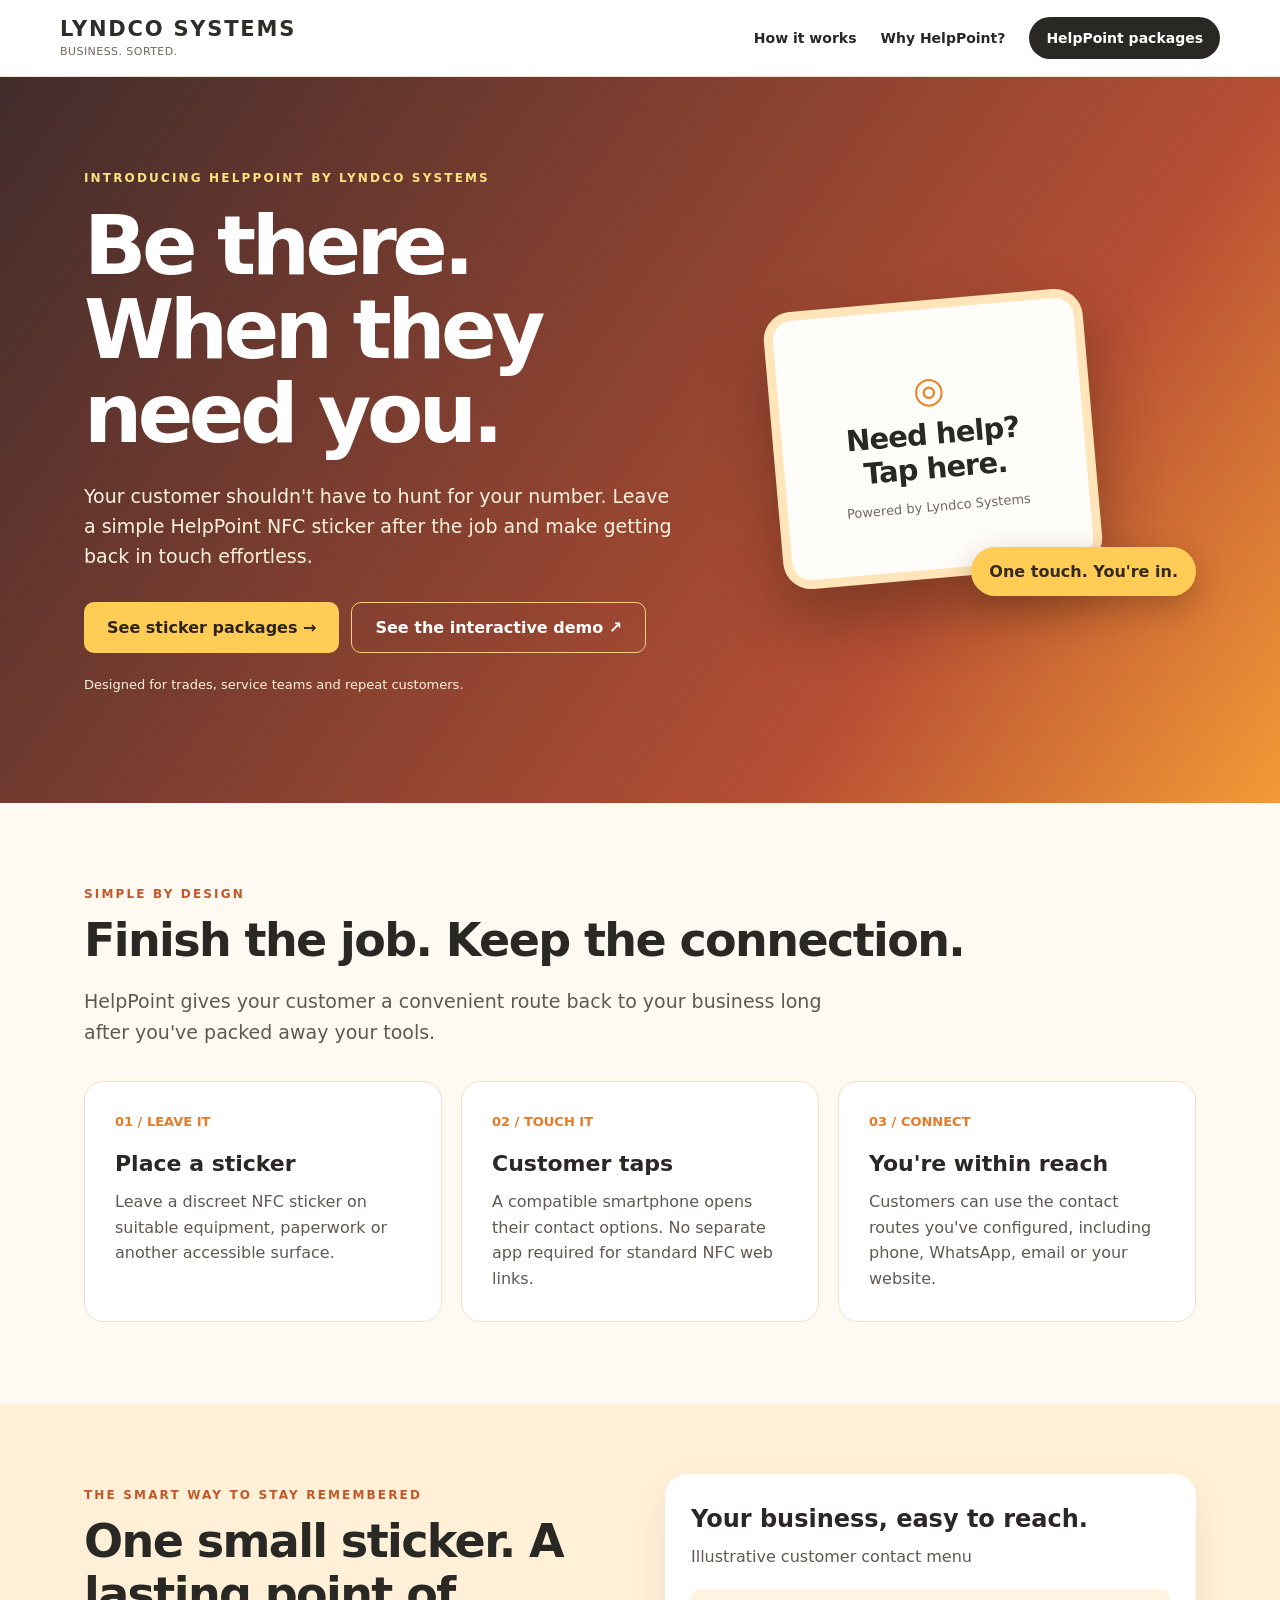
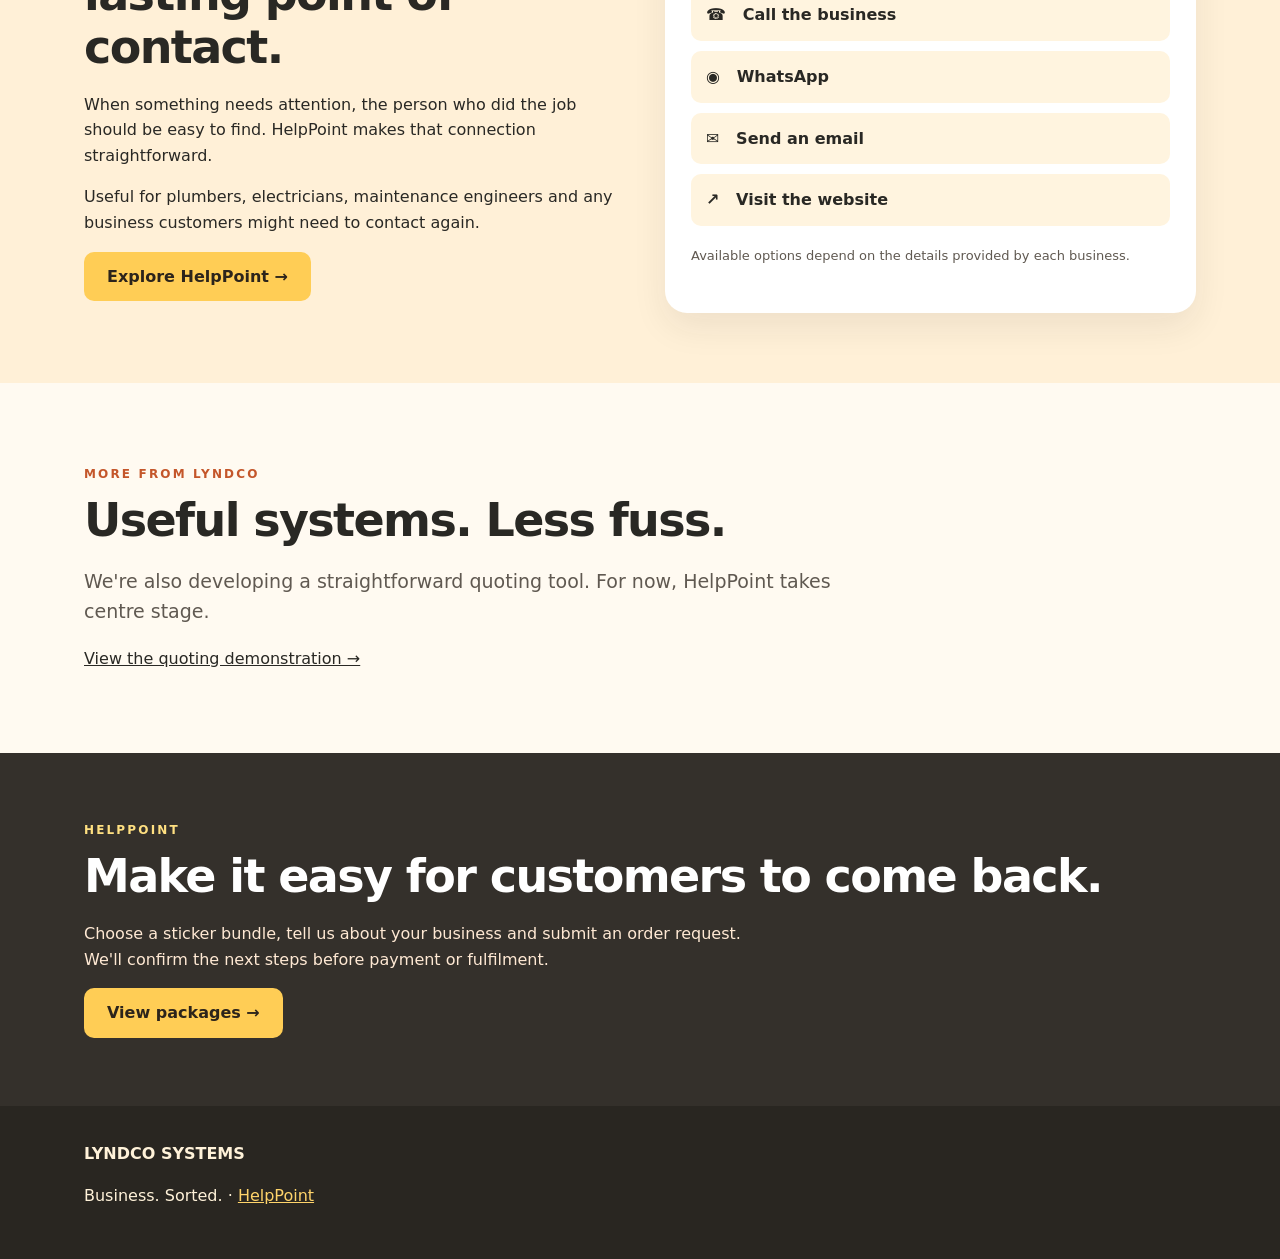
==== commit a3bb6717: "Refresh Lyndco homepage with warm orange, amber and cream palette" ====
--- a/index.html
+++ b/index.html
@@ -1,10 +1,10 @@
 <!doctype html>
-<html lang="en-GB"><head><meta charset="utf-8"><meta name="viewport" content="width=device-width,initial-scale=1"><meta name="theme-color" content="#163a43"><meta name="description" content="HelpPoint by Lyndco Systems. A simple NFC sticker that gives your customers a direct way to contact your business again."><title>Lyndco Systems | HelpPoint</title><style>
-:root{--ink:#17333b;--teal:#117f7c;--gold:#e6b45a;--paper:#faf9f5;--muted:#54666c}*{box-sizing:border-box}html{scroll-behavior:smooth}body{margin:0;font:16px/1.6 system-ui,-apple-system,Segoe UI,sans-serif;background:var(--paper);color:var(--ink)}a{color:inherit}.wrap{max-width:1160px;margin:auto;padding:0 24px}.nav{display:flex;justify-content:space-between;align-items:center;gap:22px;padding:17px 0}.masthead{background:#fff;border-bottom:1px solid #e7e8e4}.wordmark{font-weight:850;letter-spacing:.085em;text-decoration:none;font-size:21px;line-height:1.1;color:#525c60}.wordmark small{display:block;letter-spacing:.04em;font-weight:500;font-size:11px;margin-top:5px;color:#69777b}.navlinks{display:flex;gap:24px;align-items:center;flex-wrap:wrap}.navlinks a{font-size:14px;font-weight:700;text-decoration:none}.navlinks .navcta{background:var(--ink);color:#fff;border-radius:100px;padding:10px 17px}.hero{background:linear-gradient(125deg,#10343d,#176e72 72%,#288a80);color:#fff;overflow:hidden}.hero-inner{display:grid;grid-template-columns:1.15fr .85fr;gap:50px;align-items:center;padding-top:92px;padding-bottom:94px}.eyebrow{color:#f1c97e;text-transform:uppercase;font-size:12px;letter-spacing:.18em;font-weight:850}h1{font-size:clamp(48px,6.4vw,82px);letter-spacing:-.055em;line-height:1.03;margin:15px 0 24px}h2{font-size:clamp(30px,4vw,46px);letter-spacing:-.035em;line-height:1.15;margin:10px 0 18px}.hero p{font-size:19px;color:#e0eff0;max-width:590px}.btn{display:inline-flex;align-items:center;justify-content:center;min-height:49px;border-radius:10px;padding:12px 23px;font-weight:800;text-decoration:none;background:var(--gold);color:#182e32}.btn.secondary{background:transparent;border:1px solid #8fc4c3;color:#fff}.buttons{display:flex;gap:12px;flex-wrap:wrap;margin-top:30px}.visual{position:relative;padding:28px}.sticker{margin:0 auto 0 0;max-width:320px;aspect-ratio:1.15;background:#fff;color:#17333b;border:9px solid #f0f0ed;border-radius:28px;box-shadow:0 30px 60px #082c35a8;display:flex;flex-direction:column;justify-content:center;align-items:center;text-align:center;transform:rotate(-5deg);padding:24px}.sticker .symbol{font-size:36px;color:#168580}.sticker strong{font-size:29px;line-height:1.15;letter-spacing:-.03em}.sticker span{color:#66767a;font-size:13px;margin-top:12px}.visual .pill{position:absolute;right:0;bottom:10px;background:#e6b45a;color:#15343b;border-radius:100px;padding:12px 18px;font-weight:800;box-shadow:0 12px 30px #0a293877}.section{padding:82px 0}.section .lead{font-size:19px;max-width:770px;color:var(--muted)}.steps{display:grid;grid-template-columns:repeat(3,1fr);gap:19px;margin-top:34px}.step{padding:30px;background:#fff;border:1px solid #e2e7e4;border-radius:19px}.number{font-size:13px;font-weight:900;color:var(--teal)}.step h3{font-size:22px;margin:13px 0 8px}.step p{color:var(--muted);margin:0}.stripe{background:#e9f3ef;padding:70px 0}.two{display:grid;grid-template-columns:1fr 1fr;gap:50px;align-items:center}.example{background:#fff;border-radius:22px;padding:26px;box-shadow:0 14px 35px #17333b14}.example h3{margin:0 0 5px;font-size:24px}.example p{color:var(--muted);margin:0 0 20px}.option{padding:13px 15px;background:#eef7f4;border-radius:10px;margin-top:10px;font-weight:700}.fine{font-size:13px;color:var(--muted)}.closing{background:#163a43;color:#fff;padding:68px 0}.closing p{color:#d6e7e6;max-width:670px}.footer{padding:35px 0;background:#102b33;color:#d9e6e6}.footer a{color:#eac47c}@media(max-width:780px){.hero-inner,.two,.steps{grid-template-columns:1fr}.hero-inner{padding-top:55px;padding-bottom:65px;gap:15px}.nav{align-items:flex-start;flex-direction:column}.navlinks{gap:16px}.visual{padding:25px 15px}.visual .pill{right:6px}.section{padding:58px 0}.stripe{padding:54px 0}h1{font-size:51px}}
+<html lang="en-GB"><head><meta charset="utf-8"><meta name="viewport" content="width=device-width,initial-scale=1"><meta name="theme-color" content="#b64f34"><meta name="description" content="HelpPoint by Lyndco Systems. A simple NFC sticker that gives your customers a direct way to contact your business again."><title>Lyndco Systems | HelpPoint</title><style>
+:root{--ink:#292824;--teal:#e77a27;--gold:#ffcd55;--paper:#fffaf1;--muted:#605951}*{box-sizing:border-box}html{scroll-behavior:smooth}body{margin:0;font:16px/1.6 system-ui,-apple-system,Segoe UI,sans-serif;background:var(--paper);color:var(--ink)}a{color:inherit}.wrap{max-width:1160px;margin:auto;padding:0 24px}.nav{display:flex;justify-content:space-between;align-items:center;gap:22px;padding:17px 0}.masthead{background:#fff;border-bottom:1px solid #f1e2cd}.wordmark{font-weight:850;letter-spacing:.085em;text-decoration:none;font-size:21px;line-height:1.1;color:#302d29}.wordmark small{display:block;letter-spacing:.04em;font-weight:500;font-size:11px;margin-top:5px;color:#74685d}.navlinks{display:flex;gap:24px;align-items:center;flex-wrap:wrap}.navlinks a{font-size:14px;font-weight:700;text-decoration:none}.navlinks .navcta{background:var(--ink);color:#fff;border-radius:100px;padding:10px 17px}.hero{background:linear-gradient(125deg,#412c2b,#b64f34 72%,#f49a36);color:#fff;overflow:hidden}.hero-inner{display:grid;grid-template-columns:1.15fr .85fr;gap:50px;align-items:center;padding-top:92px;padding-bottom:94px}.eyebrow{color:#ffe081;text-transform:uppercase;font-size:12px;letter-spacing:.18em;font-weight:850}h1{font-size:clamp(48px,6.4vw,82px);letter-spacing:-.055em;line-height:1.03;margin:15px 0 24px}h2{font-size:clamp(30px,4vw,46px);letter-spacing:-.035em;line-height:1.15;margin:10px 0 18px}.hero p{font-size:19px;color:#fff2dd;max-width:590px}.btn{display:inline-flex;align-items:center;justify-content:center;min-height:49px;border-radius:10px;padding:12px 23px;font-weight:800;text-decoration:none;background:var(--gold);color:#2c241b}.btn.secondary{background:transparent;border:1px solid #ffce83;color:#fff}.btn:hover,.navcta:hover{filter:brightness(1.08);transform:translateY(-1px)}.btn,.navcta{transition:transform .15s,filter .15s}.buttons{display:flex;gap:12px;flex-wrap:wrap;margin-top:30px}.visual{position:relative;padding:28px}.sticker{margin:0 auto 0 0;max-width:320px;aspect-ratio:1.15;background:#fffdf9;color:#292824;border:9px solid #ffe5b9;border-radius:28px;box-shadow:0 30px 60px #40231370;display:flex;flex-direction:column;justify-content:center;align-items:center;text-align:center;transform:rotate(-5deg);padding:24px}.sticker .symbol{font-size:36px;color:#eb8328}.sticker strong{font-size:29px;line-height:1.15;letter-spacing:-.03em}.sticker span{color:#736960;font-size:13px;margin-top:12px}.visual .pill{position:absolute;right:0;bottom:10px;background:#ffcd55;color:#34291f;border-radius:100px;padding:12px 18px;font-weight:800;box-shadow:0 12px 30px #59311260}.section{padding:82px 0}.section .lead{font-size:19px;max-width:770px;color:var(--muted)}.steps{display:grid;grid-template-columns:repeat(3,1fr);gap:19px;margin-top:34px}.step{padding:30px;background:#fff;border:1px solid #f0e1ce;border-radius:19px}.number{font-size:13px;font-weight:900;color:var(--teal)}.step h3{font-size:22px;margin:13px 0 8px}.step p{color:var(--muted);margin:0}.stripe{background:#fff0d7;padding:70px 0}.two{display:grid;grid-template-columns:1fr 1fr;gap:50px;align-items:center}.example{background:#fff;border-radius:22px;padding:26px;box-shadow:0 14px 35px #29282414}.example h3{margin:0 0 5px;font-size:24px}.example p{color:var(--muted);margin:0 0 20px}.option{padding:13px 15px;background:#fff4df;border-radius:10px;margin-top:10px;font-weight:700}.fine{font-size:13px;color:var(--muted)}.closing{background:#34302b;color:#fff;padding:68px 0}.closing p{color:#ffe9d4;max-width:670px}.footer{padding:35px 0;background:#292621;color:#fff2d9}.footer a{color:#ffd46a}@media(max-width:780px){.hero-inner,.two,.steps{grid-template-columns:1fr}.hero-inner{padding-top:55px;padding-bottom:65px;gap:15px}.nav{align-items:flex-start;flex-direction:column}.navlinks{gap:16px}.visual{padding:25px 15px}.visual .pill{right:6px}.section{padding:58px 0}.stripe{padding:54px 0}h1{font-size:51px}}
 </style></head><body>
 <header class="masthead"><div class="wrap nav"><a class="wordmark" href="/" aria-label="Lyndco Systems home">LYNDCO SYSTEMS<small>BUSINESS. SORTED.</small></a><nav class="navlinks" aria-label="Main navigation"><a href="#how">How it works</a><a href="#why">Why HelpPoint?</a><a href="/helppoint/" class="navcta">HelpPoint packages</a></nav></div></header>
 <main><section class="hero"><div class="wrap hero-inner"><div><div class="eyebrow">Introducing HelpPoint by Lyndco Systems</div><h1>Be there.<br>When they need you.</h1><p>Your customer shouldn't have to hunt for your number. Leave a simple HelpPoint NFC sticker after the job and make getting back in touch effortless.</p><div class="buttons"><a class="btn" href="/helppoint/">See sticker packages →</a><a class="btn secondary" href="https://demo.lyndcosystems.com/">See the interactive demo ↗</a></div><p style="font-size:13px;margin-top:22px">Designed for trades, service teams and repeat customers.</p></div><div class="visual"><div class="sticker" aria-label="Example customer-facing sticker"><div class="symbol">◎</div><strong>Need help?<br>Tap here.</strong><span>Powered by Lyndco Systems</span></div><div class="pill">One touch. You're in.</div></div></div></section>
-<section class="section" id="how"><div class="wrap"><div class="eyebrow" style="color:#16817e">Simple by design</div><h2>Finish the job. Keep the connection.</h2><p class="lead">HelpPoint gives your customer a convenient route back to your business long after you've packed away your tools.</p><div class="steps"><div class="step"><div class="number">01 / LEAVE IT</div><h3>Place a sticker</h3><p>Leave a discreet NFC sticker on suitable equipment, paperwork or another accessible surface.</p></div><div class="step"><div class="number">02 / TOUCH IT</div><h3>Customer taps</h3><p>A compatible smartphone opens their contact options. No separate app required for standard NFC web links.</p></div><div class="step"><div class="number">03 / CONNECT</div><h3>You're within reach</h3><p>Customers can use the contact routes you've configured, including phone, WhatsApp, email or your website.</p></div></div></div></section>
-<section class="stripe" id="why"><div class="wrap two"><div><div class="eyebrow" style="color:#167d79">The smart way to stay remembered</div><h2>One small sticker. A lasting point of contact.</h2><p class="lead">When something needs attention, the person who did the job should be easy to find. HelpPoint makes that connection straightforward.</p><p>Useful for plumbers, electricians, maintenance engineers and any business customers might need to contact again.</p><a class="btn" href="/helppoint/">Explore HelpPoint →</a></div><div class="example"><h3>Your business, easy to reach.</h3><p>Illustrative customer contact menu</p><div class="option">☎ &nbsp; Call the business</div><div class="option">◉ &nbsp; WhatsApp</div><div class="option">✉ &nbsp; Send an email</div><div class="option">↗ &nbsp; Visit the website</div><p class="fine" style="margin-top:20px">Available options depend on the details provided by each business.</p></div></div></section>
-<section class="section"><div class="wrap"><div class="eyebrow" style="color:#16817e">More from Lyndco</div><h2>Useful systems. Less fuss.</h2><p class="lead">We're also developing a straightforward quoting tool. For now, HelpPoint takes centre stage.</p><a href="/lyndquote/">View the quoting demonstration →</a></div></section>
+<section class="section" id="how"><div class="wrap"><div class="eyebrow" style="color:#c4562a">Simple by design</div><h2>Finish the job. Keep the connection.</h2><p class="lead">HelpPoint gives your customer a convenient route back to your business long after you've packed away your tools.</p><div class="steps"><div class="step"><div class="number">01 / LEAVE IT</div><h3>Place a sticker</h3><p>Leave a discreet NFC sticker on suitable equipment, paperwork or another accessible surface.</p></div><div class="step"><div class="number">02 / TOUCH IT</div><h3>Customer taps</h3><p>A compatible smartphone opens their contact options. No separate app required for standard NFC web links.</p></div><div class="step"><div class="number">03 / CONNECT</div><h3>You're within reach</h3><p>Customers can use the contact routes you've configured, including phone, WhatsApp, email or your website.</p></div></div></div></section>
+<section class="stripe" id="why"><div class="wrap two"><div><div class="eyebrow" style="color:#c4562a">The smart way to stay remembered</div><h2>One small sticker. A lasting point of contact.</h2><p class="lead">When something needs attention, the person who did the job should be easy to find. HelpPoint makes that connection straightforward.</p><p>Useful for plumbers, electricians, maintenance engineers and any business customers might need to contact again.</p><a class="btn" href="/helppoint/">Explore HelpPoint →</a></div><div class="example"><h3>Your business, easy to reach.</h3><p>Illustrative customer contact menu</p><div class="option">☎ &nbsp; Call the business</div><div class="option">◉ &nbsp; WhatsApp</div><div class="option">✉ &nbsp; Send an email</div><div class="option">↗ &nbsp; Visit the website</div><p class="fine" style="margin-top:20px">Available options depend on the details provided by each business.</p></div></div></section>
+<section class="section"><div class="wrap"><div class="eyebrow" style="color:#c4562a">More from Lyndco</div><h2>Useful systems. Less fuss.</h2><p class="lead">We're also developing a straightforward quoting tool. For now, HelpPoint takes centre stage.</p><a href="/lyndquote/">View the quoting demonstration →</a></div></section>
 <section class="closing"><div class="wrap"><div class="eyebrow">HelpPoint</div><h2>Make it easy for customers to come back.</h2><p>Choose a sticker bundle, tell us about your business and submit an order request. We'll confirm the next steps before payment or fulfilment.</p><a class="btn" href="/helppoint/">View packages →</a></div></section></main><footer class="footer"><div class="wrap"><strong>LYNDCO SYSTEMS</strong><p>Business. Sorted. · <a href="/helppoint/">HelpPoint</a></p></div></footer></body></html>
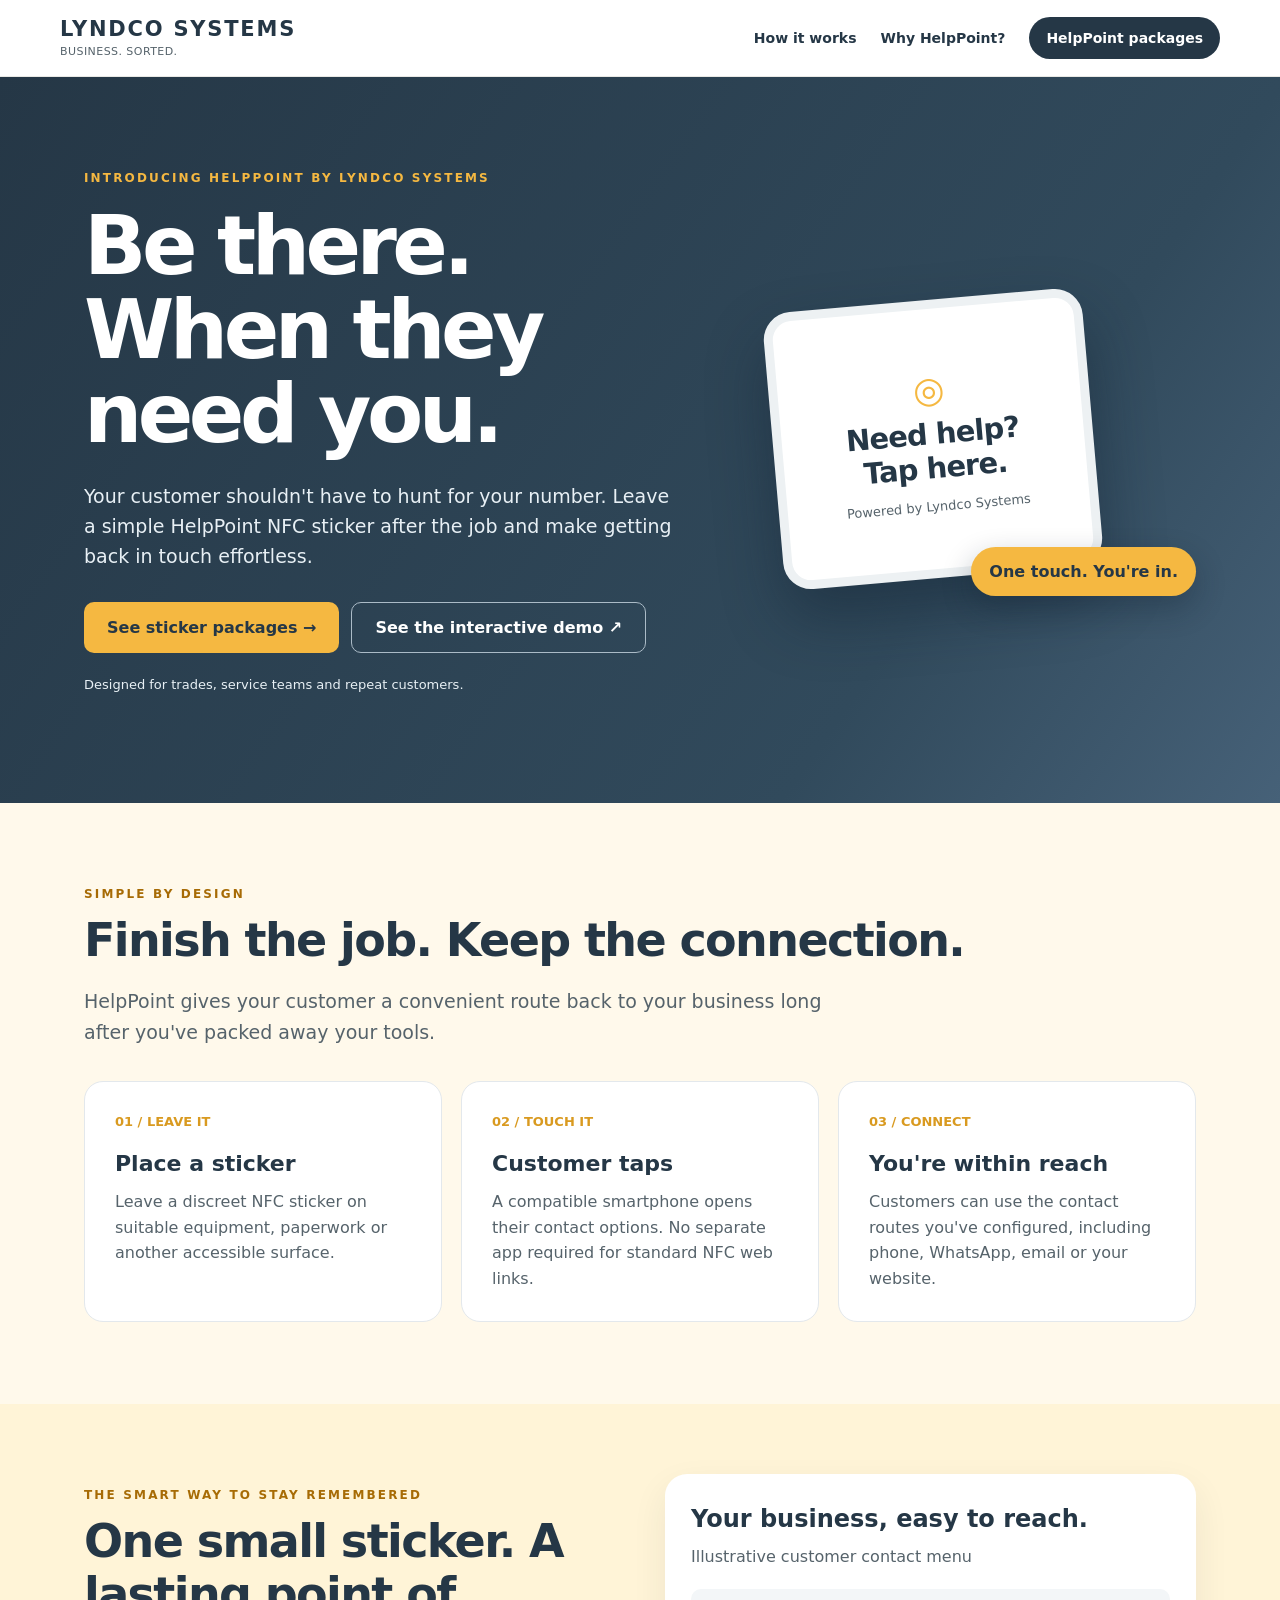
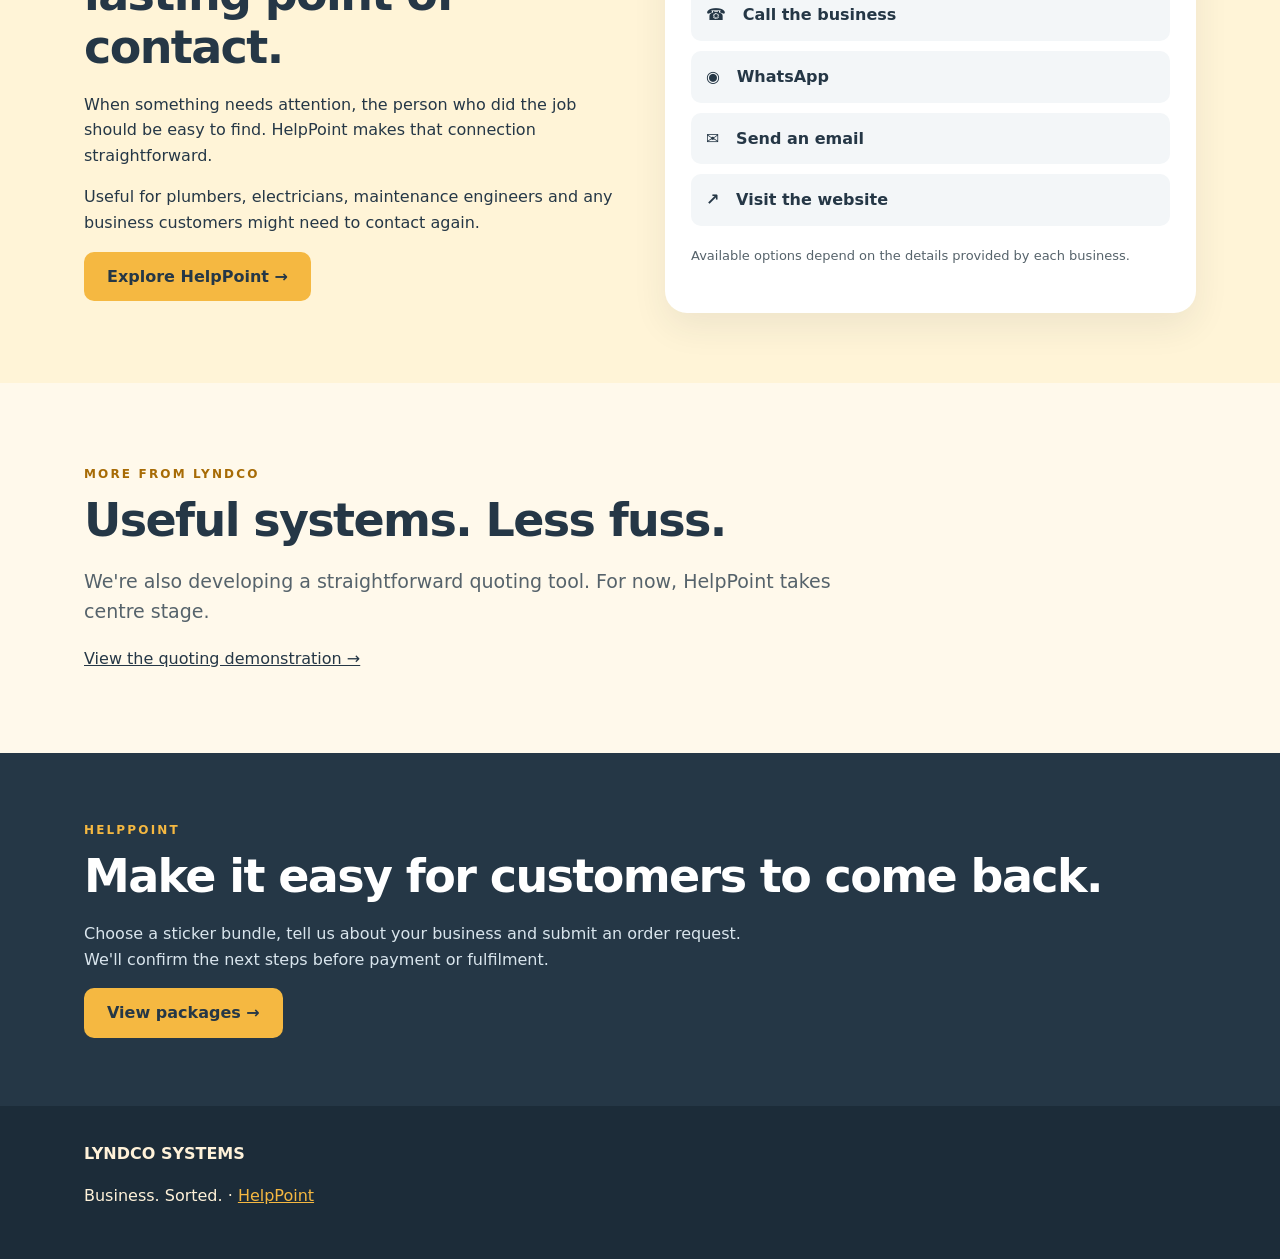
==== commit 969dfed0: "Apply Sunshine and Slate palette to Lyndco homepage" ====
--- a/index.html
+++ b/index.html
@@ -1,10 +1,10 @@
 <!doctype html>
-<html lang="en-GB"><head><meta charset="utf-8"><meta name="viewport" content="width=device-width,initial-scale=1"><meta name="theme-color" content="#b64f34"><meta name="description" content="HelpPoint by Lyndco Systems. A simple NFC sticker that gives your customers a direct way to contact your business again."><title>Lyndco Systems | HelpPoint</title><style>
-:root{--ink:#292824;--teal:#e77a27;--gold:#ffcd55;--paper:#fffaf1;--muted:#605951}*{box-sizing:border-box}html{scroll-behavior:smooth}body{margin:0;font:16px/1.6 system-ui,-apple-system,Segoe UI,sans-serif;background:var(--paper);color:var(--ink)}a{color:inherit}.wrap{max-width:1160px;margin:auto;padding:0 24px}.nav{display:flex;justify-content:space-between;align-items:center;gap:22px;padding:17px 0}.masthead{background:#fff;border-bottom:1px solid #f1e2cd}.wordmark{font-weight:850;letter-spacing:.085em;text-decoration:none;font-size:21px;line-height:1.1;color:#302d29}.wordmark small{display:block;letter-spacing:.04em;font-weight:500;font-size:11px;margin-top:5px;color:#74685d}.navlinks{display:flex;gap:24px;align-items:center;flex-wrap:wrap}.navlinks a{font-size:14px;font-weight:700;text-decoration:none}.navlinks .navcta{background:var(--ink);color:#fff;border-radius:100px;padding:10px 17px}.hero{background:linear-gradient(125deg,#412c2b,#b64f34 72%,#f49a36);color:#fff;overflow:hidden}.hero-inner{display:grid;grid-template-columns:1.15fr .85fr;gap:50px;align-items:center;padding-top:92px;padding-bottom:94px}.eyebrow{color:#ffe081;text-transform:uppercase;font-size:12px;letter-spacing:.18em;font-weight:850}h1{font-size:clamp(48px,6.4vw,82px);letter-spacing:-.055em;line-height:1.03;margin:15px 0 24px}h2{font-size:clamp(30px,4vw,46px);letter-spacing:-.035em;line-height:1.15;margin:10px 0 18px}.hero p{font-size:19px;color:#fff2dd;max-width:590px}.btn{display:inline-flex;align-items:center;justify-content:center;min-height:49px;border-radius:10px;padding:12px 23px;font-weight:800;text-decoration:none;background:var(--gold);color:#2c241b}.btn.secondary{background:transparent;border:1px solid #ffce83;color:#fff}.btn:hover,.navcta:hover{filter:brightness(1.08);transform:translateY(-1px)}.btn,.navcta{transition:transform .15s,filter .15s}.buttons{display:flex;gap:12px;flex-wrap:wrap;margin-top:30px}.visual{position:relative;padding:28px}.sticker{margin:0 auto 0 0;max-width:320px;aspect-ratio:1.15;background:#fffdf9;color:#292824;border:9px solid #ffe5b9;border-radius:28px;box-shadow:0 30px 60px #40231370;display:flex;flex-direction:column;justify-content:center;align-items:center;text-align:center;transform:rotate(-5deg);padding:24px}.sticker .symbol{font-size:36px;color:#eb8328}.sticker strong{font-size:29px;line-height:1.15;letter-spacing:-.03em}.sticker span{color:#736960;font-size:13px;margin-top:12px}.visual .pill{position:absolute;right:0;bottom:10px;background:#ffcd55;color:#34291f;border-radius:100px;padding:12px 18px;font-weight:800;box-shadow:0 12px 30px #59311260}.section{padding:82px 0}.section .lead{font-size:19px;max-width:770px;color:var(--muted)}.steps{display:grid;grid-template-columns:repeat(3,1fr);gap:19px;margin-top:34px}.step{padding:30px;background:#fff;border:1px solid #f0e1ce;border-radius:19px}.number{font-size:13px;font-weight:900;color:var(--teal)}.step h3{font-size:22px;margin:13px 0 8px}.step p{color:var(--muted);margin:0}.stripe{background:#fff0d7;padding:70px 0}.two{display:grid;grid-template-columns:1fr 1fr;gap:50px;align-items:center}.example{background:#fff;border-radius:22px;padding:26px;box-shadow:0 14px 35px #29282414}.example h3{margin:0 0 5px;font-size:24px}.example p{color:var(--muted);margin:0 0 20px}.option{padding:13px 15px;background:#fff4df;border-radius:10px;margin-top:10px;font-weight:700}.fine{font-size:13px;color:var(--muted)}.closing{background:#34302b;color:#fff;padding:68px 0}.closing p{color:#ffe9d4;max-width:670px}.footer{padding:35px 0;background:#292621;color:#fff2d9}.footer a{color:#ffd46a}@media(max-width:780px){.hero-inner,.two,.steps{grid-template-columns:1fr}.hero-inner{padding-top:55px;padding-bottom:65px;gap:15px}.nav{align-items:flex-start;flex-direction:column}.navlinks{gap:16px}.visual{padding:25px 15px}.visual .pill{right:6px}.section{padding:58px 0}.stripe{padding:54px 0}h1{font-size:51px}}
+<html lang="en-GB"><head><meta charset="utf-8"><meta name="viewport" content="width=device-width,initial-scale=1"><meta name="theme-color" content="#253746"><meta name="description" content="HelpPoint by Lyndco Systems. A simple NFC sticker that gives your customers a direct way to contact your business again."><title>Lyndco Systems | HelpPoint</title><style>
+:root{--ink:#253746;--teal:#D99A20;--gold:#F5B841;--paper:#FFF9EB;--muted:#56636B}*{box-sizing:border-box}html{scroll-behavior:smooth}body{margin:0;font:16px/1.6 system-ui,-apple-system,Segoe UI,sans-serif;background:var(--paper);color:var(--ink)}a{color:inherit}.wrap{max-width:1160px;margin:auto;padding:0 24px}.nav{display:flex;justify-content:space-between;align-items:center;gap:22px;padding:17px 0}.masthead{background:#fff;border-bottom:1px solid #E9E9E5}.wordmark{font-weight:850;letter-spacing:.085em;text-decoration:none;font-size:21px;line-height:1.1;color:#253746}.wordmark small{display:block;letter-spacing:.04em;font-weight:500;font-size:11px;margin-top:5px;color:#56636B}.navlinks{display:flex;gap:24px;align-items:center;flex-wrap:wrap}.navlinks a{font-size:14px;font-weight:700;text-decoration:none}.navlinks .navcta{background:var(--ink);color:#fff;border-radius:100px;padding:10px 17px}.hero{background:linear-gradient(125deg,#253746,#314A5C 72%,#466178);color:#fff;overflow:hidden}.hero-inner{display:grid;grid-template-columns:1.15fr .85fr;gap:50px;align-items:center;padding-top:92px;padding-bottom:94px}.eyebrow{color:#F5B841;text-transform:uppercase;font-size:12px;letter-spacing:.18em;font-weight:850}h1{font-size:clamp(48px,6.4vw,82px);letter-spacing:-.055em;line-height:1.03;margin:15px 0 24px}h2{font-size:clamp(30px,4vw,46px);letter-spacing:-.035em;line-height:1.15;margin:10px 0 18px}.hero p{font-size:19px;color:#E8F0F5;max-width:590px}.btn{display:inline-flex;align-items:center;justify-content:center;min-height:49px;border-radius:10px;padding:12px 23px;font-weight:800;text-decoration:none;background:var(--gold);color:#253746}.btn.secondary{background:transparent;border:1px solid #ABBBC7;color:#fff}.btn:hover,.navcta:hover{filter:brightness(1.08);transform:translateY(-1px)}.btn,.navcta{transition:transform .15s,filter .15s}.buttons{display:flex;gap:12px;flex-wrap:wrap;margin-top:30px}.visual{position:relative;padding:28px}.sticker{margin:0 auto 0 0;max-width:320px;aspect-ratio:1.15;background:#FFFFFF;color:#253746;border:9px solid #EDF1F3;border-radius:28px;box-shadow:0 30px 60px #101F2F70;display:flex;flex-direction:column;justify-content:center;align-items:center;text-align:center;transform:rotate(-5deg);padding:24px}.sticker .symbol{font-size:36px;color:#F5B841}.sticker strong{font-size:29px;line-height:1.15;letter-spacing:-.03em}.sticker span{color:#56636B;font-size:13px;margin-top:12px}.visual .pill{position:absolute;right:0;bottom:10px;background:#F5B841;color:#253746;border-radius:100px;padding:12px 18px;font-weight:800;box-shadow:0 12px 30px #101F2F50}.section{padding:82px 0}.section .lead{font-size:19px;max-width:770px;color:var(--muted)}.steps{display:grid;grid-template-columns:repeat(3,1fr);gap:19px;margin-top:34px}.step{padding:30px;background:#fff;border:1px solid #E3E8EC;border-radius:19px}.number{font-size:13px;font-weight:900;color:var(--teal)}.step h3{font-size:22px;margin:13px 0 8px}.step p{color:var(--muted);margin:0}.stripe{background:#FFF4D7;padding:70px 0}.two{display:grid;grid-template-columns:1fr 1fr;gap:50px;align-items:center}.example{background:#fff;border-radius:22px;padding:26px;box-shadow:0 14px 35px #25374614}.example h3{margin:0 0 5px;font-size:24px}.example p{color:var(--muted);margin:0 0 20px}.option{padding:13px 15px;background:#F3F6F8;border-radius:10px;margin-top:10px;font-weight:700}.fine{font-size:13px;color:var(--muted)}.closing{background:#253746;color:#fff;padding:68px 0}.closing p{color:#D9E5ED;max-width:670px}.footer{padding:35px 0;background:#1C2C39;color:#fff2d9}.footer a{color:#F5B841}@media(max-width:780px){.hero-inner,.two,.steps{grid-template-columns:1fr}.hero-inner{padding-top:55px;padding-bottom:65px;gap:15px}.nav{align-items:flex-start;flex-direction:column}.navlinks{gap:16px}.visual{padding:25px 15px}.visual .pill{right:6px}.section{padding:58px 0}.stripe{padding:54px 0}h1{font-size:51px}}
 </style></head><body>
 <header class="masthead"><div class="wrap nav"><a class="wordmark" href="/" aria-label="Lyndco Systems home">LYNDCO SYSTEMS<small>BUSINESS. SORTED.</small></a><nav class="navlinks" aria-label="Main navigation"><a href="#how">How it works</a><a href="#why">Why HelpPoint?</a><a href="/helppoint/" class="navcta">HelpPoint packages</a></nav></div></header>
 <main><section class="hero"><div class="wrap hero-inner"><div><div class="eyebrow">Introducing HelpPoint by Lyndco Systems</div><h1>Be there.<br>When they need you.</h1><p>Your customer shouldn't have to hunt for your number. Leave a simple HelpPoint NFC sticker after the job and make getting back in touch effortless.</p><div class="buttons"><a class="btn" href="/helppoint/">See sticker packages →</a><a class="btn secondary" href="https://demo.lyndcosystems.com/">See the interactive demo ↗</a></div><p style="font-size:13px;margin-top:22px">Designed for trades, service teams and repeat customers.</p></div><div class="visual"><div class="sticker" aria-label="Example customer-facing sticker"><div class="symbol">◎</div><strong>Need help?<br>Tap here.</strong><span>Powered by Lyndco Systems</span></div><div class="pill">One touch. You're in.</div></div></div></section>
-<section class="section" id="how"><div class="wrap"><div class="eyebrow" style="color:#c4562a">Simple by design</div><h2>Finish the job. Keep the connection.</h2><p class="lead">HelpPoint gives your customer a convenient route back to your business long after you've packed away your tools.</p><div class="steps"><div class="step"><div class="number">01 / LEAVE IT</div><h3>Place a sticker</h3><p>Leave a discreet NFC sticker on suitable equipment, paperwork or another accessible surface.</p></div><div class="step"><div class="number">02 / TOUCH IT</div><h3>Customer taps</h3><p>A compatible smartphone opens their contact options. No separate app required for standard NFC web links.</p></div><div class="step"><div class="number">03 / CONNECT</div><h3>You're within reach</h3><p>Customers can use the contact routes you've configured, including phone, WhatsApp, email or your website.</p></div></div></div></section>
-<section class="stripe" id="why"><div class="wrap two"><div><div class="eyebrow" style="color:#c4562a">The smart way to stay remembered</div><h2>One small sticker. A lasting point of contact.</h2><p class="lead">When something needs attention, the person who did the job should be easy to find. HelpPoint makes that connection straightforward.</p><p>Useful for plumbers, electricians, maintenance engineers and any business customers might need to contact again.</p><a class="btn" href="/helppoint/">Explore HelpPoint →</a></div><div class="example"><h3>Your business, easy to reach.</h3><p>Illustrative customer contact menu</p><div class="option">☎ &nbsp; Call the business</div><div class="option">◉ &nbsp; WhatsApp</div><div class="option">✉ &nbsp; Send an email</div><div class="option">↗ &nbsp; Visit the website</div><p class="fine" style="margin-top:20px">Available options depend on the details provided by each business.</p></div></div></section>
-<section class="section"><div class="wrap"><div class="eyebrow" style="color:#c4562a">More from Lyndco</div><h2>Useful systems. Less fuss.</h2><p class="lead">We're also developing a straightforward quoting tool. For now, HelpPoint takes centre stage.</p><a href="/lyndquote/">View the quoting demonstration →</a></div></section>
+<section class="section" id="how"><div class="wrap"><div class="eyebrow" style="color:#A76B05">Simple by design</div><h2>Finish the job. Keep the connection.</h2><p class="lead">HelpPoint gives your customer a convenient route back to your business long after you've packed away your tools.</p><div class="steps"><div class="step"><div class="number">01 / LEAVE IT</div><h3>Place a sticker</h3><p>Leave a discreet NFC sticker on suitable equipment, paperwork or another accessible surface.</p></div><div class="step"><div class="number">02 / TOUCH IT</div><h3>Customer taps</h3><p>A compatible smartphone opens their contact options. No separate app required for standard NFC web links.</p></div><div class="step"><div class="number">03 / CONNECT</div><h3>You're within reach</h3><p>Customers can use the contact routes you've configured, including phone, WhatsApp, email or your website.</p></div></div></div></section>
+<section class="stripe" id="why"><div class="wrap two"><div><div class="eyebrow" style="color:#A76B05">The smart way to stay remembered</div><h2>One small sticker. A lasting point of contact.</h2><p class="lead">When something needs attention, the person who did the job should be easy to find. HelpPoint makes that connection straightforward.</p><p>Useful for plumbers, electricians, maintenance engineers and any business customers might need to contact again.</p><a class="btn" href="/helppoint/">Explore HelpPoint →</a></div><div class="example"><h3>Your business, easy to reach.</h3><p>Illustrative customer contact menu</p><div class="option">☎ &nbsp; Call the business</div><div class="option">◉ &nbsp; WhatsApp</div><div class="option">✉ &nbsp; Send an email</div><div class="option">↗ &nbsp; Visit the website</div><p class="fine" style="margin-top:20px">Available options depend on the details provided by each business.</p></div></div></section>
+<section class="section"><div class="wrap"><div class="eyebrow" style="color:#A76B05">More from Lyndco</div><h2>Useful systems. Less fuss.</h2><p class="lead">We're also developing a straightforward quoting tool. For now, HelpPoint takes centre stage.</p><a href="/lyndquote/">View the quoting demonstration →</a></div></section>
 <section class="closing"><div class="wrap"><div class="eyebrow">HelpPoint</div><h2>Make it easy for customers to come back.</h2><p>Choose a sticker bundle, tell us about your business and submit an order request. We'll confirm the next steps before payment or fulfilment.</p><a class="btn" href="/helppoint/">View packages →</a></div></section></main><footer class="footer"><div class="wrap"><strong>LYNDCO SYSTEMS</strong><p>Business. Sorted. · <a href="/helppoint/">HelpPoint</a></p></div></footer></body></html>
